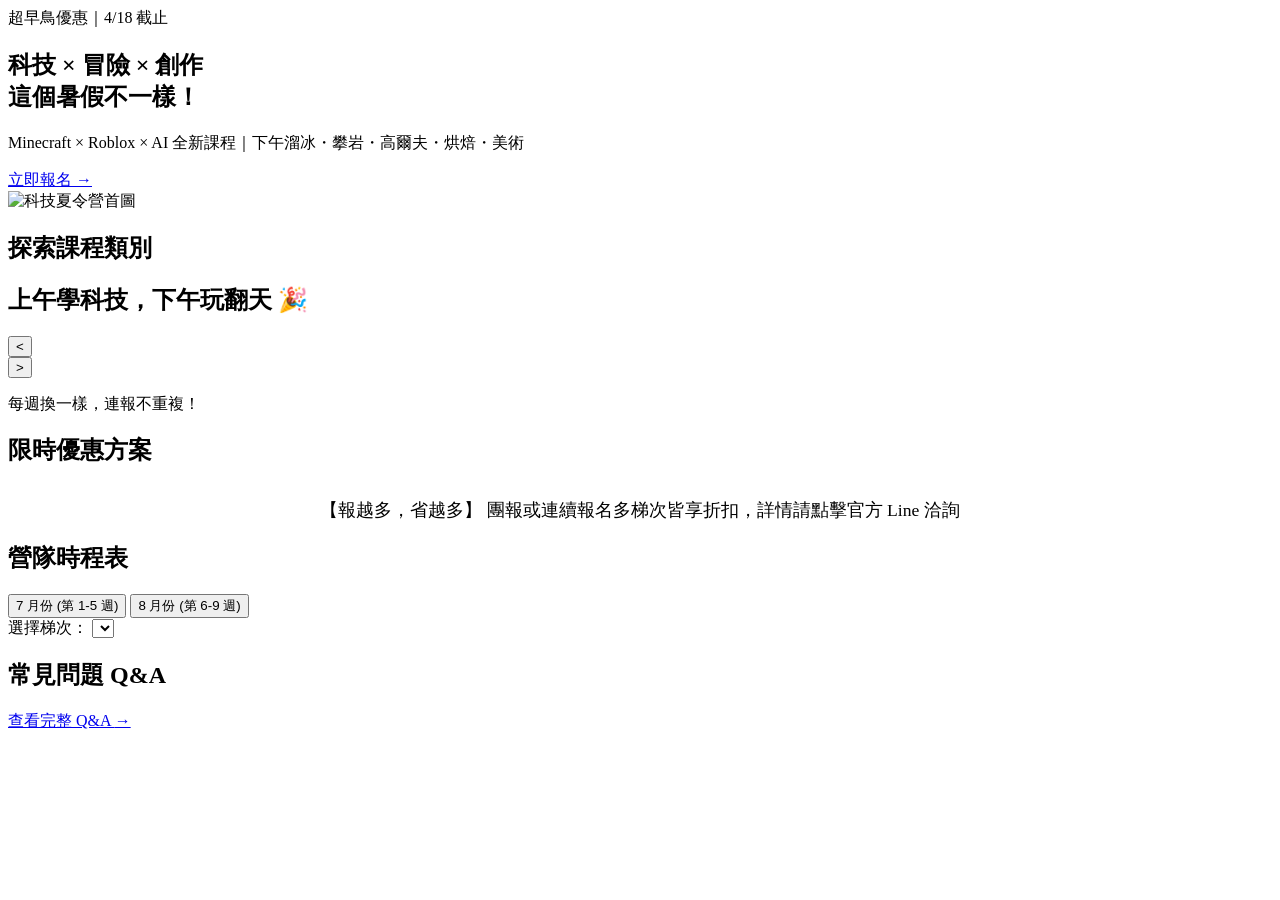
==== index.html @ 454053d4 "Add files via upload" ====
<!DOCTYPE html>
<html lang="zh-Hant-TW">
<head>
  <meta charset="UTF-8">
  <meta name="viewport" content="width=device-width, initial-scale=1.0">
  <title>2026 邏輯酷夏令營｜Minecraft × Roblox × AI 科技夏令營</title>
  <meta name="description" content="7–8月暑期夏令營，上午學Minecraft、Roblox、AI程式設計，下午溜冰攀岩高爾夫！超早鳥優惠，名額有限立即報名。">
  
  <!-- Open Graph Meta Tags -->
  <meta property="og:title" content="2026 邏輯酷夏令營｜Minecraft × Roblox × AI 科技夏令營">
  <meta property="og:description" content="7–8月暑期夏令營，上午學Minecraft、Roblox、AI程式設計，下午溜冰攀岩高爾夫！超早鳥優惠，名額有限立即報名。">
  <meta property="og:image" content="https://【網域】/assets/images/og-cover.jpg">
  <meta property="og:type" content="website">
  <meta property="og:url" content="https://【網域】/">
  <link rel="canonical" href="https://【網域】/">
  
  <!-- Google Fonts -->
  <link rel="preconnect" href="https://fonts.googleapis.com">
  <link rel="preconnect" href="https://fonts.gstatic.com" crossorigin>
  <link href="https://fonts.googleapis.com/css2?family=Bebas+Neue&family=Noto+Sans+TC:wght@300;500;700&display=swap" rel="stylesheet">
  
  <!-- CSS -->
  <link rel="preload" href="./assets/css/main.css" as="style">
  <link rel="preload" href="./assets/js/main.js" as="script">
  <link rel="preload" href="./assets/js/components.js" as="script">
  <link rel="stylesheet" href="./assets/css/reset.css">
  <link rel="stylesheet" href="./assets/css/variables.css">
  <link rel="stylesheet" href="./assets/css/main.css">
</head>
<body>
  <!-- 內容 -->
  <main>
    <section class="hero">
      <div class="hero-container">
        <div class="hero-content">
          <div class="hero-badge animate-fade-up anim-delay-1">超早鳥優惠｜4/18 截止</div>
          <h1 class="hero-title animate-fade-up anim-delay-2"><span class="nowrap">科技 × 冒險 × 創作</span><br>這個暑假不一樣！</h1>
          <p class="hero-subtitle animate-fade-up anim-delay-3">Minecraft × Roblox × AI 全新課程｜<span class="nowrap">下午溜冰・攀岩・高爾夫・烘焙・美術</span></p>
          <div class="hero-actions animate-fade-up anim-delay-4">
            <a href="#" class="btn-primary" id="hero-register-btn">立即報名 <span class="arrow">→</span></a>
          </div>
        </div>
        <div class="hero-visual animate-fade-up anim-delay-5">
          <!-- Placeholder 圖片區域 -->
          <!-- <div class="visual-placeholder"></div> -->
          <img src="./assets/images/首頁.png" alt="科技夏令營首圖" loading="eager" class="visual-placeholder" style="object-fit: cover; width: 100%;">
        </div>
      </div>
    </section>

    <!-- 活動亮點數字區塊 -->
    <section class="highlights-section">
      <div class="highlights-container" id="highlights-container">
        <!-- 動態產生亮點卡片 -->
      </div>
    </section>

    <!-- 課程分類入口 -->
    <section class="categories-section">
      <div class="categories-container">
        <h2 class="section-title animate-on-scroll slide-up">探索課程類別</h2>
        <div class="categories-grid" id="categories-grid">
          <!-- 動態產生分類卡片 -->
        </div>
      </div>
    </section>

    <!-- 下午活動展示區塊 -->
    <section class="activities-section">
      <div class="activities-container">
        <h2 class="section-title animate-on-scroll slide-up">上午學科技，下午玩翻天 🎉</h2>
        
        <div class="carousel-wrapper">
          <button class="carousel-btn carousel-prev" id="carousel-prev" aria-label="上一個">&lt;</button>
          
          <div class="carousel-viewport" id="carousel-viewport">
            <div class="carousel-track" id="activities-track">
              <!-- 動態產生下午活動卡片 -->
            </div>
          </div>
          
          <button class="carousel-btn carousel-next" id="carousel-next" aria-label="下一個">&gt;</button>
        </div>
        
        <p class="activities-note">每週換一樣，連報不重複！</p>
      </div>
    </section>

    <!-- 定價方案區塊 -->
    <section class="pricing-section">
      <div class="pricing-container">
        <div class="pricing-header">
          <h2 class="section-title animate-on-scroll slide-up">限時優惠方案</h2>
          
        </div>
        
        <div class="pricing-grid" id="pricing-grid">
          <!-- 動態產生方案卡片 -->
        </div>
        
        <div class="pricing-footer-note animate-on-scroll slide-up" style="text-align: center; margin-top: 32px; font-size: 1.1rem; color: var(--color-gray-text); font-weight: 500;">
          【報越多，省越多】 團報或連續報名多梯次皆享折扣，詳情請點擊官方 Line 洽詢
        </div>
      </div>
    </section>

    <!-- 週次時程表區塊 -->
    <section class="schedule-section">
      <div class="schedule-container">
        <h2 class="section-title animate-on-scroll slide-up">營隊時程表</h2>
        
        <!-- 桌機版 Tabs -->
        <div class="schedule-tabs d-none-mobile">
          <button class="tab-btn active" data-month="july">7 月份 (第 1-5 週)</button>
          <button class="tab-btn" data-month="august">8 月份 (第 6-9 週)</button>
        </div>
        
        <!-- 手機版 Select -->
        <div class="schedule-select-wrapper d-block-mobile">
          <label for="mobile-week-select">選擇梯次：</label>
          <select id="mobile-week-select" class="schedule-select">
            <!-- 動態選項 -->
          </select>
        </div>
        
        <div class="schedule-content" id="schedule-content">
          <!-- 週次卡片將由 JS 產生 -->
        </div>
      </div>
    </section>

    <!-- Q&A 精選區 -->
    <section class="faq-section">
      <div class="faq-container">
        <h2 class="section-title animate-on-scroll slide-up">常見問題 Q&A</h2>
        <div class="accordion-wrapper" id="home-accordion">
          <!-- 會由 JS 從 config.js 動態產生 -->
        </div>
        
        <div class="faq-more">
          <a href="faq.html" class="faq-more-link">查看完整 Q&A <span class="arrow">→</span></a>
        </div>
      </div>
    </section>

    <!-- 底部 CTA 區 -->
    <div id="cta-placeholder"></div>
  </main>
  
  <!-- Scripts -->
  <script defer src="./assets/js/components.js"></script>
  <script defer src="./data/courses.js"></script>
  <script defer src="./data/config.js"></script>
  <script defer src="./assets/js/main.js"></script>

  <script>document.addEventListener('DOMContentLoaded', function() { 
    if (window.renderFooterCTA) window.renderFooterCTA('#cta-placeholder');
    if (window.renderFooter) window.renderFooter(); 
  });</script>
</body>
</html>
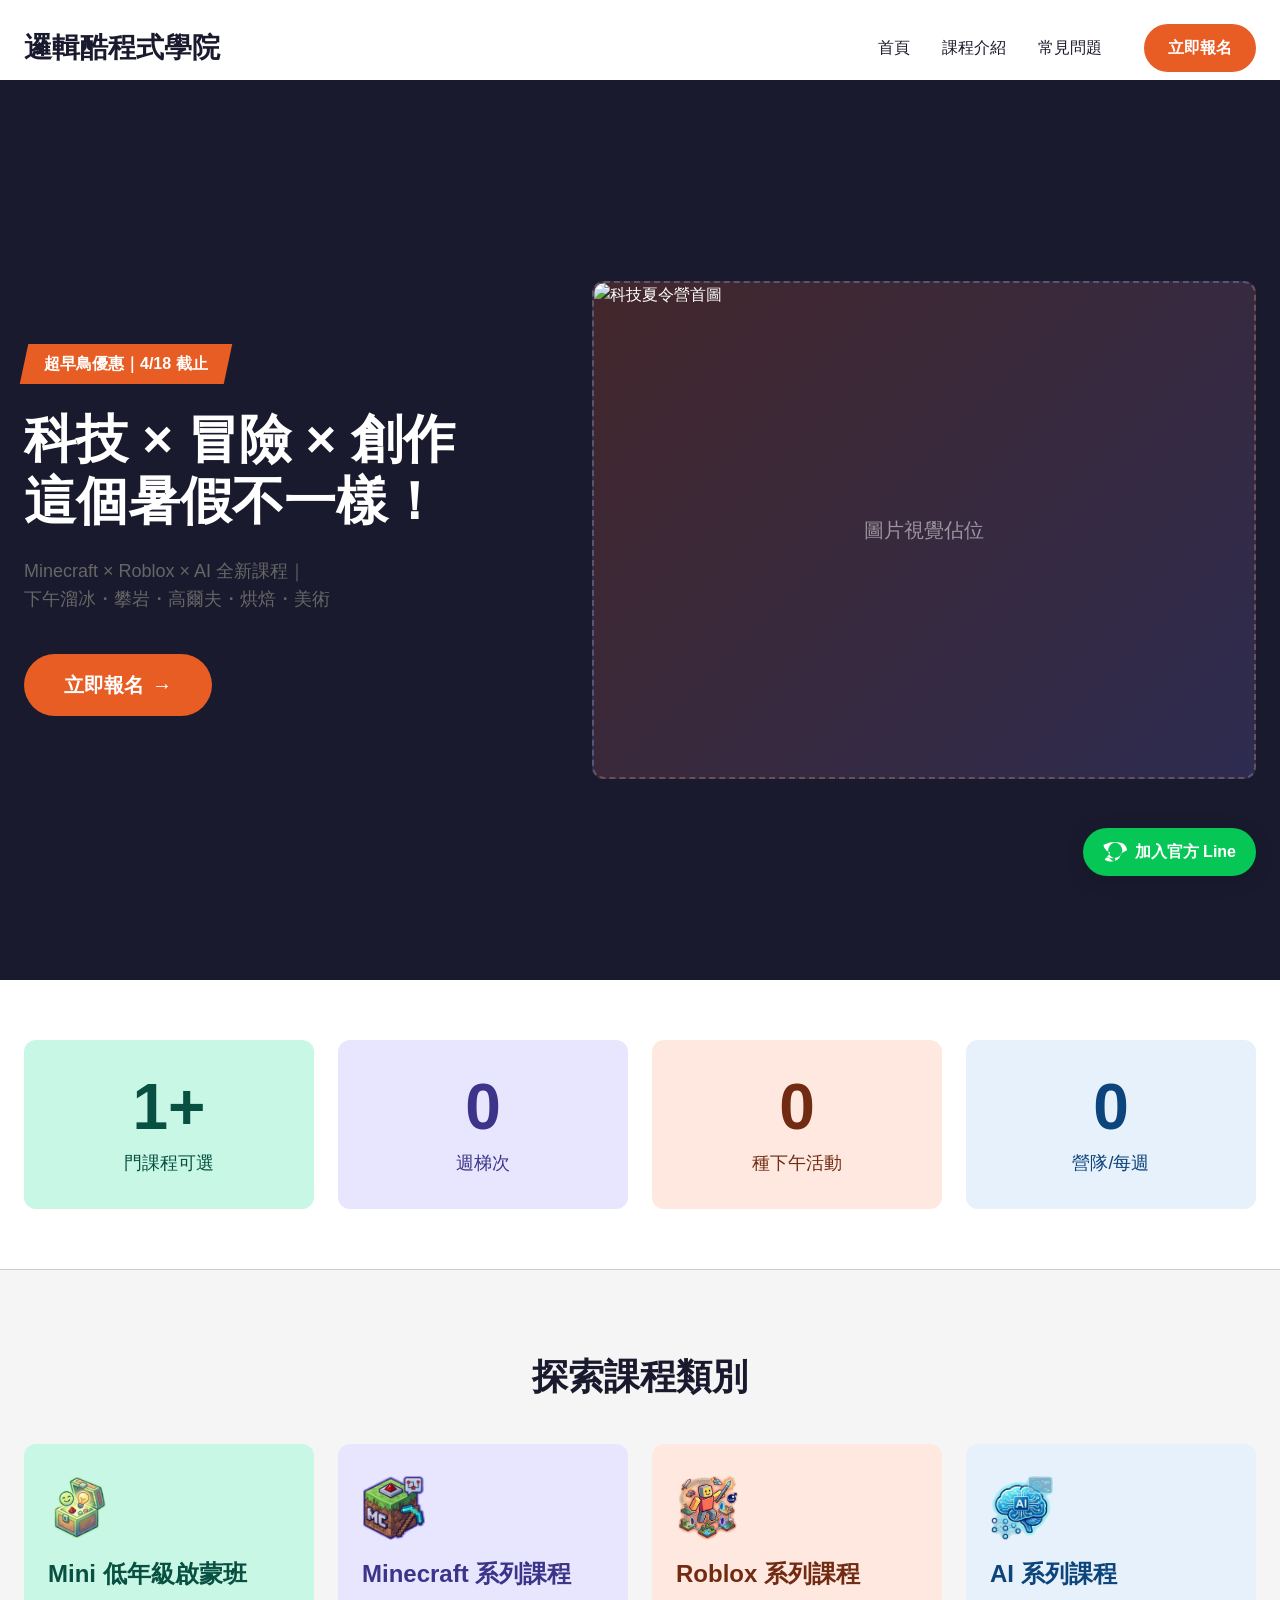
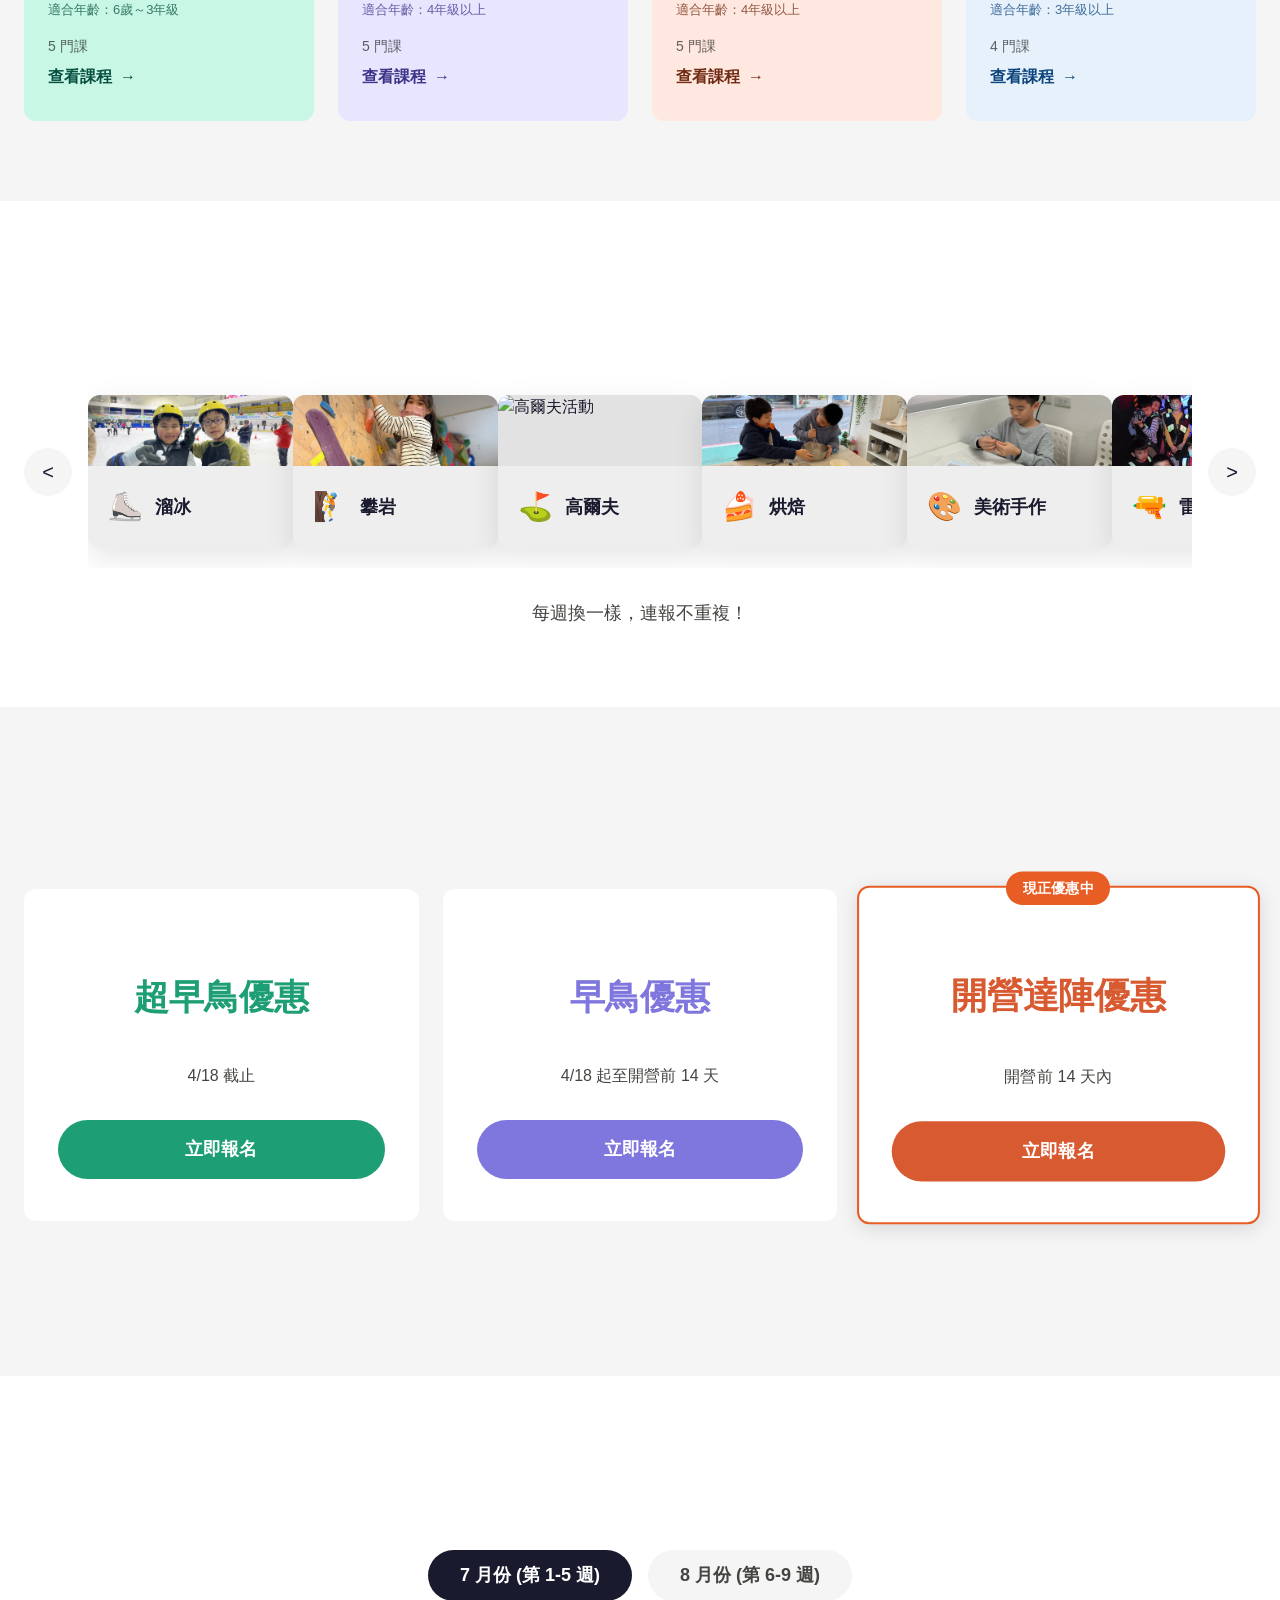
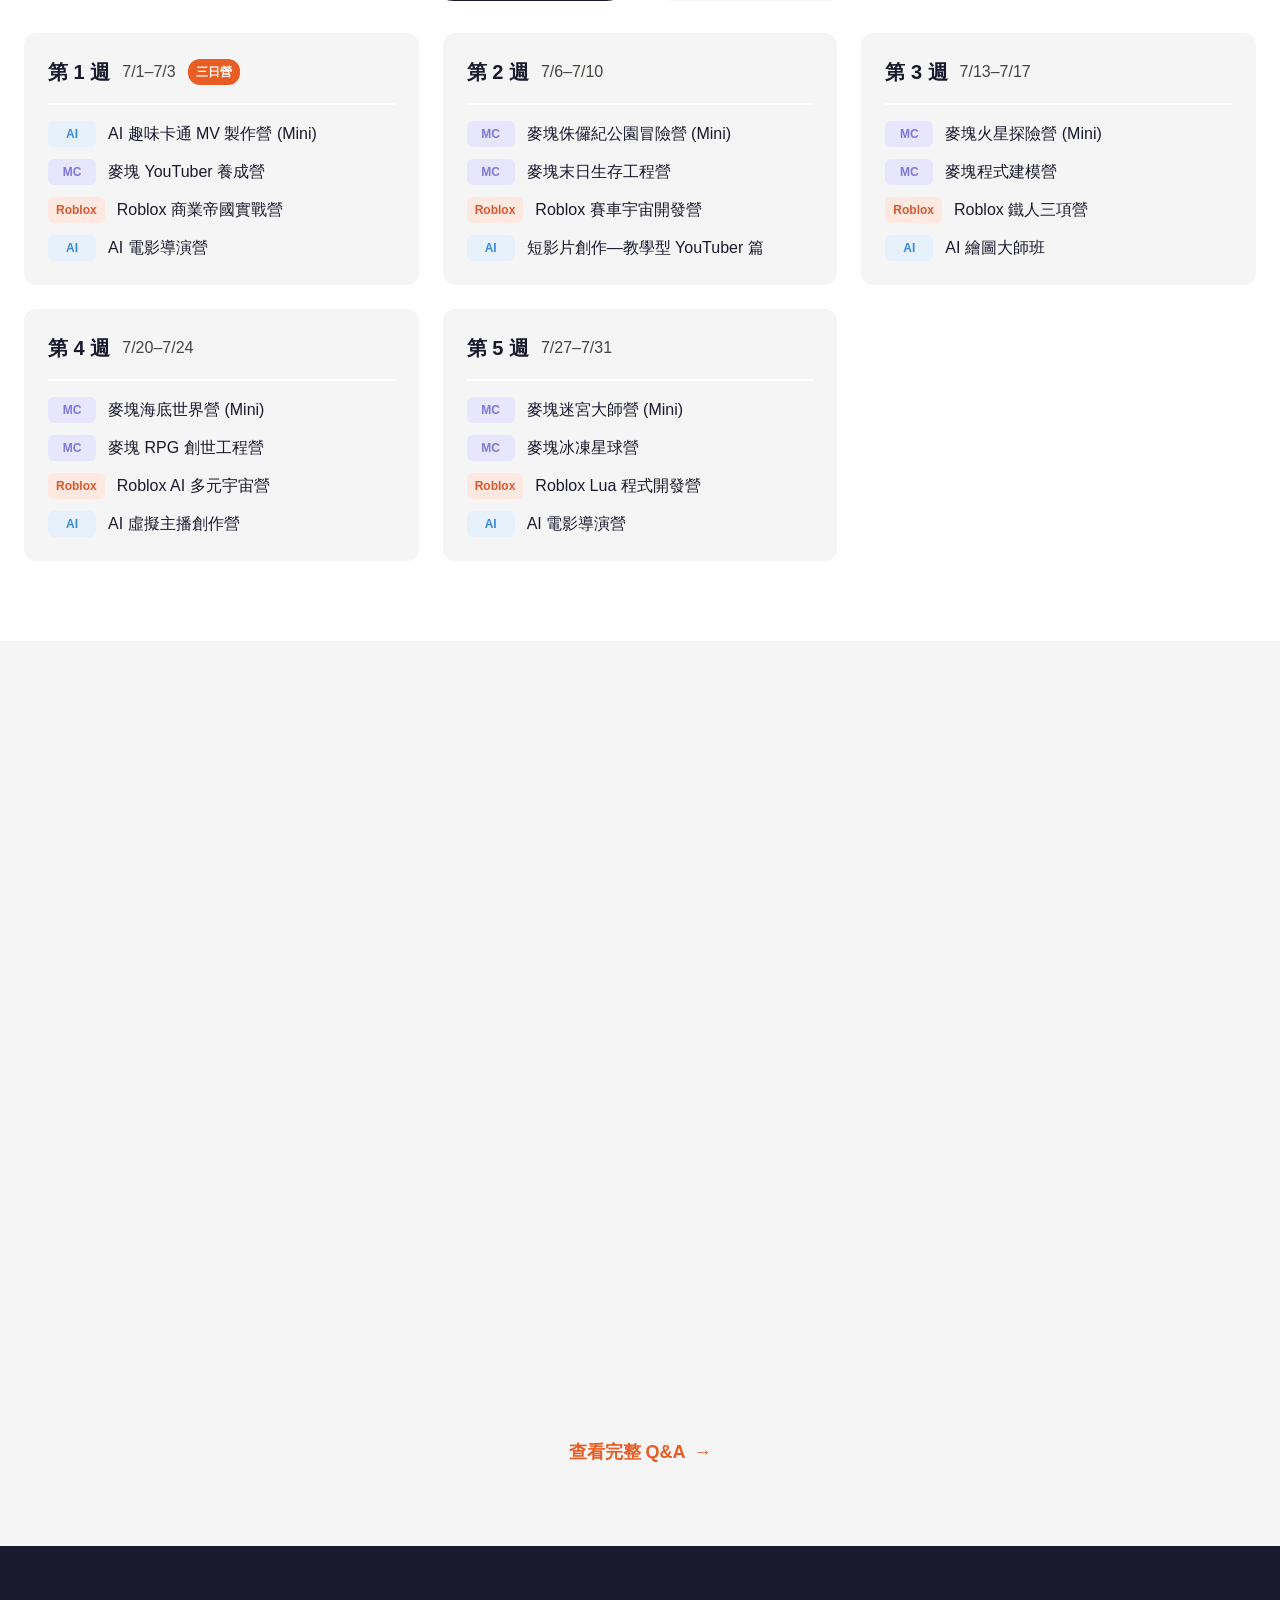
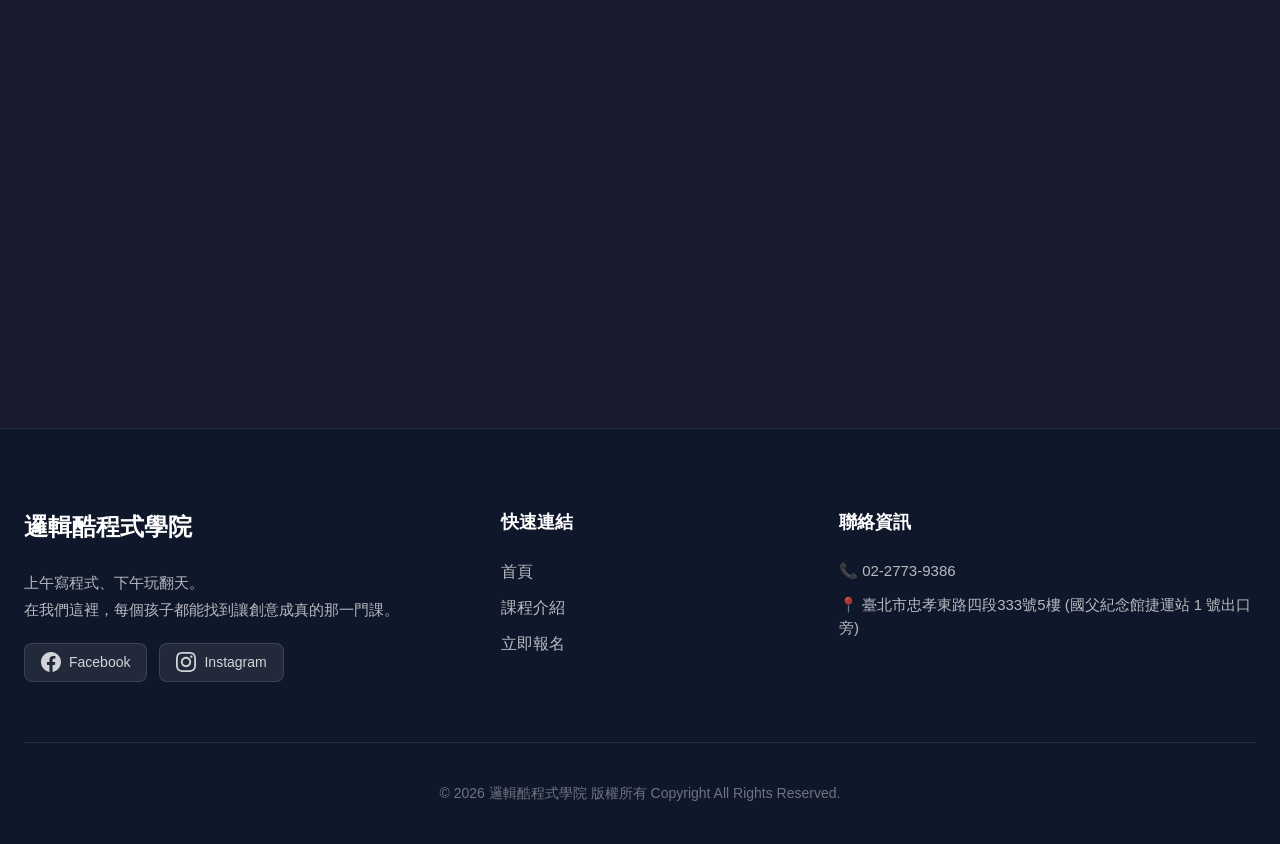
==== commit a9c746a2: "Update index.html" ====
--- a/index.html
+++ b/index.html
@@ -1,164 +1,164 @@
-<!DOCTYPE html>
-<html lang="zh-Hant-TW">
-<head>
-  <meta charset="UTF-8">
-  <meta name="viewport" content="width=device-width, initial-scale=1.0">
-  <title>2026 邏輯酷夏令營｜Minecraft × Roblox × AI 科技夏令營</title>
-  <meta name="description" content="7–8月暑期夏令營，上午學Minecraft、Roblox、AI程式設計，下午溜冰攀岩高爾夫！超早鳥優惠，名額有限立即報名。">
-  
-  <!-- Open Graph Meta Tags -->
-  <meta property="og:title" content="2026 邏輯酷夏令營｜Minecraft × Roblox × AI 科技夏令營">
-  <meta property="og:description" content="7–8月暑期夏令營，上午學Minecraft、Roblox、AI程式設計，下午溜冰攀岩高爾夫！超早鳥優惠，名額有限立即報名。">
-  <meta property="og:image" content="https://【網域】/assets/images/og-cover.jpg">
-  <meta property="og:type" content="website">
-  <meta property="og:url" content="https://【網域】/">
-  <link rel="canonical" href="https://【網域】/">
-  
-  <!-- Google Fonts -->
-  <link rel="preconnect" href="https://fonts.googleapis.com">
-  <link rel="preconnect" href="https://fonts.gstatic.com" crossorigin>
-  <link href="https://fonts.googleapis.com/css2?family=Bebas+Neue&family=Noto+Sans+TC:wght@300;500;700&display=swap" rel="stylesheet">
-  
-  <!-- CSS -->
+<!DOCTYPE html>
+<html lang="zh-Hant-TW">
+<head>
+  <meta charset="UTF-8">
+  <meta name="viewport" content="width=device-width, initial-scale=1.0">
+  <title>2026 邏輯酷夏令營｜Minecraft × Roblox × AI 科技夏令營</title>
+  <meta name="description" content="7–8月暑期夏令營，上午學Minecraft、Roblox、AI程式設計，下午溜冰攀岩高爾夫！超早鳥優惠，名額有限立即報名。">
+  
+  <!-- Open Graph Meta Tags -->
+  <meta property="og:title" content="2026 邏輯酷夏令營｜Minecraft × Roblox × AI 科技夏令營">
+  <meta property="og:description" content="7–8月暑期夏令營，上午學Minecraft、Roblox、AI程式設計，下午溜冰攀岩高爾夫！超早鳥優惠，名額有限立即報名。">
+  <meta property="og:image" content="https://【網域】/assets/images/og-cover.jpg">
+  <meta property="og:type" content="website">
+  <meta property="og:url" content="https://【網域】/">
+  <link rel="canonical" href="https://【網域】/">
+  
+  <!-- Google Fonts -->
+  <link rel="preconnect" href="https://fonts.googleapis.com">
+  <link rel="preconnect" href="https://fonts.gstatic.com" crossorigin>
+  <link href="https://fonts.googleapis.com/css2?family=Bebas+Neue&family=Noto+Sans+TC:wght@300;500;700&display=swap" rel="stylesheet">
+  
+  <!-- CSS -->
   <link rel="preload" href="./assets/css/main.css" as="style">
   <link rel="preload" href="./assets/js/main.js" as="script">
   <link rel="preload" href="./assets/js/components.js" as="script">
-  <link rel="stylesheet" href="./assets/css/reset.css">
-  <link rel="stylesheet" href="./assets/css/variables.css">
-  <link rel="stylesheet" href="./assets/css/main.css">
-</head>
-<body>
-  <!-- 內容 -->
-  <main>
-    <section class="hero">
-      <div class="hero-container">
-        <div class="hero-content">
-          <div class="hero-badge animate-fade-up anim-delay-1">超早鳥優惠｜4/18 截止</div>
-          <h1 class="hero-title animate-fade-up anim-delay-2"><span class="nowrap">科技 × 冒險 × 創作</span><br>這個暑假不一樣！</h1>
-          <p class="hero-subtitle animate-fade-up anim-delay-3">Minecraft × Roblox × AI 全新課程｜<span class="nowrap">下午溜冰・攀岩・高爾夫・烘焙・美術</span></p>
-          <div class="hero-actions animate-fade-up anim-delay-4">
-            <a href="#" class="btn-primary" id="hero-register-btn">立即報名 <span class="arrow">→</span></a>
-          </div>
-        </div>
-        <div class="hero-visual animate-fade-up anim-delay-5">
-          <!-- Placeholder 圖片區域 -->
-          <!-- <div class="visual-placeholder"></div> -->
-          <img src="./assets/images/首頁.png" alt="科技夏令營首圖" loading="eager" class="visual-placeholder" style="object-fit: cover; width: 100%;">
-        </div>
-      </div>
-    </section>
-
-    <!-- 活動亮點數字區塊 -->
-    <section class="highlights-section">
-      <div class="highlights-container" id="highlights-container">
-        <!-- 動態產生亮點卡片 -->
-      </div>
-    </section>
-
-    <!-- 課程分類入口 -->
-    <section class="categories-section">
-      <div class="categories-container">
-        <h2 class="section-title animate-on-scroll slide-up">探索課程類別</h2>
-        <div class="categories-grid" id="categories-grid">
-          <!-- 動態產生分類卡片 -->
-        </div>
-      </div>
-    </section>
-
-    <!-- 下午活動展示區塊 -->
-    <section class="activities-section">
-      <div class="activities-container">
-        <h2 class="section-title animate-on-scroll slide-up">上午學科技，下午玩翻天 🎉</h2>
-        
-        <div class="carousel-wrapper">
-          <button class="carousel-btn carousel-prev" id="carousel-prev" aria-label="上一個">&lt;</button>
-          
-          <div class="carousel-viewport" id="carousel-viewport">
-            <div class="carousel-track" id="activities-track">
-              <!-- 動態產生下午活動卡片 -->
-            </div>
-          </div>
-          
-          <button class="carousel-btn carousel-next" id="carousel-next" aria-label="下一個">&gt;</button>
-        </div>
-        
-        <p class="activities-note">每週換一樣，連報不重複！</p>
-      </div>
-    </section>
-
-    <!-- 定價方案區塊 -->
-    <section class="pricing-section">
-      <div class="pricing-container">
-        <div class="pricing-header">
-          <h2 class="section-title animate-on-scroll slide-up">限時優惠方案</h2>
-          
-        </div>
-        
-        <div class="pricing-grid" id="pricing-grid">
-          <!-- 動態產生方案卡片 -->
-        </div>
-        
-        <div class="pricing-footer-note animate-on-scroll slide-up" style="text-align: center; margin-top: 32px; font-size: 1.1rem; color: var(--color-gray-text); font-weight: 500;">
-          【報越多，省越多】 團報或連續報名多梯次皆享折扣，詳情請點擊官方 Line 洽詢
-        </div>
-      </div>
-    </section>
-
-    <!-- 週次時程表區塊 -->
-    <section class="schedule-section">
-      <div class="schedule-container">
-        <h2 class="section-title animate-on-scroll slide-up">營隊時程表</h2>
-        
-        <!-- 桌機版 Tabs -->
-        <div class="schedule-tabs d-none-mobile">
-          <button class="tab-btn active" data-month="july">7 月份 (第 1-5 週)</button>
-          <button class="tab-btn" data-month="august">8 月份 (第 6-9 週)</button>
-        </div>
-        
-        <!-- 手機版 Select -->
-        <div class="schedule-select-wrapper d-block-mobile">
-          <label for="mobile-week-select">選擇梯次：</label>
-          <select id="mobile-week-select" class="schedule-select">
-            <!-- 動態選項 -->
-          </select>
-        </div>
-        
-        <div class="schedule-content" id="schedule-content">
-          <!-- 週次卡片將由 JS 產生 -->
-        </div>
-      </div>
-    </section>
-
-    <!-- Q&A 精選區 -->
-    <section class="faq-section">
-      <div class="faq-container">
-        <h2 class="section-title animate-on-scroll slide-up">常見問題 Q&A</h2>
-        <div class="accordion-wrapper" id="home-accordion">
-          <!-- 會由 JS 從 config.js 動態產生 -->
-        </div>
-        
-        <div class="faq-more">
-          <a href="faq.html" class="faq-more-link">查看完整 Q&A <span class="arrow">→</span></a>
-        </div>
-      </div>
-    </section>
-
-    <!-- 底部 CTA 區 -->
-    <div id="cta-placeholder"></div>
-  </main>
-  
-  <!-- Scripts -->
-  <script defer src="./assets/js/components.js"></script>
-  <script defer src="./data/courses.js"></script>
-  <script defer src="./data/config.js"></script>
-  <script defer src="./assets/js/main.js"></script>
-
-  <script>document.addEventListener('DOMContentLoaded', function() { 
-    if (window.renderFooterCTA) window.renderFooterCTA('#cta-placeholder');
-    if (window.renderFooter) window.renderFooter(); 
-  });</script>
-</body>
-</html>
+  <link rel="stylesheet" href="./assets/css/reset.css">
+  <link rel="stylesheet" href="./assets/css/variables.css">
+  <link rel="stylesheet" href="./assets/css/main.css?v=1.3">
+</head>
+<body>
+  <!-- 內容 -->
+  <main>
+    <section class="hero">
+      <div class="hero-container">
+        <div class="hero-content">
+          <div class="hero-badge animate-fade-up anim-delay-1">超早鳥優惠｜4/18 截止</div>
+          <h1 class="hero-title animate-fade-up anim-delay-2"><span class="nowrap">科技 × 冒險 × 創作</span><br>這個暑假不一樣！</h1>
+          <p class="hero-subtitle animate-fade-up anim-delay-3">Minecraft × Roblox × AI 全新課程｜<span class="nowrap">下午溜冰・攀岩・高爾夫・烘焙・美術</span></p>
+          <div class="hero-actions animate-fade-up anim-delay-4">
+            <a href="#" class="btn-primary" id="hero-register-btn">立即報名 <span class="arrow">→</span></a>
+          </div>
+        </div>
+        <div class="hero-visual animate-fade-up anim-delay-5">
+          <!-- Placeholder 圖片區域 -->
+          <!-- <div class="visual-placeholder"></div> -->
+          <img src="./assets/images/首頁.png" alt="科技夏令營首圖" loading="eager" class="visual-placeholder" style="object-fit: cover; width: 100%;">
+        </div>
+      </div>
+    </section>
+
+    <!-- 活動亮點數字區塊 -->
+    <section class="highlights-section">
+      <div class="highlights-container" id="highlights-container">
+        <!-- 動態產生亮點卡片 -->
+      </div>
+    </section>
+
+    <!-- 課程分類入口 -->
+    <section class="categories-section">
+      <div class="categories-container">
+        <h2 class="section-title animate-on-scroll slide-up">探索課程類別</h2>
+        <div class="categories-grid" id="categories-grid">
+          <!-- 動態產生分類卡片 -->
+        </div>
+      </div>
+    </section>
+
+    <!-- 下午活動展示區塊 -->
+    <section class="activities-section">
+      <div class="activities-container">
+        <h2 class="section-title animate-on-scroll slide-up">上午學科技，下午玩翻天 🎉</h2>
+        
+        <div class="carousel-wrapper">
+          <button class="carousel-btn carousel-prev" id="carousel-prev" aria-label="上一個">&lt;</button>
+          
+          <div class="carousel-viewport" id="carousel-viewport">
+            <div class="carousel-track" id="activities-track">
+              <!-- 動態產生下午活動卡片 -->
+            </div>
+          </div>
+          
+          <button class="carousel-btn carousel-next" id="carousel-next" aria-label="下一個">&gt;</button>
+        </div>
+        
+        <p class="activities-note">每週換一樣，連報不重複！</p>
+      </div>
+    </section>
+
+    <!-- 定價方案區塊 -->
+    <section class="pricing-section">
+      <div class="pricing-container">
+        <div class="pricing-header">
+          <h2 class="section-title animate-on-scroll slide-up">限時優惠方案</h2>
+          
+        </div>
+        
+        <div class="pricing-grid" id="pricing-grid">
+          <!-- 動態產生方案卡片 -->
+        </div>
+        
+        <div class="pricing-footer-note animate-on-scroll slide-up" style="text-align: center; margin-top: 32px; font-size: 1.1rem; color: var(--color-gray-text); font-weight: 500;">
+          【報越多，省越多】 團報或連續報名多梯次皆享折扣，詳情請點擊官方 Line 洽詢
+        </div>
+      </div>
+    </section>
+
+    <!-- 週次時程表區塊 -->
+    <section class="schedule-section">
+      <div class="schedule-container">
+        <h2 class="section-title animate-on-scroll slide-up">營隊時程表</h2>
+        
+        <!-- 桌機版 Tabs -->
+        <div class="schedule-tabs d-none-mobile">
+          <button class="tab-btn active" data-month="july">7 月份 (第 1-5 週)</button>
+          <button class="tab-btn" data-month="august">8 月份 (第 6-9 週)</button>
+        </div>
+        
+        <!-- 手機版 Select -->
+        <div class="schedule-select-wrapper d-block-mobile">
+          <label for="mobile-week-select">選擇梯次：</label>
+          <select id="mobile-week-select" class="schedule-select">
+            <!-- 動態選項 -->
+          </select>
+        </div>
+        
+        <div class="schedule-content" id="schedule-content">
+          <!-- 週次卡片將由 JS 產生 -->
+        </div>
+      </div>
+    </section>
+
+    <!-- Q&A 精選區 -->
+    <section class="faq-section">
+      <div class="faq-container">
+        <h2 class="section-title animate-on-scroll slide-up">常見問題 Q&A</h2>
+        <div class="accordion-wrapper" id="home-accordion">
+          <!-- 會由 JS 從 config.js 動態產生 -->
+        </div>
+        
+        <div class="faq-more">
+          <a href="faq.html" class="faq-more-link">查看完整 Q&A <span class="arrow">→</span></a>
+        </div>
+      </div>
+    </section>
+
+    <!-- 底部 CTA 區 -->
+    <div id="cta-placeholder"></div>
+  </main>
+  
+  <!-- Scripts -->
+  <script defer src="./assets/js/components.js"></script>
+  <script defer src="./data/courses.js"></script>
+  <script defer src="./data/config.js"></script>
+  <script defer src="./assets/js/main.js"></script>
+
+  <script>document.addEventListener('DOMContentLoaded', function() { 
+    if (window.renderFooterCTA) window.renderFooterCTA('#cta-placeholder');
+    if (window.renderFooter) window.renderFooter(); 
+  });</script>
+</body>
+</html>
 
 
 
--- a/assets/css/main.css
+++ b/assets/css/main.css
@@ -0,0 +1,3335 @@
+/* 主要的 CSS 樣式 */
+body {
+  font-family: var(--font-sans);
+  color: var(--color-dark);
+  background-color: var(--color-white);
+  padding-top: 80px; /* 預留空間給固定在頂部的 Navbar */
+}
+
+h1, h2, h3, h4, h5, h6 {
+  font-family: var(--font-sans);
+}
+
+/* =========================================
+   全域 RWD 基礎設定：圖片與觸控高度
+   ========================================= */
+img {
+  max-width: 100%;
+  height: auto;
+}
+
+@media (max-width: 767px) {
+  button, 
+  .btn-primary, 
+  .btn-register, 
+  .btn-cta, 
+  .btn-details, 
+  .accordion-header, 
+  .schedule-select {
+    min-height: 44px;
+  }
+}
+
+/* =========================================
+   Navbar 導覽列
+   ========================================= */
+.navbar {
+  position: fixed;
+  top: 0;
+  left: 0;
+  width: 100%;
+  z-index: 1000;
+  transition: all 0.3s ease;
+  background-color: transparent;
+  padding: 24px 0;
+}
+
+.navbar.sticky {
+  background-color: var(--color-white);
+  box-shadow: var(--shadow-sm);
+  padding: 16px 0;
+}
+
+.nav-container {
+  max-width: var(--max-width);
+  margin: 0 auto;
+  padding: 0 24px;
+  display: flex;
+  justify-content: space-between;
+  align-items: center;
+}
+
+/* Logo */
+.logo {
+  font-size: 28px;
+  font-weight: 700;
+  color: var(--color-dark);
+  transition: color 0.3s ease;
+}
+
+/* Hamburger 按鈕 */
+.hamburger {
+  display: none;
+  background: none;
+  border: none;
+  cursor: pointer;
+  z-index: 1001; /* 確保在全螢幕選單之上 */
+}
+
+.hamburger span {
+  display: block;
+  width: 25px;
+  height: 3px;
+  background-color: var(--color-dark);
+  margin: 5px 0;
+  transition: all 0.3s ease;
+}
+
+/* 選單與列表 */
+.nav-menu {
+  display: flex;
+}
+
+.nav-list {
+  display: flex;
+  align-items: center;
+  gap: 32px;
+}
+
+.nav-item {
+  position: relative;
+}
+
+/* 選單連結與 Hover 底線效果 */
+.nav-link {
+  font-weight: 500;
+  font-size: 16px;
+  color: var(--color-dark);
+  position: relative;
+  padding-bottom: 4px;
+}
+
+.nav-link::after {
+  content: '';
+  position: absolute;
+  width: 0;
+  height: 2px;
+  bottom: 0;
+  left: 50%;
+  transform: translateX(-50%);
+  background-color: var(--color-orange);
+  transition: width 0.3s ease;
+}
+
+.nav-link:hover::after,
+.nav-item:hover > .nav-link::after {
+  width: 100%;
+}
+
+/* 下拉子選單 */
+.dropdown-menu {
+  position: absolute;
+  top: calc(100% + 15px);
+  left: 50%;
+  transform: translateX(-50%) translateY(10px);
+  background-color: var(--color-white);
+  box-shadow: var(--shadow-md);
+  border-radius: var(--card-radius);
+  padding: 12px 0;
+  min-width: 160px;
+  opacity: 0;
+  visibility: hidden;
+  transition: all 0.3s ease;
+  pointer-events: none;
+}
+
+/* 為了不要讓滑鼠在下拉途中失去 hover 狀態，可以加一個隱形的橋樑 */
+.has-dropdown::after {
+  content: '';
+  position: absolute;
+  top: 100%;
+  left: 0;
+  width: 100%;
+  height: 20px;
+}
+
+.has-dropdown:hover .dropdown-menu {
+  opacity: 1;
+  visibility: visible;
+  transform: translateX(-50%) translateY(0);
+  pointer-events: auto;
+}
+
+.dropdown-link {
+  display: block;
+  padding: 10px 24px;
+  color: var(--color-dark);
+  font-size: 15px;
+  font-weight: 500;
+  transition: background-color 0.2s, color 0.2s;
+  white-space: nowrap;
+  text-align: center;
+}
+
+.dropdown-link:hover {
+  background-color: var(--color-gray-bg);
+  color: var(--color-orange);
+}
+
+/* 立即報名按鈕 */
+.btn-register {
+  display: inline-block;
+  background-color: var(--color-orange);
+  color: var(--color-white);
+  padding: 12px 24px;
+  border-radius: 30px;
+  font-weight: 700;
+  text-align: center;
+  transition: all 0.3s ease;
+}
+
+.btn-register.nav-btn {
+  margin-left: 10px;
+}
+
+/* 按下/Hover 時加深 10%  */
+.btn-register:hover {
+  filter: brightness(0.9);
+  color: var(--color-white);
+}
+
+/* =========================================
+   手機版 RWD (≤ 767px)
+   ========================================= */
+@media (max-width: 767px) {
+  .hamburger {
+    display: block;
+  }
+  
+  .hamburger.active span:nth-child(1) {
+    transform: translateY(8px) rotate(45deg);
+  }
+  
+  .hamburger.active span:nth-child(2) {
+    opacity: 0;
+  }
+  
+  .hamburger.active span:nth-child(3) {
+    transform: translateY(-8px) rotate(-45deg);
+  }
+  
+  .nav-menu {
+    position: fixed;
+    top: 0;
+    left: 0;
+    width: 100%;
+    height: 100vh;
+    background-color: rgba(255, 255, 255, 0.98);
+    flex-direction: column;
+    justify-content: center;
+    align-items: center;
+    transform: translateX(100%);
+    transition: transform 0.4s ease;
+  }
+
+  .nav-menu.active {
+    transform: translateX(0);
+  }
+
+  .nav-list {
+    flex-direction: column;
+    gap: 24px;
+    text-align: center;
+  }
+
+  .nav-link {
+    font-size: 20px;
+  }
+  
+  .nav-link::after {
+    display: none; /* 手機版不一定需要底線動態 */
+  }
+
+  /* 手機版下拉選單：預設隱藏，點擊文字後展開 */
+  .has-dropdown:hover .dropdown-menu {
+    /* 關閉 hover 觸發，改由 JS 控制 active 狀態 */
+    opacity: 0;
+    visibility: hidden;
+    transform: none;
+    pointer-events: none;
+  }
+  
+  .dropdown-menu {
+    position: static;
+    transform: none;
+    box-shadow: none;
+    background-color: transparent;
+    padding: 10px 0 0 0;
+    display: none;
+    opacity: 1;
+    visibility: visible;
+    pointer-events: auto;
+  }
+
+  .has-dropdown.active .dropdown-menu {
+    display: block;
+  }
+  
+  .btn-register.nav-btn {
+    margin-left: 0;
+    margin-top: 10px;
+    font-size: 18px;
+    padding: 14px 36px;
+  }
+}
+
+/* =========================================
+   首頁 - Hero 區塊
+   ========================================= */
+.hero {
+  width: 100%;
+  min-height: 100vh;
+  background-color: var(--color-dark);
+  color: var(--color-white);
+  display: flex;
+  align-items: center;
+  overflow: hidden;
+  position: relative;
+}
+
+.hero-container {
+  max-width: var(--max-width);
+  margin: 0 auto;
+  padding: var(--section-padding);
+  display: flex;
+  align-items: center;
+  gap: 24px;
+  width: 100%;
+}
+
+.hero-content {
+  flex: 0.9;
+  display: flex;
+  flex-direction: column;
+  align-items: flex-start;
+  z-index: 2;
+}
+
+.hero-visual {
+  flex: 1.1;
+  display: flex;
+  justify-content: center;
+  align-items: center;
+  z-index: 2;
+}
+
+.visual-placeholder {
+  width: 100%;
+  aspect-ratio: 4 / 3;
+  background: linear-gradient(135deg, rgba(232, 93, 36, 0.2) 0%, rgba(127, 119, 221, 0.2) 100%);
+  border: 2px dashed rgba(255, 255, 255, 0.2);
+  border-radius: var(--card-radius);
+  position: relative;
+}
+
+.visual-placeholder::after {
+  content: '圖片視覺佔位';
+  position: absolute;
+  top: 50%;
+  left: 50%;
+  transform: translate(-50%, -50%);
+  color: rgba(255, 255, 255, 0.5);
+  font-size: 20px;
+}
+
+.hero-badge {
+  position: relative;
+  color: var(--color-white);
+  font-weight: 700;
+  padding: 8px 20px;
+  font-size: 16px;
+  margin-bottom: 24px;
+  display: inline-flex;
+  align-items: center;
+  z-index: 1;
+}
+
+.hero-badge::before {
+  content: '';
+  position: absolute;
+  top: 0;
+  left: 0;
+  width: 100%;
+  height: 100%;
+  background-color: var(--color-orange);
+  transform: skewX(-12deg);
+  z-index: -1;
+}
+
+.hero-title {
+  font-size: 52px;
+  font-weight: 700;
+  line-height: 1.2;
+  margin-bottom: 24px;
+  color: var(--color-white);
+}
+
+.hero-subtitle {
+  font-size: 20px;
+  line-height: 1.6;
+  margin-bottom: 40px;
+  color: rgba(255, 255, 255, 0.9);
+}
+
+.nowrap {
+  white-space: nowrap;
+}
+
+.btn-primary {
+  display: inline-flex;
+  align-items: center;
+  justify-content: center;
+  background-color: var(--color-orange);
+  color: var(--color-white);
+  padding: 16px 40px;
+  border-radius: 40px;
+  font-weight: 700;
+  font-size: 20px;
+  transition: all 0.3s ease;
+  border: none;
+  cursor: pointer;
+  text-decoration: none;
+}
+
+.btn-primary .arrow {
+  margin-left: 8px;
+  transition: transform 0.3s ease;
+}
+
+.btn-primary:hover {
+  filter: brightness(0.9);
+  color: var(--color-white);
+}
+
+.btn-primary:hover .arrow {
+  transform: translateX(4px);
+}
+
+/* =========================================
+   動畫特效 (fade-in + slide-up)
+   ========================================= */
+@keyframes fadeUp {
+  0% { opacity: 0; transform: translateY(30px); }
+  100% { opacity: 1; transform: translateY(0); }
+}
+
+.animate-fade-up {
+  opacity: 0;
+  animation: fadeUp 0.8s cubic-bezier(0.16, 1, 0.3, 1) forwards;
+}
+
+.anim-delay-1 { animation-delay: 0.1s; }
+.anim-delay-2 { animation-delay: 0.2s; }
+.anim-delay-3 { animation-delay: 0.3s; }
+.anim-delay-4 { animation-delay: 0.4s; }
+.anim-delay-5 { animation-delay: 0.5s; }
+
+/* 滾動觸發動畫框架 */
+.animate-on-scroll {
+  opacity: 0;
+  transition: opacity 0.6s ease, transform 0.6s ease;
+}
+.animate-on-scroll.slide-up { transform: translateY(30px); }
+.animate-on-scroll.slide-left { transform: translateX(-30px); }
+.animate-on-scroll.fade-in { transform: translate(0); }
+
+.animate-on-scroll.is-visible {
+  opacity: 1;
+  transform: translate(0);
+}
+
+/* 尊重使用者設定：減少動畫 */
+@media (prefers-reduced-motion: reduce) {
+  .animate-fade-up {
+    animation: none !important;
+    opacity: 1 !important;
+    transform: none !important;
+  }
+  .animate-on-scroll {
+    transition: none !important;
+    opacity: 1 !important;
+    transform: none !important;
+  }
+}
+
+/* =========================================
+   手機版 RWD (≤ 767px) - Hero 專用
+   ========================================= */
+@media (max-width: 767px) {
+  .hero {
+    min-height: 80vh;
+    padding-top: 80px; /* 為了避開 Navbar */
+  }
+
+  .hero-container {
+    flex-direction: column;
+    padding: 60px 24px;
+    gap: 32px;
+  }
+
+  .hero-title {
+    font-size: 36px; /* 手機版標語字級縮小 */
+  }
+
+  .hero-subtitle {
+    font-size: 16px;
+  }
+
+  .hero-actions {
+    width: 100%;
+  }
+
+  .btn-primary {
+    width: 100%;
+    padding: 16px 20px;
+  }
+}
+
+/* =========================================
+   首頁 - 活動亮點數字
+   ========================================= */
+.highlights-section {
+  background-color: var(--color-white);
+  padding: 60px 0;
+  border-bottom: 1px solid var(--color-border);
+}
+
+.highlights-container {
+  max-width: var(--max-width);
+  margin: 0 auto;
+  padding: 0 24px;
+  display: grid;
+  grid-template-columns: repeat(4, 1fr);
+  gap: 24px;
+}
+
+.highlight-card {
+  padding: 32px 24px;
+  border-radius: var(--card-radius);
+  text-align: center;
+  transition: transform 0.3s ease, box-shadow 0.3s ease;
+}
+
+.highlight-card:hover {
+  transform: translateY(-5px);
+  box-shadow: var(--shadow-md);
+}
+
+/* 四種顏色變數交替使用 (teal, purple, coral, blue) */
+.highlight-card.color-0 {
+  background-color: var(--color-teal-bg);
+  color: var(--color-teal-text);
+}
+.highlight-card.color-1 {
+  background-color: var(--color-purple-bg);
+  color: var(--color-purple-text);
+}
+.highlight-card.color-2 {
+  background-color: var(--color-coral-bg);
+  color: var(--color-coral-text);
+}
+.highlight-card.color-3 {
+  background-color: var(--color-blue-bg);
+  color: var(--color-blue-text);
+}
+
+.highlight-number-wrap {
+  font-family: var(--font-display);
+  font-size: 64px;
+  font-weight: 700;
+  line-height: 1.1;
+  margin-bottom: 8px;
+}
+
+.highlight-label {
+  font-size: 18px;
+  font-weight: 500;
+}
+
+/* RWD for highlights */
+@media (max-width: 767px) {
+  .highlights-section {
+    padding: 40px 0;
+  }
+  
+  .highlights-container {
+    grid-template-columns: repeat(2, 1fr);
+    gap: 16px;
+  }
+  
+  .highlight-card {
+    padding: 24px 16px;
+  }
+  
+  .highlight-number-wrap {
+    font-size: 48px;
+  }
+  
+  .highlight-label {
+    font-size: 16px;
+  }
+}
+
+/* =========================================
+   首頁 - 課程分類
+   ========================================= */
+.categories-section {
+  padding: var(--section-padding);
+  background-color: var(--color-gray-bg);
+}
+
+.section-title {
+  text-align: center;
+  font-size: 36px;
+  font-weight: 700;
+  margin-bottom: 40px;
+  color: var(--color-dark);
+}
+
+.categories-container {
+  max-width: var(--max-width);
+  margin: 0 auto;
+}
+
+.categories-grid {
+  display: grid;
+  grid-template-columns: repeat(4, 1fr);
+  gap: 24px;
+}
+
+.category-card {
+  display: flex;
+  flex-direction: column;
+  padding: 32px 24px;
+  border-radius: var(--card-radius);
+  text-decoration: none;
+  color: var(--color-dark);
+  transition: transform 0.2s ease, box-shadow 0.2s ease;
+  background-color: var(--color-white);
+}
+
+.category-card:hover {
+  transform: translateY(-4px);
+  box-shadow: var(--shadow-md);
+}
+
+.category-icon {
+  font-size: 40px;
+  margin-bottom: 16px;
+}
+
+.category-name {
+  font-size: 24px;
+  font-weight: 700;
+  margin-bottom: 8px;
+}
+
+.category-count {
+  font-size: 14px;
+  color: rgba(0,0,0,0.6);
+  margin-bottom: 8px;
+  flex: 1;
+}
+
+.category-age {
+  font-size: 13px;
+  font-weight: 500;
+  opacity: 0.75;
+  margin-bottom: 16px;
+}
+
+.category-link-text {
+  font-size: 16px;
+  font-weight: 700;
+  display: flex;
+  align-items: center;
+}
+
+.category-link-text::after {
+  content: '→';
+  margin-left: 8px;
+  transition: transform 0.2s ease;
+}
+
+.category-card:hover .category-link-text::after {
+  transform: translateX(4px);
+}
+
+/* RWD for categories */
+@media (max-width: 991px) {
+  .categories-grid {
+    grid-template-columns: repeat(2, 1fr);
+  }
+}
+
+@media (max-width: 767px) {
+  .categories-grid {
+    grid-template-columns: 1fr;
+  }
+  .section-title {
+    font-size: 28px;
+    margin-bottom: 32px;
+  }
+}
+
+/* =========================================
+   首頁 - 下午活動 (Carousel & Grid)
+   ========================================= */
+.activities-section {
+  padding: var(--section-padding);
+  background-color: var(--color-white);
+  text-align: center;
+}
+
+.activities-container {
+  max-width: var(--max-width);
+  margin: 0 auto;
+}
+
+.carousel-wrapper {
+  display: flex;
+  align-items: center;
+  position: relative;
+  margin: 0 auto 32px auto;
+  gap: 16px;
+}
+
+.carousel-btn {
+  background-color: var(--color-gray-bg);
+  color: var(--color-dark);
+  border: none;
+  width: 48px;
+  height: 48px;
+  border-radius: 50%;
+  font-size: 20px;
+  cursor: pointer;
+  display: flex;
+  justify-content: center;
+  align-items: center;
+  transition: background-color 0.2s, color 0.2s;
+  flex-shrink: 0;
+  z-index: 2;
+}
+
+.carousel-btn:hover {
+  background-color: var(--color-orange);
+  color: var(--color-white);
+}
+
+.carousel-viewport {
+  flex: 1;
+  overflow: hidden;
+  touch-action: pan-y; /* 防止垂直拖動被我們攔截，但我們只需要攔截橫移 */
+}
+
+/* 軌道 */
+.carousel-track {
+  display: flex;
+  gap: 20px;
+  transition: transform 0.4s ease-out;
+}
+
+/* 卡片 */
+.activity-card {
+  flex: 0 0 calc((100% - 80px) / 5); /* 預設 5 張 */
+  display: flex;
+  flex-direction: column;
+  background-color: var(--color-gray-bg);
+  border-radius: var(--card-radius);
+  overflow: hidden;
+  text-align: left;
+}
+
+.activity-image {
+  width: 100%;
+  aspect-ratio: 4 / 3;
+  background-color: #E2E2E2;
+  display: flex;
+  justify-content: center;
+  align-items: center;
+  position: relative;
+}
+
+.activity-image::after {
+  content: '活動圖片佔位';
+  color: rgba(0,0,0,0.4);
+  font-size: 14px;
+}
+
+.activity-info {
+  padding: 20px;
+  display: flex;
+  align-items: center;
+  gap: 12px;
+}
+
+.activity-emoji {
+  font-size: 28px;
+}
+
+.activity-name {
+  font-size: 18px;
+  font-weight: 700;
+  color: var(--color-dark);
+}
+
+.activities-note {
+  font-size: 18px;
+  color: var(--color-gray-text);
+  font-weight: 500;
+}
+
+/* RWD for activities */
+@media (max-width: 1024px) {
+  .activity-card {
+    flex: 0 0 calc((100% - 40px) / 3); /* 平板顯示 3 張 */
+  }
+}
+
+@media (max-width: 767px) {
+  /* 手機版改為 2 欄 Grid，取消 Carousel 樣式 */
+  .carousel-wrapper {
+    display: block;
+    margin-bottom: 24px;
+  }
+  
+  .carousel-btn {
+    display: none; /* 隱藏箭頭 */
+  }
+  
+  .carousel-viewport {
+    overflow: visible;
+  }
+  
+  .carousel-track {
+    display: grid;
+    grid-template-columns: repeat(2, 1fr);
+    gap: 16px;
+    transform: none !important; /* 強制覆蓋 js 設定的 translate */
+    transition: none;
+  }
+  
+  .activity-card {
+    width: 100%;
+    flex: none;
+  }
+  
+  .activities-note {
+    font-size: 16px;
+  }
+}
+
+/* =========================================
+   首頁 - 定價方案
+   ========================================= */
+.pricing-section {
+  padding: 80px 24px;
+  background-color: var(--color-gray-bg);
+}
+
+.pricing-container {
+  max-width: var(--max-width);
+  margin: 0 auto;
+}
+
+.pricing-header {
+  text-align: center;
+  margin-bottom: 48px;
+}
+
+.original-price {
+  font-size: 24px;
+  color: var(--color-gray-text);
+  text-decoration: line-through;
+  margin-top: 8px;
+}
+
+.pricing-grid {
+  display: grid;
+  grid-template-columns: repeat(3, 1fr);
+  gap: 24px;
+  margin-bottom: 48px;
+}
+
+.pricing-card {
+  background-color: var(--color-white);
+  border-radius: var(--card-radius);
+  padding: 40px 32px;
+  text-align: center;
+  position: relative;
+  border: 2px solid transparent;
+  transition: transform 0.3s ease, box-shadow 0.3s ease;
+  display: flex;
+  flex-direction: column;
+}
+
+.pricing-card:hover {
+  transform: translateY(-8px);
+  box-shadow: var(--shadow-lg);
+}
+
+/* 針對作用中的方案加上強調邊框與陰影 */
+.pricing-card.active {
+  border-color: var(--color-orange);
+  box-shadow: var(--shadow-md);
+  transform: scale(1.02);
+}
+
+.pricing-card.active:hover {
+  transform: scale(1.02) translateY(-8px);
+}
+
+.badge-active {
+  position: absolute;
+  top: -16px;
+  left: 50%;
+  transform: translateX(-50%);
+  background-color: var(--color-orange);
+  color: var(--color-white);
+  padding: 6px 16px;
+  border-radius: 20px;
+  font-size: 14px;
+  font-weight: 700;
+  white-space: nowrap;
+}
+
+.pricing-name {
+  font-size: 24px;
+  font-weight: 700;
+  margin-bottom: 16px;
+}
+
+.pricing-price {
+  font-family: var(--font-display);
+  font-size: 56px;
+  font-weight: 700;
+  line-height: 1;
+  margin-bottom: 16px;
+  display: flex;
+  justify-content: center;
+  align-items: flex-start;
+}
+
+.pricing-price::before {
+  content: '$';
+  font-size: 28px;
+  margin-top: 8px;
+  margin-right: 4px;
+  font-family: var(--font-sans);
+}
+
+.pricing-saving {
+  display: inline-block;
+  padding: 4px 12px;
+  border-radius: 12px;
+  font-size: 14px;
+  font-weight: 700;
+  margin-bottom: 24px;
+}
+
+.pricing-deadline {
+  color: var(--color-gray-text);
+  font-size: 16px;
+  margin-bottom: 32px;
+  flex: 1;
+}
+
+.btn-pricing {
+  display: block;
+  width: 100%;
+  padding: 16px;
+  border-radius: 40px;
+  font-weight: 700;
+  font-size: 18px;
+  text-decoration: none;
+  transition: all 0.3s ease;
+  color: var(--color-white);
+}
+
+.btn-pricing:hover {
+  filter: brightness(0.9);
+}
+
+/* 方案底下的加碼優惠區 */
+.bonus-section {
+  background-color: var(--color-white);
+  border-radius: var(--card-radius);
+  padding: 40px;
+  text-align: center;
+}
+
+.bonus-section h3 {
+  font-size: 24px;
+  margin-bottom: 24px;
+  color: var(--color-dark);
+}
+
+.bonus-grid {
+  display: flex;
+  justify-content: center;
+  flex-wrap: wrap;
+  gap: 16px;
+}
+
+.bonus-item {
+  background-color: var(--color-gray-bg);
+  padding: 16px 24px;
+  border-radius: 16px;
+  display: flex;
+  flex-direction: column;
+  min-width: 160px;
+}
+
+.bonus-label {
+  font-weight: 700;
+  font-size: 18px;
+  color: var(--color-orange);
+  margin-bottom: 8px;
+}
+
+.bonus-desc {
+  font-size: 14px;
+  color: var(--color-gray-text);
+}
+
+/* RWD for pricing */
+@media (max-width: 991px) {
+  .pricing-grid {
+    grid-template-columns: repeat(3, 1fr);
+    gap: 16px;
+  }
+  .pricing-card {
+    padding: 32px 20px;
+  }
+  .pricing-price {
+    font-size: 44px;
+  }
+}
+
+@media (max-width: 767px) {
+  .pricing-grid {
+    grid-template-columns: 1fr;
+    gap: 24px;
+  }
+  .pricing-card.active {
+    transform: none;
+  }
+  
+  .pricing-card.active:hover {
+    transform: translateY(-8px);
+  }
+  
+  .bonus-section {
+    padding: 24px 16px;
+  }
+  .bonus-item {
+    width: calc(50% - 8px);
+    min-width: unset;
+  }
+}
+
+/* =========================================
+   首頁 - 時程表
+   ========================================= */
+.schedule-section {
+  padding: 80px 24px;
+  background-color: var(--color-white);
+}
+
+.schedule-container {
+  max-width: var(--max-width);
+  margin: 0 auto;
+}
+
+.schedule-tabs {
+  display: flex;
+  justify-content: center;
+  gap: 16px;
+  margin-bottom: 32px;
+}
+
+.tab-btn {
+  background-color: var(--color-gray-bg);
+  border: none;
+  padding: 12px 32px;
+  font-size: 18px;
+  font-weight: 700;
+  border-radius: 30px;
+  color: var(--color-gray-text);
+  cursor: pointer;
+  transition: all 0.2s ease;
+}
+
+.tab-btn:hover {
+  background-color: #E2E2E2;
+}
+
+.tab-btn.active {
+  background-color: var(--color-dark);
+  color: var(--color-white);
+}
+
+.schedule-select-wrapper {
+  margin-bottom: 32px;
+  text-align: center;
+}
+
+.schedule-select-wrapper label {
+  font-weight: 700;
+  margin-right: 8px;
+  font-size: 16px;
+}
+
+.schedule-select {
+  padding: 10px 16px;
+  font-size: 16px;
+  border-radius: 8px;
+  border: 1px solid var(--color-border);
+  background-color: var(--color-white);
+  min-width: 200px;
+}
+
+.d-block-mobile { display: none; }
+.d-none-mobile { display: flex; }
+
+.schedule-content {
+  display: grid;
+  grid-template-columns: repeat(auto-fill, minmax(300px, 1fr));
+  gap: 24px;
+}
+
+.week-card {
+  display: none;
+  background-color: var(--color-gray-bg);
+  border-radius: var(--card-radius);
+  padding: 24px;
+}
+
+@keyframes fadeInCard {
+  from { opacity: 0; transform: translateY(10px); }
+  to { opacity: 1; transform: translateY(0); }
+}
+
+@media (min-width: 768px) {
+  .schedule-content.show-july .week-card[data-month="july"] {
+    display: block;
+    animation: fadeInCard 0.3s ease forwards;
+  }
+  
+  .schedule-content.show-august .week-card[data-month="august"] {
+    display: block;
+    animation: fadeInCard 0.3s ease forwards;
+  }
+}
+
+.week-header {
+  border-bottom: 2px solid var(--color-white);
+  padding-bottom: 16px;
+  margin-bottom: 16px;
+  display: flex;
+  flex-wrap: wrap;
+  align-items: center;
+  gap: 12px;
+}
+
+.week-title {
+  font-size: 20px;
+  font-weight: 700;
+  margin: 0;
+}
+
+.week-dates {
+  font-size: 16px;
+  color: var(--color-gray-text);
+}
+
+.schedule-note {
+  background-color: var(--color-orange);
+  color: var(--color-white);
+  font-size: 12px;
+  font-weight: 700;
+  padding: 4px 8px;
+  border-radius: 12px;
+}
+
+.schedule-course {
+  display: flex;
+  align-items: center;
+  margin-bottom: 12px;
+  gap: 12px;
+}
+
+.schedule-course:last-child {
+  margin-bottom: 0;
+}
+
+.course-tag {
+  font-size: 12px;
+  font-weight: 700;
+  padding: 4px 8px;
+  border-radius: 6px;
+  min-width: 48px;
+  text-align: center;
+}
+
+.course-name {
+  font-size: 16px;
+  font-weight: 500;
+  flex: 1;
+}
+
+/* RWD for Schedule */
+@media (max-width: 767px) {
+  .d-none-mobile { display: none; }
+  .d-block-mobile { display: block; }
+  
+  .schedule-content {
+    grid-template-columns: 1fr;
+  }
+  
+  .week-card { display: none !important; }
+  .week-card.active-mobile { 
+    display: block !important;
+    animation: fadeInCard 0.3s ease forwards;
+  }
+}
+
+/* =========================================
+   首頁 - 常見問題 Q&A
+   ========================================= */
+.faq-section {
+  padding: 80px 24px;
+  background-color: var(--color-gray-bg);
+}
+
+.faq-container {
+  max-width: 800px;
+  margin: 0 auto;
+}
+
+.accordion-wrapper {
+  margin-bottom: 40px;
+}
+
+.accordion-item {
+  background-color: var(--color-white);
+  border-radius: 8px;
+  margin-bottom: 16px;
+  box-shadow: var(--shadow-sm);
+  overflow: hidden;
+}
+
+.accordion-header {
+  width: 100%;
+  text-align: left;
+  background: none;
+  border: none;
+  padding: 24px;
+  display: flex;
+  justify-content: space-between;
+  align-items: center;
+  cursor: pointer;
+  font-size: 18px;
+  font-weight: 700;
+  color: var(--color-dark);
+  transition: color 0.3s ease;
+}
+
+.accordion-header:hover {
+  color: var(--color-orange);
+}
+
+.accordion-title {
+  flex: 1;
+  padding-right: 24px;
+  line-height: 1.4;
+}
+
+.accordion-icon {
+  font-size: 24px;
+  font-weight: 400;
+  color: var(--color-orange);
+  transition: transform 0.3s ease;
+}
+
+.accordion-content {
+  max-height: 0;
+  overflow: hidden;
+  transition: max-height 0.4s ease;
+  background-color: var(--color-white);
+}
+
+.accordion-content-inner {
+  padding: 0 24px 24px 24px;
+  font-size: 16px;
+  line-height: 1.6;
+  color: var(--color-gray-text);
+  border-top: 1px solid var(--color-border);
+  margin-top: -8px; 
+  padding-top: 16px;
+}
+
+.accordion-item.active .accordion-header {
+  color: var(--color-orange);
+}
+
+.accordion-item.active .accordion-icon {
+  transform: rotate(180deg);
+}
+
+.faq-more {
+  text-align: center;
+}
+
+.faq-more-link {
+  font-size: 18px;
+  font-weight: 700;
+  color: var(--color-orange);
+  text-decoration: none;
+  display: inline-flex;
+  align-items: center;
+}
+
+.faq-more-link .arrow {
+  margin-left: 8px;
+  transition: transform 0.3s ease;
+}
+
+.faq-more-link:hover .arrow {
+  transform: translateX(4px);
+}
+
+/* =========================================
+   首頁 - 底部 CTA 區
+   ========================================= */
+.cta-section {
+  padding: 100px 24px;
+  background-color: var(--color-dark);
+  color: var(--color-white);
+  text-align: center;
+}
+
+.cta-container {
+  max-width: 800px;
+  margin: 0 auto;
+}
+
+.cta-title {
+  font-size: 48px;
+  font-weight: 700;
+  margin-bottom: 24px;
+  color: var(--color-white);
+}
+
+.cta-subtitle {
+  font-size: 20px;
+  margin-bottom: 40px;
+  color: rgba(255, 255, 255, 0.9);
+}
+
+.btn-cta {
+  display: inline-block;
+  background-color: var(--color-orange);
+  color: var(--color-white);
+  font-size: 24px;
+  font-weight: 700;
+  width: 100%;
+  max-width: 280px;
+  padding: 16px 0;
+  border-radius: 40px;
+  text-decoration: none;
+  transition: all 0.3s ease;
+  margin-bottom: 24px;
+}
+
+.btn-cta:hover {
+  filter: brightness(0.9);
+  transform: translateY(-2px);
+  box-shadow: 0 8px 24px rgba(232, 93, 36, 0.3);
+}
+
+.cta-note {
+  font-size: 16px;
+  color: rgba(255, 255, 255, 0.7);
+}
+
+/* RWD for FAQ & CTA */
+@media (max-width: 767px) {
+  .faq-section {
+    padding: 60px 24px;
+  }
+  
+  .accordion-header {
+    font-size: 16px;
+    padding: 20px;
+  }
+  
+  .cta-section {
+    padding: 60px 24px;
+  }
+  
+  .cta-title {
+    font-size: 36px;
+  }
+  
+  .cta-subtitle {
+    font-size: 16px;
+    margin-bottom: 32px;
+  }
+}
+
+/* =========================================
+   分頁 - 課程分類 Hero
+   ========================================= */
+.course-hero {
+  padding: 120px 24px 60px 24px;
+  text-align: center;
+}
+
+.course-hero-container {
+  max-width: var(--max-width);
+  margin: 0 auto;
+}
+
+.breadcrumbs {
+  font-size: 14px;
+  color: var(--color-gray-text);
+  margin-bottom: 24px;
+}
+
+.breadcrumbs a {
+  color: var(--color-dark);
+  text-decoration: none;
+  font-weight: 500;
+}
+
+.breadcrumbs a:hover {
+  text-decoration: underline;
+}
+
+.course-category-title {
+  font-size: 48px;
+  font-weight: 700;
+  margin-bottom: 16px;
+}
+
+.course-category-desc {
+  font-size: 18px;
+  max-width: 600px;
+  margin: 0 auto;
+  line-height: 1.6;
+}
+
+/* =========================================
+   分頁 - 課程清單
+   ========================================= */
+.course-list-section {
+  padding: 60px 24px;
+  background-color: var(--color-white);
+}
+
+.course-list-container {
+  max-width: var(--max-width);
+  margin: 0 auto;
+  display: grid;
+  grid-template-columns: repeat(3, 1fr);
+  gap: 24px;
+}
+
+.course-card {
+  background-color: var(--color-white);
+  border: 1px solid var(--color-border);
+  border-radius: var(--card-radius);
+  position: relative;
+  display: flex;
+  flex-direction: column;
+  transition: transform 0.3s ease, box-shadow 0.3s ease;
+  overflow: hidden;
+}
+
+.course-card:hover {
+  transform: translateY(-4px);
+  box-shadow: var(--shadow-md);
+}
+
+.course-badge-new {
+  position: absolute;
+  top: 16px;
+  right: 16px;
+  background-color: var(--color-orange);
+  color: var(--color-white);
+  font-size: 12px;
+  font-weight: 700;
+  padding: 4px 12px;
+  border-radius: 12px;
+  z-index: 1;
+}
+
+.course-card-content {
+  padding: 32px 24px 24px 24px;
+  flex: 1;
+}
+
+.course-age-badge {
+  display: inline-block;
+  font-size: 12px;
+  font-weight: 700;
+  padding: 4px 10px;
+  border-radius: 6px;
+  margin-bottom: 16px;
+}
+
+.course-card-title {
+  font-size: 24px;
+  font-weight: 700;
+  margin-bottom: 12px;
+  line-height: 1.3;
+}
+
+.course-card-tagline {
+  font-size: 16px;
+  color: var(--color-gray-text);
+  line-height: 1.6;
+}
+
+.course-card-footer {
+  padding: 0 24px 24px 24px;
+}
+
+.btn-details {
+  border-radius: 8px;
+  padding: 12px;
+  font-size: 16px;
+}
+
+/* =========================================
+   分頁 - 課程 Modal 彈窗 (精細化設計)
+   ========================================= */
+.modal-overlay {
+  position: fixed;
+  top: 0;
+  left: 0;
+  width: 100vw;
+  height: 100vh;
+  background-color: rgba(0, 0, 0, 0.6);
+  z-index: 9999;
+  display: flex;
+  justify-content: center;
+  align-items: center;
+  opacity: 0;
+  pointer-events: none;
+  transition: opacity 0.2s ease;
+  padding: 24px;
+}
+
+.modal-overlay.active {
+  opacity: 1;
+  pointer-events: auto;
+}
+
+.course-modal {
+  background-color: var(--color-white);
+  width: 100%;
+  max-width: 720px;
+  max-height: 90vh;
+  border-radius: 16px;
+  position: relative;
+  display: flex;
+  flex-direction: column;
+  overflow: hidden;
+  transform: scale(0.95);
+  opacity: 0;
+  transition: transform 0.2s ease, opacity 0.2s ease;
+  box-shadow: 0 20px 40px rgba(0, 0, 0, 0.2);
+}
+
+.modal-close-btn {
+  position: absolute;
+  top: 16px;
+  right: 16px;
+  width: 40px;
+  height: 40px;
+  background-color: rgba(0, 0, 0, 0.05);
+  border: none;
+  border-radius: 50%;
+  font-size: 24px;
+  display: flex;
+  align-items: center;
+  justify-content: center;
+  cursor: pointer;
+  z-index: 10;
+  transition: background-color 0.2s ease;
+}
+
+.modal-close-btn:hover {
+  background-color: rgba(0, 0, 0, 0.1);
+}
+
+.modal-overlay.active .course-modal {
+  transform: scale(1);
+  opacity: 1;
+}
+
+.modal-body {
+  flex: 1;
+  display: flex;
+  flex-direction: column;
+  overflow: hidden; /* 防止內容撐破 body */
+  position: relative;
+}
+
+.modal-scroll-area {
+  overflow-y: auto;
+  flex: 1;
+  padding-bottom: 20px; /* 留白 */
+  
+  /* 捲軸美化 (Webkit) */
+  scrollbar-width: thin;
+  scrollbar-color: rgba(0,0,0,0.2) transparent;
+}
+
+.modal-scroll-area::-webkit-scrollbar {
+  width: 6px;
+}
+
+.modal-scroll-area::-webkit-scrollbar-track {
+  background: transparent;
+}
+
+.modal-scroll-area::-webkit-scrollbar-thumb {
+  background-color: rgba(0,0,0,0.1);
+  border-radius: 10px;
+}
+
+.modal-scroll-area::-webkit-scrollbar-thumb:hover {
+  background-color: rgba(0,0,0,0.2);
+}
+
+/* Modal Header */
+.modal-refined-header {
+  padding: 32px 32px;
+  position: relative;
+}
+
+.modal-new-badge {
+  background-color: #f44336; /* 橘紅色 */
+  color: #fff;
+  font-size: 11px;
+  padding: 2px 8px;
+  border-radius: 4px;
+  font-weight: 700;
+  display: inline-block;
+  margin-bottom: 8px;
+}
+
+.modal-refined-title {
+  font-size: 28px;
+  font-weight: 700;
+  margin: 0 0 8px 0;
+}
+
+.modal-refined-tagline {
+  font-size: 16px;
+  color: #666;
+  margin-bottom: 16px;
+  line-height: 1.4;
+}
+
+.modal-header-badges {
+  display: flex;
+  flex-wrap: wrap;
+  gap: 12px;
+}
+
+.modal-badge-item {
+  font-size: 13px;
+  color: #555;
+  background: rgba(0, 0, 0, 0.05);
+  padding: 4px 10px;
+  border-radius: 4px;
+}
+
+/* Modal Tabs */
+.modal-tabs-section {
+  padding: 0 32px;
+  margin-top: 24px;
+}
+
+.modal-tabs-desktop {
+  display: flex;
+  gap: 8px;
+  margin-bottom: 24px;
+}
+
+.tab-btn-refined {
+  padding: 8px 20px;
+  border: none;
+  border-radius: 20px;
+  background-color: #eee;
+  color: #666;
+  font-size: 14px;
+  font-weight: 700;
+  cursor: pointer;
+  transition: all 0.2s ease;
+}
+
+.modal-tabs-mobile {
+  display: none;
+  width: 100%;
+  padding: 10px;
+  border: 1px solid #ddd;
+  border-radius: 8px;
+  font-size: 15px;
+  margin-bottom: 24px;
+}
+
+.tab-pane-refined {
+  display: none;
+  animation: fadeIn 0.3s ease;
+}
+
+.tab-pane-refined.active {
+  display: block;
+}
+
+.tab-day-title-refined {
+  font-size: 18px;
+  font-weight: 700;
+  margin-bottom: 16px;
+}
+
+.tab-day-points-refined {
+  list-style: none;
+  padding: 0;
+}
+
+.tab-day-points-refined li {
+  font-size: 16px;
+  margin-bottom: 12px;
+  line-height: 1.6;
+  display: flex;
+  align-items: flex-start;
+}
+
+.point-check {
+  margin-right: 12px;
+  font-weight: 700;
+}
+
+/* Intro & Takeaway */
+.modal-section-intro {
+  padding: 24px 32px;
+}
+
+.section-label-small {
+  font-size: 14px;
+  color: #999;
+  margin-bottom: 8px;
+}
+
+.modal-intro-text {
+  font-size: 16px;
+  line-height: 1.8;
+  color: #333;
+}
+
+.modal-section-takeaway {
+  padding: 0 32px 32px;
+}
+
+.takeaway-box-refined {
+  background-color: #E8F5E9;
+  padding: 24px;
+  border-radius: 8px;
+  display: flex;
+  gap: 16px;
+  color: #2E7D32;
+}
+
+.takeaway-box-icon {
+  font-size: 24px;
+}
+
+.takeaway-box-content {
+  font-size: 15px;
+  line-height: 1.6;
+}
+
+/* Footer */
+.modal-refined-footer {
+  padding: 20px 32px;
+  border-top: 1px solid #eee;
+}
+
+.btn-modal-register-refined {
+  display: flex;
+  align-items: center;
+  justify-content: center;
+  width: 100%;
+  height: 52px;
+  background-color: #f44336;
+  color: #fff;
+  text-decoration: none;
+  border-radius: 26px;
+  font-size: 18px;
+  font-weight: 700;
+  transition: all 0.2s ease;
+}
+
+.btn-modal-register-refined:hover {
+  filter: brightness(0.9);
+  transform: translateY(-2px);
+}
+
+@media (max-width: 767px) {
+  .modal-tabs-desktop { display: none; }
+  .modal-tabs-mobile { display: block; }
+  .modal-refined-header { padding: 24px; }
+  .modal-tabs-section { padding: 0 24px; }
+  .modal-section-intro { padding: 24px; }
+  .modal-section-takeaway { padding: 0 24px 24px; }
+  .modal-refined-footer { padding: 16px 24px; }
+}
+
+/* RWD for Courses */
+@media (max-width: 991px) {
+  .course-list-container {
+    grid-template-columns: repeat(2, 1fr);
+  }
+}
+
+@media (max-width: 767px) {
+  .course-category-title {
+    font-size: 36px;
+  }
+  .course-list-container {
+    grid-template-columns: 1fr;
+  }
+  .modal-overlay {
+    padding: 16px;
+  }
+  .modal-body {
+    padding: 24px;
+  }
+  .tab-btn-modal {
+    padding: 10px 12px;
+    font-size: 15px;
+    flex: 1;
+    text-align: center;
+  }
+}
+
+/* =========================================
+   分頁 - 完整常見問題 (faq.html) 專屬樣式
+   ========================================= */
+.faq-page-hero {
+  padding: 140px 24px 80px 24px;
+  text-align: center;
+  background-color: var(--color-dark);
+  color: var(--color-white);
+}
+
+.faq-page-title {
+  font-size: 48px;
+  font-weight: 700;
+  margin-bottom: 16px;
+}
+
+.faq-page-subtitle {
+  font-size: 20px;
+  color: rgba(255, 255, 255, 0.8);
+}
+
+.faq-page-content {
+  padding: 60px 24px 80px 24px;
+  background-color: var(--color-gray-bg);
+}
+
+.faq-page-container {
+  max-width: 800px;
+  margin: 0 auto;
+}
+
+.faq-category-header {
+  font-size: 24px;
+  font-weight: 700;
+  margin-bottom: 24px;
+  margin-top: 48px;
+  padding-bottom: 12px;
+  display: flex;
+  align-items: center;
+  gap: 12px;
+  border-bottom: 2px solid;
+}
+
+.faq-category-header:first-child {
+  margin-top: 0;
+}
+
+@media (max-width: 767px) {
+  .faq-page-hero {
+    padding: 100px 24px 60px 24px;
+  }
+  .faq-page-title {
+    font-size: 36px;
+  }
+}
+
+/* =========================================
+   Global Footer
+   ========================================= */
+.site-footer {
+  background-color: #0f172a; /* 深色背景符合全站現代感 */
+  color: #fff;
+  padding: 80px 0 40px 0;
+  border-top: 1px solid rgba(255, 255, 255, 0.1);
+}
+
+.footer-grid {
+  display: grid;
+  grid-template-columns: 1.5fr 1fr 1.5fr;
+  gap: 60px;
+  margin-bottom: 60px;
+}
+
+.footer-logo {
+  font-size: 24px;
+  font-weight: 800;
+  color: #fff;
+  margin-bottom: 24px;
+}
+
+.footer-desc {
+  font-size: 15px;
+  color: rgba(255, 255, 255, 0.7);
+  line-height: 1.8;
+}
+
+.footer-title {
+  font-size: 18px;
+  font-weight: 700;
+  color: #fff;
+  margin-bottom: 24px;
+}
+
+.footer-links ul {
+  list-style: none;
+  padding: 0;
+}
+
+.footer-links li {
+  margin-bottom: 12px;
+}
+
+.footer-links a {
+  color: rgba(255, 255, 255, 0.7);
+  text-decoration: none;
+  transition: all 0.3s ease;
+}
+
+.footer-links a:hover {
+  color: var(--color-orange);
+  padding-left: 5px;
+}
+
+.footer-contact p {
+  font-size: 15px;
+  color: rgba(255, 255, 255, 0.7);
+  margin-bottom: 12px;
+  display: flex;
+  align-items: center;
+  gap: 10px;
+}
+
+.footer-bottom {
+  padding-top: 40px;
+  border-top: 1px solid rgba(255, 255, 255, 0.1);
+  text-align: center;
+}
+
+.footer-bottom p {
+  font-size: 14px;
+  color: rgba(255, 255, 255, 0.4);
+}
+
+@media (max-width: 1024px) {
+  .footer-grid { grid-template-columns: 1fr 1fr; }
+}
+
+@media (max-width: 767px) {
+  .footer-grid { grid-template-columns: 1fr; gap: 40px; }
+  .site-footer { padding: 40px 24px 30px 24px; }
+  .footer-logo { font-size: 20px; }
+}
+
+/* =========================================
+   Global Line FAB (Floating Action Button)
+   ========================================= */
+.line-fab {
+  position: fixed;
+  bottom: 24px;
+  right: 24px;
+  background-color: #06C755;
+  color: white;
+  display: flex;
+  align-items: center;
+  gap: 8px;
+  padding: 12px 20px;
+  border-radius: 40px;
+  font-weight: bold;
+  text-decoration: none;
+  box-shadow: var(--shadow-md);
+  z-index: 1000;
+  transition: transform 0.2s ease, box-shadow 0.2s ease;
+}
+
+.line-fab:hover {
+  transform: translateY(-4px) scale(1.02);
+  box-shadow: 0 8px 24px rgba(6, 199, 85, 0.4);
+}
+
+.line-fab svg {
+  display: block;
+}
+
+/* =========================================
+   Global Footer
+   ========================================= */
+.site-footer {
+  background-color: #0f172a;
+  color: #fff;
+  padding: 80px 0 40px 0;
+  border-top: 1px solid rgba(255, 255, 255, 0.1);
+}
+
+.footer-container {
+  max-width: var(--max-width);
+  margin: 0 auto;
+  padding: 0 24px;
+}
+
+.footer-grid {
+  display: grid;
+  grid-template-columns: 1.5fr 1fr 1.5fr;
+  gap: 60px;
+  margin-bottom: 60px;
+}
+
+.footer-logo {
+  font-size: 24px;
+  font-weight: 800;
+  color: #fff;
+  margin-bottom: 24px;
+}
+
+.footer-desc {
+  font-size: 15px;
+  color: rgba(255, 255, 255, 0.7);
+  line-height: 1.8;
+  margin-bottom: 20px;
+}
+
+.footer-social {
+  display: flex;
+  gap: 12px;
+  flex-wrap: wrap;
+  margin-top: 4px;
+}
+
+.footer-social-btn {
+  display: inline-flex;
+  align-items: center;
+  gap: 8px;
+  padding: 8px 16px;
+  border-radius: 8px;
+  background-color: rgba(255, 255, 255, 0.08);
+  color: rgba(255, 255, 255, 0.8);
+  text-decoration: none;
+  font-size: 14px;
+  font-weight: 500;
+  transition: background-color 0.2s ease, color 0.2s ease, transform 0.2s ease;
+  border: 1px solid rgba(255, 255, 255, 0.12);
+}
+
+.footer-social-btn:hover {
+  background-color: rgba(255, 255, 255, 0.18);
+  color: #fff;
+  transform: translateY(-2px);
+}
+
+.footer-social-btn svg {
+  flex-shrink: 0;
+}
+
+.footer-title {
+  font-size: 18px;
+  font-weight: 700;
+  color: #fff;
+  margin-bottom: 24px;
+}
+
+.footer-links ul {
+  list-style: none;
+  padding: 0;
+}
+
+.footer-links li {
+  margin-bottom: 12px;
+}
+
+.footer-links a {
+  color: rgba(255, 255, 255, 0.7);
+  text-decoration: none;
+  transition: all 0.3s ease;
+}
+
+.footer-links a:hover {
+  color: var(--color-orange);
+  padding-left: 5px;
+}
+
+.footer-contact p {
+  font-size: 15px;
+  color: rgba(255, 255, 255, 0.7);
+  margin-bottom: 12px;
+  display: flex;
+  align-items: center;
+  gap: 10px;
+}
+
+.footer-bottom {
+  padding-top: 40px;
+  border-top: 1px solid rgba(255, 255, 255, 0.1);
+  text-align: center;
+}
+
+.footer-bottom p {
+  font-size: 14px;
+  color: rgba(255, 255, 255, 0.4);
+}
+
+@media (max-width: 1024px) {
+  .footer-grid { grid-template-columns: 1fr 1fr; }
+}
+
+@media (max-width: 767px) {
+  .footer-grid { display: flex; flex-direction: column; gap: 40px; }
+  .site-footer { padding: 60px 24px 30px 24px; }
+  .footer-logo { font-size: 20px; }
+}
+
+@media (max-width: 991px) {
+  .footer-grid {
+    grid-template-columns: 1fr 1fr;
+  }
+  .footer-brand {
+    grid-column: 1 / -1; /* 跨越所有行 */
+  }
+}
+
+@media (max-width: 767px) {
+  .site-footer {
+    padding: 48px 24px 24px;
+  }
+  .footer-grid {
+    display: flex; /* 改用 flex 方便排 order */
+    flex-direction: column;
+    gap: 40px;
+    text-align: left;
+  }
+
+  .footer-brand { order: 1; }
+  .footer-contact { order: 2; }
+  .footer-links { order: 3; }
+}
+
+/* =========================================
+   課程總覽頁 courses.html 專屬樣式
+   ========================================= */
+
+/* 區塊 1：Hero */
+.courses-hero {
+  background-color: var(--color-dark);
+  height: 280px;
+  display: flex;
+  align-items: center;
+  padding: 0 24px;
+  position: relative;
+  overflow: hidden;
+  margin-top: 0;
+}
+
+.courses-hero-container {
+  max-width: var(--max-width);
+  margin: 0 auto;
+  width: 100%;
+}
+
+/* =========================================
+   分頁 - 課程總覽頁 (courses.html) - 極致美化版
+   ========================================= */
+
+/* Hero 區塊：背景圖片輪播與文字疊層 */
+.overview-hero-carousel {
+  position: relative;
+  height: 480px; /* 增加高度以容納導覽指示點 */
+  overflow: hidden;
+  background-color: #0f172a;
+  color: #fff;
+}
+
+.carousel-slides {
+  position: absolute;
+  top: 0;
+  left: 0;
+  width: 100%;
+  height: 100%;
+}
+
+.carousel-slide {
+  position: absolute;
+  top: 0;
+  left: 0;
+  width: 100%;
+  height: 100%;
+  background-size: cover;
+  background-position: center;
+  opacity: 0;
+  transition: opacity 800ms ease-in-out;
+  z-index: 1;
+}
+
+.carousel-slide.active {
+  opacity: 1;
+}
+
+/* --- Slide 模式 (Activities) --- */
+.carousel-viewport {
+  overflow: hidden;
+  width: 100%;
+  padding: 20px 0;
+}
+
+.carousel-track {
+  display: flex;
+  transition: transform 0.5s cubic-bezier(0.4, 0, 0.2, 1);
+  gap: 0; /* 透過 item padding 控制間距 */
+}
+
+.carousel-item {
+  flex: 0 0 100%; /* 手機預設 1 */
+  padding: 0 10px;
+  box-sizing: border-box;
+}
+
+@media (min-width: 768px) {
+  .carousel-item { flex: 0 0 50%; }
+}
+
+@media (min-width: 992px) {
+  .carousel-item { flex: 0 0 33.333%; }
+}
+
+/* 活動卡片樣式 */
+.activity-card {
+  position: relative;
+  border-radius: var(--card-radius);
+  overflow: hidden;
+  aspect-ratio: 4/3;
+  box-shadow: 0 10px 30px rgba(0,0,0,0.1);
+  transition: transform 0.3s ease, box-shadow 0.3s ease;
+  background: #eee;
+}
+
+.activity-card img {
+  width: 100%;
+  height: 100%;
+  object-fit: cover;
+  display: block;
+  transition: transform 0.5s ease;
+}
+
+.activity-card-label {
+  position: absolute;
+  bottom: 0;
+  left: 0;
+  right: 0;
+  padding: 15px;
+  background: linear-gradient(transparent, rgba(0,0,0,0.7));
+  color: #fff;
+  font-size: 0.95rem;
+  font-weight: 500;
+  text-align: center;
+}
+
+.activity-card:hover {
+  transform: translateY(-5px) scale(1.02);
+  box-shadow: 0 20px 40px rgba(0,0,0,0.2);
+}
+
+.activity-card:hover img {
+  transform: scale(1.1);
+}
+
+/* --- 通用控制項 --- */
+.carousel-controls {
+  position: absolute;
+  top: 50%;
+  left: 0;
+  right: 0;
+  transform: translateY(-50%);
+  display: flex;
+  justify-content: space-between;
+  padding: 0 20px;
+  pointer-events: none;
+  z-index: 10;
+}
+
+.carousel-arrow {
+  width: 44px;
+  height: 44px;
+  border-radius: 50%;
+  background: rgba(255, 255, 255, 0.2);
+  backdrop-filter: blur(5px);
+  border: 1px solid rgba(255, 255, 255, 0.3);
+  color: #fff;
+  font-size: 1.2rem;
+  cursor: pointer;
+  display: flex;
+  align-items: center;
+  justify-content: center;
+  transition: all 0.3s ease;
+  pointer-events: auto;
+}
+
+.carousel-arrow:hover {
+  background: rgba(255, 255, 255, 0.4);
+  transform: scale(1.1);
+}
+
+.carousel-dots {
+  position: absolute;
+  bottom: -30px;
+  left: 50%;
+  transform: translateX(-50%);
+  display: flex;
+  gap: 10px;
+  pointer-events: auto;
+}
+
+/* Hero 輪播的指示點要在內部 */
+.overview-hero-carousel .carousel-dots {
+  bottom: 30px;
+}
+
+.dot {
+  width: 10px;
+  height: 10px;
+  border-radius: 50%;
+  background: rgba(255, 255, 255, 0.3);
+  cursor: pointer;
+  transition: all 0.3s ease;
+}
+
+.dot.active {
+  background: #fff;
+  width: 24px;
+  border-radius: 10px;
+}
+
+/* 手機隱藏箭頭 */
+@media (max-width: 767px) {
+  .carousel-arrow { display: none; }
+  .activity-carousel-section { padding-bottom: 20px; }
+}
+
+.activity-carousel-section {
+  margin-top: 40px;
+  padding-bottom: 50px;
+}
+
+.carousel-overlay {
+  position: absolute;
+  top: 0;
+  left: 0;
+  width: 100%;
+  height: 100%;
+  background: rgba(26, 26, 46, 0.6); /* 使用戶要求的深色半透明遮罩 */
+  z-index: 3;
+}
+
+.overview-hero-inner {
+  position: relative;
+  z-index: 10;
+  height: 100%;
+  display: flex;
+  flex-direction: column;
+  justify-content: center;
+  padding-top: 60px; /* 麵包屑偏移 */
+}
+
+.hero-breadcrumb-light {
+  font-size: 14px;
+  margin-bottom: 24px;
+  opacity: 0.8;
+}
+
+.hero-breadcrumb-light a { color: #fff; text-decoration: none; }
+.hero-breadcrumb-light .sep { margin: 0 8px; }
+
+.hero-title-main {
+  font-size: 56px;
+  font-weight: 800;
+  line-height: 1.2;
+  letter-spacing: -0.02em;
+  margin-bottom: 16px;
+  text-shadow: 0 2px 10px rgba(0,0,0,0.3);
+}
+
+.hero-title-main .highlight {
+  color: #60a5fa; /* 在深色背景下直接用淺藍 */
+}
+
+.hero-description {
+  font-size: 22px;
+  line-height: 1.6;
+  opacity: 0.9;
+  max-width: 650px;
+  text-shadow: 0 1px 5px rgba(0,0,0,0.3);
+}
+
+/* 輪播控制：指示點 */
+.carousel-dots {
+  position: absolute;
+  bottom: 24px;
+  left: 50%;
+  transform: translateX(-50%);
+  display: flex;
+  gap: 12px;
+  z-index: 20;
+}
+
+.dot {
+  width: 10px;
+  height: 10px;
+  border-radius: 50%;
+  background-color: rgba(255, 255, 255, 0.5);
+  cursor: pointer;
+  transition: all 0.3s ease;
+}
+
+.dot.active {
+  background-color: #fff;
+  transform: scale(1.3);
+}
+
+/* 輪播控制：箭頭 */
+.carousel-arrow {
+  position: absolute;
+  top: 50%;
+  transform: translateY(-50%);
+  width: 48px;
+  height: 48px;
+  background-color: rgba(255, 255, 255, 0.15);
+  color: #fff;
+  border: none;
+  border-radius: 50%;
+  display: flex;
+  align-items: center;
+  justify-content: center;
+  cursor: pointer;
+  z-index: 20;
+  transition: all 0.3s ease;
+  font-size: 18px;
+  backdrop-filter: blur(4px);
+}
+
+.carousel-arrow:hover {
+  background-color: rgba(255, 255, 255, 0.3);
+  transform: translateY(-50%) scale(1.1);
+}
+
+.carousel-arrow.prev { left: 40px; }
+.carousel-arrow.next { right: 40px; }
+
+/* RWD 修整 */
+@media (max-width: 991px) {
+  .hero-title-main { font-size: 40px; }
+  .carousel-arrow { display: none; } /* 手機版隱藏箭頭 */
+}
+
+@media (max-width: 767px) {
+  .overview-hero-carousel { height: 400px; }
+  .hero-title-main { font-size: 32px; }
+  .hero-description { font-size: 18px; }
+}
+
+/* 類別卡片：玻璃擬態與動態 */
+.category-cards-grid-refined {
+  display: grid;
+  grid-template-columns: repeat(2, 1fr);
+  gap: 32px;
+  margin-top: -60px; /* 向上偏移壓在 Hero 上 */
+  position: relative;
+  z-index: 20;
+  margin-bottom: 100px;
+}
+
+.cat-card-glass {
+  background: rgba(255, 255, 255, 1);
+  border: 1px solid rgba(0, 0, 0, 0.05);
+  border-radius: 24px;
+  padding: 40px;
+  text-decoration: none;
+  transition: all 0.4s cubic-bezier(0.165, 0.84, 0.44, 1);
+  box-shadow: 0 10px 30px -10px rgba(0,0,0,0.08);
+  display: flex;
+  flex-direction: column;
+  justify-content: space-between;
+}
+
+.cat-card-glass:hover {
+  transform: translateY(-10px);
+  box-shadow: 0 25px 50px -12px rgba(0,0,0,0.12);
+  border-color: var(--accent);
+}
+
+.cat-card-top {
+  display: flex;
+  justify-content: space-between;
+  align-items: flex-start;
+  margin-bottom: 32px;
+}
+
+.cat-card-pill {
+  padding: 6px 16px;
+  border-radius: 99px;
+  font-size: 13px;
+  font-weight: 700;
+}
+
+.cat-card-icon-box {
+  width: 80px;
+  height: 80px;
+  display: flex;
+  align-items: center;
+  justify-content: center;
+  background: rgba(255, 255, 255, 0.9);
+  border-radius: 20px;
+  box-shadow: 0 8px 20px rgba(0, 0, 0, 0.04);
+  transition: transform 0.3s cubic-bezier(0.34, 1.56, 0.64, 1);
+}
+
+.cat-card-icon-img {
+  width: 100%;
+  height: 100%;
+  object-fit: contain;
+  padding: 10px;
+}
+
+.cat-card-glass:hover .cat-card-icon-box {
+  transform: scale(1.1) rotate(5deg);
+}
+
+.cat-card-name {
+  font-size: 32px;
+  font-weight: 800;
+  color: #1e293b;
+  margin-bottom: 12px;
+}
+
+.cat-card-tagline {
+  font-size: 16px;
+  color: #64748b;
+  line-height: 1.6;
+  margin-bottom: 24px;
+}
+
+.cat-card-footer-refined {
+  padding-top: 24px;
+  border-top: 1px solid #f1f5f9;
+}
+
+.cat-card-link {
+  font-weight: 700;
+  color: var(--accent);
+  display: flex;
+  align-items: center;
+  gap: 8px;
+}
+
+.cat-card-link .arrow {
+  transition: transform 0.3s ease;
+}
+
+.cat-card-glass:hover .arrow {
+  transform: translateX(6px);
+}
+
+/* Modal 課表區塊樣式 */
+.modal-section-schedule {
+  margin: 32px 0;
+  padding: 0 20px;
+}
+
+.modal-schedule-container {
+  margin-top: 12px;
+  background: #f8fafc;
+  border-radius: 16px;
+  overflow: hidden;
+  box-shadow: inset 0 2px 10px rgba(0, 0, 0, 0.05);
+  border: 1px solid #e2e8f0;
+}
+
+.modal-schedule-img {
+  width: 100%;
+  height: auto;
+  display: block;
+  transition: transform 0.3s ease;
+}
+
+.modal-schedule-container:hover .modal-schedule-img {
+  transform: scale(1.02);
+}
+
+/* Modal 課程簡介與標籤樣式 */
+.section-label-small {
+  font-size: 0.8rem;
+  font-weight: 700;
+  letter-spacing: 1.5px;
+  text-transform: uppercase;
+  margin-bottom: 8px;
+  opacity: 0.8;
+}
+
+.modal-section-intro {
+  margin: 32px 0;
+  padding: 0 20px;
+}
+
+.modal-intro-text {
+  font-size: 1.1rem;
+  line-height: 1.8;
+  color: #475569;
+  text-align: justify;
+}
+
+.modal-section-takeaway {
+  margin: 32px 20px;
+  padding: 24px;
+  border-radius: 16px;
+}
+
+.takeaway-box-refined {
+  display: flex;
+  gap: 16px;
+  align-items: flex-start;
+}
+
+.takeaway-box-icon {
+  font-size: 2rem;
+}
+
+.takeaway-box-content {
+  font-size: 1rem;
+  line-height: 1.6;
+  color: #1e293b;
+}
+
+/* 選課指南卡片 */
+.selection-feature-section {
+  padding: 80px 0;
+}
+
+.section-badge {
+  text-align: center;
+  color: var(--color-orange);
+  font-weight: 700;
+  letter-spacing: 2px;
+  font-size: 14px;
+  margin-bottom: 16px;
+}
+
+.section-title-center {
+  text-align: center;
+  font-size: 40px;
+  font-weight: 800;
+  margin-bottom: 60px;
+}
+
+.selection-feature-grid {
+  display: grid;
+  grid-template-columns: repeat(4, 1fr);
+  gap: 24px;
+}
+
+.feature-card-refined {
+  background: #f8fafc;
+  padding: 32px;
+  border-radius: 20px;
+  text-align: center;
+  transition: background 0.3s ease;
+}
+
+.feature-card-refined:hover {
+  background: #fff;
+  box-shadow: var(--shadow-sm);
+}
+
+.feature-icon {
+  font-size: 40px;
+  margin-bottom: 24px;
+}
+
+.feature-age {
+  font-size: 14px;
+  color: #64748b;
+  margin-bottom: 8px;
+}
+
+.feature-cat {
+  font-size: 20px;
+  font-weight: 800;
+  margin-bottom: 16px;
+}
+
+.feature-cat.teal { color: var(--color-teal); }
+.feature-cat.purple { color: var(--color-purple); }
+.feature-cat.coral { color: var(--color-coral); }
+.feature-cat.blue { color: var(--color-blue); }
+
+.feature-desc {
+  font-size: 15px;
+  color: #475569;
+  line-height: 1.6;
+}
+
+/* 沉浸式活動 Banner */
+.activity-immersive-section {
+  position: relative;
+  padding: 120px 0;
+  background: #fff;
+  overflow: hidden;
+}
+
+.activity-bg-text {
+  position: absolute;
+  top: 50%;
+  left: 50%;
+  transform: translate(-50%, -50%);
+  font-size: 180px;
+  font-weight: 900;
+  color: #f1f5f9;
+  white-space: nowrap;
+  z-index: 1;
+  pointer-events: none;
+}
+
+.activity-box-refined {
+  position: relative;
+  z-index: 5;
+  background: #fff;
+  border: 1px solid #e2e8f0;
+  border-radius: 32px;
+  padding: 60px;
+  display: flex;
+  gap: 80px;
+  align-items: center;
+  box-shadow: 0 20px 40px -15px rgba(0,0,0,0.05);
+}
+
+.activity-info-part { flex: 1.2; }
+.activity-h2 { font-size: 44px; font-weight: 800; line-height: 1.2; margin: 16px 0 24px; }
+.activity-p { font-size: 17px; color: #475569; line-height: 1.8; }
+
+.activity-visual-part {
+  flex: 1;
+  display: flex;
+  flex-direction: column;
+  gap: 24px;
+}
+
+.act-visual-item {
+  display: flex;
+  align-items: center;
+  gap: 16px;
+  background: #f8fafc;
+  padding: 16px 24px;
+  border-radius: 16px;
+  transition: transform 0.3s ease;
+}
+
+.act-visual-item:hover { transform: scale(1.05); background: #fff; box-shadow: var(--shadow-sm); }
+
+.act-visual-item .icon { font-size: 24px; }
+.act-visual-item p { font-weight: 700; color: #1e293b; }
+
+.act-icon-row-2 {
+  display: grid;
+  grid-template-columns: 1fr 1fr;
+  gap: 20px;
+}
+
+@media (max-width: 1024px) {
+  .selection-feature-grid { grid-template-columns: repeat(2, 1fr); }
+  .activity-box-refined { flex-direction: column; padding: 40px; gap: 40px; }
+}
+
+@media (max-width: 767px) {
+  .hero-title-main { font-size: 40px; }
+  .category-cards-grid-refined { grid-template-columns: 1fr; gap: 20px; margin-top: -40px; }
+  .cat-card-glass { padding: 32px; }
+  .selection-feature-grid { grid-template-columns: 1fr; }
+  .activity-h2 { font-size: 32px; }
+  .activity-bg-text { font-size: 80px; }
+}
+
+.breadcrumb {
+  font-size: 14px;
+  color: rgba(255, 255, 255, 0.7);
+  margin-bottom: 24px;
+}
+
+.breadcrumb a {
+  color: inherit;
+  text-decoration: none;
+}
+
+.breadcrumb a:hover {
+  text-decoration: underline;
+}
+
+.courses-hero-title {
+  font-size: 48px;
+  font-weight: 700;
+  color: var(--color-white);
+  margin-bottom: 8px;
+}
+
+.courses-hero-subtitle {
+  font-size: 20px;
+  font-weight: 300;
+  color: rgba(255, 255, 255, 0.9);
+}
+
+@media (max-width: 767px) {
+  .courses-hero {
+    height: 200px;
+  }
+  .courses-hero-title {
+    font-size: 32px;
+  }
+  .courses-hero-subtitle {
+    font-size: 16px;
+  }
+}
+
+/* 區塊 2：類別卡片 */
+.courses-categories-section {
+  padding: 80px 24px;
+  background-color: var(--color-white);
+}
+
+.courses-categories-container {
+  max-width: var(--max-width);
+  margin: 0 auto;
+}
+
+.category-overview-grid {
+  display: grid;
+  grid-template-columns: repeat(2, 1fr);
+  gap: 32px;
+}
+
+.category-large-card {
+  height: 220px;
+  border-radius: var(--card-radius);
+  display: flex;
+  align-items: center;
+  padding: 40px;
+  text-decoration: none;
+  transition: transform 0.25s ease, box-shadow 0.25s ease;
+  position: relative;
+  overflow: hidden;
+}
+
+.category-large-card:hover {
+  transform: translateY(-6px);
+  box-shadow: var(--shadow-md);
+}
+
+.category-card-emoji {
+  font-size: 64px;
+  margin-right: 32px;
+  flex-shrink: 0;
+}
+
+.category-card-info {
+  flex: 1;
+}
+
+.category-card-title {
+  font-size: 28px;
+  font-weight: 700;
+  margin-bottom: 4px;
+}
+
+.category-card-count {
+  font-size: 14px;
+  color: var(--color-gray-text);
+  margin-bottom: 12px;
+}
+
+.category-card-desc {
+  font-size: 16px;
+  color: inherit;
+  opacity: 0.8;
+  margin-bottom: 12px;
+}
+
+.category-card-link {
+  font-size: 16px;
+  font-weight: 700;
+}
+
+@media (max-width: 991px) {
+  .category-large-card {
+    padding: 24px;
+  }
+  .category-card-emoji {
+    font-size: 48px;
+    margin-right: 20px;
+  }
+}
+
+@media (max-width: 767px) {
+  .category-overview-grid {
+    grid-template-columns: 1fr;
+  }
+  .category-large-card {
+    height: auto;
+    min-height: 180px;
+  }
+}
+
+/* 區塊 3：選課對照表 */
+.comparison-section {
+  padding: 80px 24px;
+  background-color: var(--color-gray-bg);
+}
+
+.comparison-container {
+  max-width: 900px;
+  margin: 0 auto;
+}
+
+.comparison-table-wrapper {
+  overflow-x: auto;
+  border-radius: var(--card-radius);
+  box-shadow: var(--shadow-sm);
+  background-color: var(--color-white);
+}
+
+.comparison-table {
+  width: 100%;
+  border-collapse: collapse;
+}
+
+.comparison-table th {
+  background-color: var(--color-dark);
+  color: var(--color-white);
+  padding: 16px 24px;
+  text-align: left;
+  font-size: 18px;
+}
+
+.comparison-table td {
+  padding: 16px 24px;
+  border-bottom: 1px solid #eee;
+  font-size: 16px;
+  line-height: 1.5;
+}
+
+.comparison-table tr:nth-child(even) td {
+  background-color: var(--color-gray-bg);
+}
+
+.comparison-table tr td:first-child {
+  font-weight: 700;
+  width: 30%;
+}
+
+@media (max-width: 767px) {
+  .comparison-section {
+    padding: 60px 24px;
+  }
+}
+
+/* 區塊 4：下午活動預告 */
+.activities-preview-row {
+  background-color: var(--color-dark);
+  color: var(--color-white);
+  height: 80px;
+  display: flex;
+  align-items: center;
+  justify-content: center;
+  gap: 16px;
+  padding: 0 24px;
+}
+
+.cat-card-icon-box {
+  width: 60px;
+  height: 60px;
+  display: flex;
+  align-items: center;
+  justify-content: center;
+  background: rgba(255, 255, 255, 0.8);
+  border-radius: 12px;
+  box-shadow: 0 4px 15px rgba(0, 0, 0, 0.05);
+}
+
+.cat-card-icon-img {
+  width: 100%;
+  height: 100%;
+  object-fit: contain;
+  padding: 5px;
+}
+
+.activities-icons {
+  display: flex;
+  gap: 12px;
+  font-size: 24px;
+}
+
+.activities-text {
+  font-size: 16px;
+  font-weight: 500;
+}
+
+@media (max-width: 767px) {
+  .activities-preview-row {
+    height: auto;
+    padding: 24px;
+    flex-direction: column;
+    text-align: center;
+  }
+}
+
+/* =========================================
+   課程類別頁面 (courses-xxx.html) 專屬樣式
+   ========================================= */
+
+/* 區塊 1：類別 Hero */
+.category-hero-section {
+  display: flex;
+  align-items: center;
+  padding: 60px 40px;
+  position: relative;
+  overflow: hidden;
+  margin-top: 0;
+  background-size: cover;
+  background-position: center;
+  background-repeat: no-repeat;
+}
+
+/* 背景遮罩，確保文字白字在圖片上清晰 */
+.category-hero-section::before {
+  content: "";
+  position: absolute;
+  top: 0;
+  left: 0;
+  right: 0;
+  bottom: 0;
+  background: linear-gradient(90deg, rgba(255,255,255,0.95) 0%, rgba(255,255,255,0.85) 40%, rgba(255,255,255,0.4) 100%);
+  z-index: 1;
+}
+
+/* 當有背景圖時的特殊遮罩（如果需要的話，可以在 JS 動態加 class，但這裡先用通用漸層） */
+.category-hero-section.has-bg::before {
+  background: linear-gradient(90deg, rgba(255,255,255,0.9) 0%, rgba(255,255,255,0.7) 50%, rgba(255,255,255,0.2) 100%);
+}
+
+
+/* 左側色條 */
+.category-hero-line {
+  position: absolute;
+  left: 0;
+  top: 0;
+  bottom: 0;
+  width: 6px; /* 4px 改 6px 更有存在感 */
+}
+
+.category-hero-container {
+  max-width: var(--max-width);
+  margin: 0 auto;
+  width: 100%;
+  position: relative;
+  z-index: 2;
+}
+
+/* 麵包屑 */
+.hero-breadcrumb {
+  font-size: 14px;
+  color: #666;
+  margin-bottom: 24px;
+}
+
+.hero-breadcrumb a {
+  color: inherit;
+  text-decoration: none;
+}
+
+.hero-breadcrumb a:hover {
+  text-decoration: underline;
+}
+
+/* 標題與 Badge */
+.hero-title-group {
+  display: flex;
+  align-items: center;
+  gap: 16px;
+  margin-bottom: 8px;
+}
+
+.hero-title {
+  font-size: 52px;
+  font-weight: 700;
+  line-height: 1.2;
+}
+
+.hero-course-badge {
+  background-color: var(--color-white);
+  border: 1px solid;
+  border-radius: 20px;
+  padding: 4px 12px;
+  font-size: 14px;
+  font-weight: 700;
+  white-space: nowrap;
+}
+
+.hero-subtitle {
+  font-size: 18px;
+  color: #666;
+  max-width: 700px;
+  line-height: 1.6;
+}
+
+/* 裝飾 Emoji */
+.hero-deco-emoji {
+  position: absolute;
+  right: 40px;
+  bottom: -20px;
+  font-size: 140px;
+  opacity: 0.15;
+  user-select: none;
+  z-index: 1;
+}
+
+@media (max-width: 1024px) {
+  .hero-title { font-size: 40px; }
+  .hero-deco-emoji { font-size: 100px; right: 20px; }
+}
+
+@media (max-width: 767px) {
+  .category-hero-section {
+    padding: 100px 24px 40px 24px;
+  }
+  .hero-title-group {
+    flex-direction: column;
+    align-items: flex-start;
+    gap: 8px;
+  }
+  .hero-title { font-size: 32px; }
+  .hero-deco-emoji { display: none; }
+}
+
+/* 區塊 2：課程網格清單 */
+.course-grid-section {
+  padding: 60px 24px 100px 24px;
+  background-color: var(--color-white);
+}
+
+.course-grid-container {
+  max-width: var(--max-width);
+  margin: 0 auto;
+}
+
+.course-cards-grid {
+  display: grid;
+  grid-template-columns: repeat(3, 1fr);
+  gap: 24px; /* 桌機 3 欄 gap 24px */
+}
+
+/* 每張課程卡片基礎 */
+.course-card {
+  background-color: var(--color-white);
+  border: 0.5px solid var(--color-border);
+  border-radius: var(--card-radius);
+  min-height: 280px;
+  display: flex;
+  flex-direction: column;
+  overflow: hidden;
+  transition: transform 0.2s ease, box-shadow 0.2s ease;
+  position: relative;
+}
+
+.course-card:hover {
+  transform: translateY(-4px);
+  box-shadow: var(--shadow-md);
+}
+
+/* ① 頂部色條 */
+.course-card-top-bar {
+  height: 8px;
+  width: 100%;
+}
+
+/* ② 標題列 */
+.course-card-title-row {
+  padding: 20px 20px 0;
+  display: flex;
+  align-items: flex-start;
+  gap: 8px;
+}
+
+.course-new-badge {
+  background-color: var(--color-orange);
+  color: var(--color-white);
+  font-size: 11px;
+  padding: 2px 8px;
+  border-radius: 4px;
+  text-transform: uppercase;
+  flex-shrink: 0;
+}
+
+.course-name-text {
+  font-size: 18px;
+  font-weight: 700;
+  line-height: 1.4;
+  margin: 0;
+  display: -webkit-box;
+  -webkit-line-clamp: 2;
+  -webkit-box-orient: vertical;
+  overflow: hidden;
+}
+
+/* ③ 標籤列 */
+.course-tag-row {
+  padding: 8px 20px;
+  display: flex;
+  align-items: center;
+  gap: 10px;
+}
+
+.course-age-badge {
+  background-color: #f0f0f0;
+  color: #666;
+  font-size: 12px;
+  padding: 2px 10px;
+  border-radius: 4px;
+}
+
+.course-new-label {
+  font-size: 12px;
+  color: var(--color-orange);
+  font-weight: 500;
+}
+
+/* ④ 一句話說明 */
+.course-tagline-text {
+  padding: 0 20px 12px;
+  font-size: 14px;
+  color: #666;
+  line-height: 1.5;
+  display: -webkit-box;
+  -webkit-line-clamp: 2;
+  -webkit-box-orient: vertical;
+  overflow: hidden;
+  flex: 1;
+}
+
+/* ⑤ 帶回家的成品區 */
+.course-takeaway-area {
+  padding: 12px 20px;
+  display: flex;
+  align-items: flex-start;
+  gap: 8px;
+}
+
+.takeaway-icon {
+  font-size: 16px;
+  flex-shrink: 0;
+}
+
+.takeaway-text {
+  font-size: 13px;
+  line-height: 1.4;
+  color: inherit;
+  opacity: 0.9;
+}
+
+/* ⑥ 底部按鈕區 */
+.course-card-footer {
+  padding: 16px 20px;
+  border-top: 1px solid var(--color-border);
+}
+
+.btn-course-details {
+  width: 100%;
+  padding: 10px;
+  background-color: transparent;
+  border: 1px solid;
+  border-radius: var(--btn-radius);
+  font-size: 15px;
+  font-weight: 700;
+  cursor: pointer;
+  transition: all 0.2s ease;
+}
+
+@media (max-width: 1024px) {
+  .course-cards-grid {
+    grid-template-columns: repeat(2, 1fr);
+  }
+}
+
+@media (max-width: 767px) {
+  .course-cards-grid {
+    grid-template-columns: 1fr;
+  }
+  .course-card {
+    min-height: auto;
+  }
+}
+
+/* 區塊 3：小提醒 */
+.category-note-container {
+  max-width: var(--max-width);
+  margin: 60px auto 0 auto;
+}
+
+.category-note-box {
+  display: flex;
+  gap: 20px;
+  background-color: var(--color-gray-bg);
+  padding: 32px;
+  border-radius: var(--card-radius);
+  align-items: flex-start;
+}
+
+.note-icon { font-size: 32px; }
+.note-title { font-size: 20px; font-weight: 700; margin-bottom: 8px; }
+.note-content p { font-size: 16px; line-height: 1.6; color: var(--color-gray-text); }
+
+@media (max-width: 767px) {
+  .category-note-box { padding: 24px; flex-direction: column; gap: 12px; }
+}
--- a/assets/css/variables.css
+++ b/assets/css/variables.css
@@ -0,0 +1,33 @@
+:root {
+  --color-dark: #1A1A2E;
+  --color-white: #FFFFFF;
+  --color-orange: #E85D24;       /* CTA 主色 */
+  --color-teal: #1D9E75;         /* Mini 類別色 */
+  --color-teal-bg: #C8F7E5;
+  --color-teal-text: #085041;
+  --color-purple: #7F77DD;       /* Minecraft 類別色 */
+  --color-purple-bg: #E8E6FF;
+  --color-purple-text: #3C3489;
+  --color-coral: #D85A30;        /* Roblox 類別色 */
+  --color-coral-bg: #FFE8DF;
+  --color-coral-text: #712B13;
+  --color-blue: #378ADD;         /* AI 類別色 */
+  --color-blue-bg: #E6F1FB;
+  --color-blue-text: #0C447C;
+  --color-gray-bg: #F5F5F5;
+  --color-gray-text: #444441;
+  --color-border: #CCCCCC;
+
+  /* 字型 */
+  --font-sans: 'Noto Sans TC', sans-serif;
+  --font-display: 'Bebas Neue', sans-serif;
+
+  /* 間距 */
+  --max-width: 1440px;
+  --section-padding: 80px 24px;
+  --card-radius: 12px;
+
+  /* 陰影 */
+  --shadow-sm: 0 2px 8px rgba(0,0,0,0.08);
+  --shadow-md: 0 4px 20px rgba(0,0,0,0.12);
+}
--- a/assets/css/main.css
+++ b/assets/css/main.css
@@ -0,0 +1,3335 @@
+/* 主要的 CSS 樣式 */
+body {
+  font-family: var(--font-sans);
+  color: var(--color-dark);
+  background-color: var(--color-white);
+  padding-top: 80px; /* 預留空間給固定在頂部的 Navbar */
+}
+
+h1, h2, h3, h4, h5, h6 {
+  font-family: var(--font-sans);
+}
+
+/* =========================================
+   全域 RWD 基礎設定：圖片與觸控高度
+   ========================================= */
+img {
+  max-width: 100%;
+  height: auto;
+}
+
+@media (max-width: 767px) {
+  button, 
+  .btn-primary, 
+  .btn-register, 
+  .btn-cta, 
+  .btn-details, 
+  .accordion-header, 
+  .schedule-select {
+    min-height: 44px;
+  }
+}
+
+/* =========================================
+   Navbar 導覽列
+   ========================================= */
+.navbar {
+  position: fixed;
+  top: 0;
+  left: 0;
+  width: 100%;
+  z-index: 1000;
+  transition: all 0.3s ease;
+  background-color: transparent;
+  padding: 24px 0;
+}
+
+.navbar.sticky {
+  background-color: var(--color-white);
+  box-shadow: var(--shadow-sm);
+  padding: 16px 0;
+}
+
+.nav-container {
+  max-width: var(--max-width);
+  margin: 0 auto;
+  padding: 0 24px;
+  display: flex;
+  justify-content: space-between;
+  align-items: center;
+}
+
+/* Logo */
+.logo {
+  font-size: 28px;
+  font-weight: 700;
+  color: var(--color-dark);
+  transition: color 0.3s ease;
+}
+
+/* Hamburger 按鈕 */
+.hamburger {
+  display: none;
+  background: none;
+  border: none;
+  cursor: pointer;
+  z-index: 1001; /* 確保在全螢幕選單之上 */
+}
+
+.hamburger span {
+  display: block;
+  width: 25px;
+  height: 3px;
+  background-color: var(--color-dark);
+  margin: 5px 0;
+  transition: all 0.3s ease;
+}
+
+/* 選單與列表 */
+.nav-menu {
+  display: flex;
+}
+
+.nav-list {
+  display: flex;
+  align-items: center;
+  gap: 32px;
+}
+
+.nav-item {
+  position: relative;
+}
+
+/* 選單連結與 Hover 底線效果 */
+.nav-link {
+  font-weight: 500;
+  font-size: 16px;
+  color: var(--color-dark);
+  position: relative;
+  padding-bottom: 4px;
+}
+
+.nav-link::after {
+  content: '';
+  position: absolute;
+  width: 0;
+  height: 2px;
+  bottom: 0;
+  left: 50%;
+  transform: translateX(-50%);
+  background-color: var(--color-orange);
+  transition: width 0.3s ease;
+}
+
+.nav-link:hover::after,
+.nav-item:hover > .nav-link::after {
+  width: 100%;
+}
+
+/* 下拉子選單 */
+.dropdown-menu {
+  position: absolute;
+  top: calc(100% + 15px);
+  left: 50%;
+  transform: translateX(-50%) translateY(10px);
+  background-color: var(--color-white);
+  box-shadow: var(--shadow-md);
+  border-radius: var(--card-radius);
+  padding: 12px 0;
+  min-width: 160px;
+  opacity: 0;
+  visibility: hidden;
+  transition: all 0.3s ease;
+  pointer-events: none;
+}
+
+/* 為了不要讓滑鼠在下拉途中失去 hover 狀態，可以加一個隱形的橋樑 */
+.has-dropdown::after {
+  content: '';
+  position: absolute;
+  top: 100%;
+  left: 0;
+  width: 100%;
+  height: 20px;
+}
+
+.has-dropdown:hover .dropdown-menu {
+  opacity: 1;
+  visibility: visible;
+  transform: translateX(-50%) translateY(0);
+  pointer-events: auto;
+}
+
+.dropdown-link {
+  display: block;
+  padding: 10px 24px;
+  color: var(--color-dark);
+  font-size: 15px;
+  font-weight: 500;
+  transition: background-color 0.2s, color 0.2s;
+  white-space: nowrap;
+  text-align: center;
+}
+
+.dropdown-link:hover {
+  background-color: var(--color-gray-bg);
+  color: var(--color-orange);
+}
+
+/* 立即報名按鈕 */
+.btn-register {
+  display: inline-block;
+  background-color: var(--color-orange);
+  color: var(--color-white);
+  padding: 12px 24px;
+  border-radius: 30px;
+  font-weight: 700;
+  text-align: center;
+  transition: all 0.3s ease;
+}
+
+.btn-register.nav-btn {
+  margin-left: 10px;
+}
+
+/* 按下/Hover 時加深 10%  */
+.btn-register:hover {
+  filter: brightness(0.9);
+  color: var(--color-white);
+}
+
+/* =========================================
+   手機版 RWD (≤ 767px)
+   ========================================= */
+@media (max-width: 767px) {
+  .hamburger {
+    display: block;
+  }
+  
+  .hamburger.active span:nth-child(1) {
+    transform: translateY(8px) rotate(45deg);
+  }
+  
+  .hamburger.active span:nth-child(2) {
+    opacity: 0;
+  }
+  
+  .hamburger.active span:nth-child(3) {
+    transform: translateY(-8px) rotate(-45deg);
+  }
+  
+  .nav-menu {
+    position: fixed;
+    top: 0;
+    left: 0;
+    width: 100%;
+    height: 100vh;
+    background-color: rgba(255, 255, 255, 0.98);
+    flex-direction: column;
+    justify-content: center;
+    align-items: center;
+    transform: translateX(100%);
+    transition: transform 0.4s ease;
+  }
+
+  .nav-menu.active {
+    transform: translateX(0);
+  }
+
+  .nav-list {
+    flex-direction: column;
+    gap: 24px;
+    text-align: center;
+  }
+
+  .nav-link {
+    font-size: 20px;
+  }
+  
+  .nav-link::after {
+    display: none; /* 手機版不一定需要底線動態 */
+  }
+
+  /* 手機版下拉選單：預設隱藏，點擊文字後展開 */
+  .has-dropdown:hover .dropdown-menu {
+    /* 關閉 hover 觸發，改由 JS 控制 active 狀態 */
+    opacity: 0;
+    visibility: hidden;
+    transform: none;
+    pointer-events: none;
+  }
+  
+  .dropdown-menu {
+    position: static;
+    transform: none;
+    box-shadow: none;
+    background-color: transparent;
+    padding: 10px 0 0 0;
+    display: none;
+    opacity: 1;
+    visibility: visible;
+    pointer-events: auto;
+  }
+
+  .has-dropdown.active .dropdown-menu {
+    display: block;
+  }
+  
+  .btn-register.nav-btn {
+    margin-left: 0;
+    margin-top: 10px;
+    font-size: 18px;
+    padding: 14px 36px;
+  }
+}
+
+/* =========================================
+   首頁 - Hero 區塊
+   ========================================= */
+.hero {
+  width: 100%;
+  min-height: 100vh;
+  background-color: var(--color-dark);
+  color: var(--color-white);
+  display: flex;
+  align-items: center;
+  overflow: hidden;
+  position: relative;
+}
+
+.hero-container {
+  max-width: var(--max-width);
+  margin: 0 auto;
+  padding: var(--section-padding);
+  display: flex;
+  align-items: center;
+  gap: 24px;
+  width: 100%;
+}
+
+.hero-content {
+  flex: 0.9;
+  display: flex;
+  flex-direction: column;
+  align-items: flex-start;
+  z-index: 2;
+}
+
+.hero-visual {
+  flex: 1.1;
+  display: flex;
+  justify-content: center;
+  align-items: center;
+  z-index: 2;
+}
+
+.visual-placeholder {
+  width: 100%;
+  aspect-ratio: 4 / 3;
+  background: linear-gradient(135deg, rgba(232, 93, 36, 0.2) 0%, rgba(127, 119, 221, 0.2) 100%);
+  border: 2px dashed rgba(255, 255, 255, 0.2);
+  border-radius: var(--card-radius);
+  position: relative;
+}
+
+.visual-placeholder::after {
+  content: '圖片視覺佔位';
+  position: absolute;
+  top: 50%;
+  left: 50%;
+  transform: translate(-50%, -50%);
+  color: rgba(255, 255, 255, 0.5);
+  font-size: 20px;
+}
+
+.hero-badge {
+  position: relative;
+  color: var(--color-white);
+  font-weight: 700;
+  padding: 8px 20px;
+  font-size: 16px;
+  margin-bottom: 24px;
+  display: inline-flex;
+  align-items: center;
+  z-index: 1;
+}
+
+.hero-badge::before {
+  content: '';
+  position: absolute;
+  top: 0;
+  left: 0;
+  width: 100%;
+  height: 100%;
+  background-color: var(--color-orange);
+  transform: skewX(-12deg);
+  z-index: -1;
+}
+
+.hero-title {
+  font-size: 52px;
+  font-weight: 700;
+  line-height: 1.2;
+  margin-bottom: 24px;
+  color: var(--color-white);
+}
+
+.hero-subtitle {
+  font-size: 20px;
+  line-height: 1.6;
+  margin-bottom: 40px;
+  color: rgba(255, 255, 255, 0.9);
+}
+
+.nowrap {
+  white-space: nowrap;
+}
+
+.btn-primary {
+  display: inline-flex;
+  align-items: center;
+  justify-content: center;
+  background-color: var(--color-orange);
+  color: var(--color-white);
+  padding: 16px 40px;
+  border-radius: 40px;
+  font-weight: 700;
+  font-size: 20px;
+  transition: all 0.3s ease;
+  border: none;
+  cursor: pointer;
+  text-decoration: none;
+}
+
+.btn-primary .arrow {
+  margin-left: 8px;
+  transition: transform 0.3s ease;
+}
+
+.btn-primary:hover {
+  filter: brightness(0.9);
+  color: var(--color-white);
+}
+
+.btn-primary:hover .arrow {
+  transform: translateX(4px);
+}
+
+/* =========================================
+   動畫特效 (fade-in + slide-up)
+   ========================================= */
+@keyframes fadeUp {
+  0% { opacity: 0; transform: translateY(30px); }
+  100% { opacity: 1; transform: translateY(0); }
+}
+
+.animate-fade-up {
+  opacity: 0;
+  animation: fadeUp 0.8s cubic-bezier(0.16, 1, 0.3, 1) forwards;
+}
+
+.anim-delay-1 { animation-delay: 0.1s; }
+.anim-delay-2 { animation-delay: 0.2s; }
+.anim-delay-3 { animation-delay: 0.3s; }
+.anim-delay-4 { animation-delay: 0.4s; }
+.anim-delay-5 { animation-delay: 0.5s; }
+
+/* 滾動觸發動畫框架 */
+.animate-on-scroll {
+  opacity: 0;
+  transition: opacity 0.6s ease, transform 0.6s ease;
+}
+.animate-on-scroll.slide-up { transform: translateY(30px); }
+.animate-on-scroll.slide-left { transform: translateX(-30px); }
+.animate-on-scroll.fade-in { transform: translate(0); }
+
+.animate-on-scroll.is-visible {
+  opacity: 1;
+  transform: translate(0);
+}
+
+/* 尊重使用者設定：減少動畫 */
+@media (prefers-reduced-motion: reduce) {
+  .animate-fade-up {
+    animation: none !important;
+    opacity: 1 !important;
+    transform: none !important;
+  }
+  .animate-on-scroll {
+    transition: none !important;
+    opacity: 1 !important;
+    transform: none !important;
+  }
+}
+
+/* =========================================
+   手機版 RWD (≤ 767px) - Hero 專用
+   ========================================= */
+@media (max-width: 767px) {
+  .hero {
+    min-height: 80vh;
+    padding-top: 80px; /* 為了避開 Navbar */
+  }
+
+  .hero-container {
+    flex-direction: column;
+    padding: 60px 24px;
+    gap: 32px;
+  }
+
+  .hero-title {
+    font-size: 36px; /* 手機版標語字級縮小 */
+  }
+
+  .hero-subtitle {
+    font-size: 16px;
+  }
+
+  .hero-actions {
+    width: 100%;
+  }
+
+  .btn-primary {
+    width: 100%;
+    padding: 16px 20px;
+  }
+}
+
+/* =========================================
+   首頁 - 活動亮點數字
+   ========================================= */
+.highlights-section {
+  background-color: var(--color-white);
+  padding: 60px 0;
+  border-bottom: 1px solid var(--color-border);
+}
+
+.highlights-container {
+  max-width: var(--max-width);
+  margin: 0 auto;
+  padding: 0 24px;
+  display: grid;
+  grid-template-columns: repeat(4, 1fr);
+  gap: 24px;
+}
+
+.highlight-card {
+  padding: 32px 24px;
+  border-radius: var(--card-radius);
+  text-align: center;
+  transition: transform 0.3s ease, box-shadow 0.3s ease;
+}
+
+.highlight-card:hover {
+  transform: translateY(-5px);
+  box-shadow: var(--shadow-md);
+}
+
+/* 四種顏色變數交替使用 (teal, purple, coral, blue) */
+.highlight-card.color-0 {
+  background-color: var(--color-teal-bg);
+  color: var(--color-teal-text);
+}
+.highlight-card.color-1 {
+  background-color: var(--color-purple-bg);
+  color: var(--color-purple-text);
+}
+.highlight-card.color-2 {
+  background-color: var(--color-coral-bg);
+  color: var(--color-coral-text);
+}
+.highlight-card.color-3 {
+  background-color: var(--color-blue-bg);
+  color: var(--color-blue-text);
+}
+
+.highlight-number-wrap {
+  font-family: var(--font-display);
+  font-size: 64px;
+  font-weight: 700;
+  line-height: 1.1;
+  margin-bottom: 8px;
+}
+
+.highlight-label {
+  font-size: 18px;
+  font-weight: 500;
+}
+
+/* RWD for highlights */
+@media (max-width: 767px) {
+  .highlights-section {
+    padding: 40px 0;
+  }
+  
+  .highlights-container {
+    grid-template-columns: repeat(2, 1fr);
+    gap: 16px;
+  }
+  
+  .highlight-card {
+    padding: 24px 16px;
+  }
+  
+  .highlight-number-wrap {
+    font-size: 48px;
+  }
+  
+  .highlight-label {
+    font-size: 16px;
+  }
+}
+
+/* =========================================
+   首頁 - 課程分類
+   ========================================= */
+.categories-section {
+  padding: var(--section-padding);
+  background-color: var(--color-gray-bg);
+}
+
+.section-title {
+  text-align: center;
+  font-size: 36px;
+  font-weight: 700;
+  margin-bottom: 40px;
+  color: var(--color-dark);
+}
+
+.categories-container {
+  max-width: var(--max-width);
+  margin: 0 auto;
+}
+
+.categories-grid {
+  display: grid;
+  grid-template-columns: repeat(4, 1fr);
+  gap: 24px;
+}
+
+.category-card {
+  display: flex;
+  flex-direction: column;
+  padding: 32px 24px;
+  border-radius: var(--card-radius);
+  text-decoration: none;
+  color: var(--color-dark);
+  transition: transform 0.2s ease, box-shadow 0.2s ease;
+  background-color: var(--color-white);
+}
+
+.category-card:hover {
+  transform: translateY(-4px);
+  box-shadow: var(--shadow-md);
+}
+
+.category-icon {
+  font-size: 40px;
+  margin-bottom: 16px;
+}
+
+.category-name {
+  font-size: 24px;
+  font-weight: 700;
+  margin-bottom: 8px;
+}
+
+.category-count {
+  font-size: 14px;
+  color: rgba(0,0,0,0.6);
+  margin-bottom: 8px;
+  flex: 1;
+}
+
+.category-age {
+  font-size: 13px;
+  font-weight: 500;
+  opacity: 0.75;
+  margin-bottom: 16px;
+}
+
+.category-link-text {
+  font-size: 16px;
+  font-weight: 700;
+  display: flex;
+  align-items: center;
+}
+
+.category-link-text::after {
+  content: '→';
+  margin-left: 8px;
+  transition: transform 0.2s ease;
+}
+
+.category-card:hover .category-link-text::after {
+  transform: translateX(4px);
+}
+
+/* RWD for categories */
+@media (max-width: 991px) {
+  .categories-grid {
+    grid-template-columns: repeat(2, 1fr);
+  }
+}
+
+@media (max-width: 767px) {
+  .categories-grid {
+    grid-template-columns: 1fr;
+  }
+  .section-title {
+    font-size: 28px;
+    margin-bottom: 32px;
+  }
+}
+
+/* =========================================
+   首頁 - 下午活動 (Carousel & Grid)
+   ========================================= */
+.activities-section {
+  padding: var(--section-padding);
+  background-color: var(--color-white);
+  text-align: center;
+}
+
+.activities-container {
+  max-width: var(--max-width);
+  margin: 0 auto;
+}
+
+.carousel-wrapper {
+  display: flex;
+  align-items: center;
+  position: relative;
+  margin: 0 auto 32px auto;
+  gap: 16px;
+}
+
+.carousel-btn {
+  background-color: var(--color-gray-bg);
+  color: var(--color-dark);
+  border: none;
+  width: 48px;
+  height: 48px;
+  border-radius: 50%;
+  font-size: 20px;
+  cursor: pointer;
+  display: flex;
+  justify-content: center;
+  align-items: center;
+  transition: background-color 0.2s, color 0.2s;
+  flex-shrink: 0;
+  z-index: 2;
+}
+
+.carousel-btn:hover {
+  background-color: var(--color-orange);
+  color: var(--color-white);
+}
+
+.carousel-viewport {
+  flex: 1;
+  overflow: hidden;
+  touch-action: pan-y; /* 防止垂直拖動被我們攔截，但我們只需要攔截橫移 */
+}
+
+/* 軌道 */
+.carousel-track {
+  display: flex;
+  gap: 20px;
+  transition: transform 0.4s ease-out;
+}
+
+/* 卡片 */
+.activity-card {
+  flex: 0 0 calc((100% - 80px) / 5); /* 預設 5 張 */
+  display: flex;
+  flex-direction: column;
+  background-color: var(--color-gray-bg);
+  border-radius: var(--card-radius);
+  overflow: hidden;
+  text-align: left;
+}
+
+.activity-image {
+  width: 100%;
+  aspect-ratio: 4 / 3;
+  background-color: #E2E2E2;
+  display: flex;
+  justify-content: center;
+  align-items: center;
+  position: relative;
+}
+
+.activity-image::after {
+  content: '活動圖片佔位';
+  color: rgba(0,0,0,0.4);
+  font-size: 14px;
+}
+
+.activity-info {
+  padding: 20px;
+  display: flex;
+  align-items: center;
+  gap: 12px;
+}
+
+.activity-emoji {
+  font-size: 28px;
+}
+
+.activity-name {
+  font-size: 18px;
+  font-weight: 700;
+  color: var(--color-dark);
+}
+
+.activities-note {
+  font-size: 18px;
+  color: var(--color-gray-text);
+  font-weight: 500;
+}
+
+/* RWD for activities */
+@media (max-width: 1024px) {
+  .activity-card {
+    flex: 0 0 calc((100% - 40px) / 3); /* 平板顯示 3 張 */
+  }
+}
+
+@media (max-width: 767px) {
+  /* 手機版改為 2 欄 Grid，取消 Carousel 樣式 */
+  .carousel-wrapper {
+    display: block;
+    margin-bottom: 24px;
+  }
+  
+  .carousel-btn {
+    display: none; /* 隱藏箭頭 */
+  }
+  
+  .carousel-viewport {
+    overflow: visible;
+  }
+  
+  .carousel-track {
+    display: grid;
+    grid-template-columns: repeat(2, 1fr);
+    gap: 16px;
+    transform: none !important; /* 強制覆蓋 js 設定的 translate */
+    transition: none;
+  }
+  
+  .activity-card {
+    width: 100%;
+    flex: none;
+  }
+  
+  .activities-note {
+    font-size: 16px;
+  }
+}
+
+/* =========================================
+   首頁 - 定價方案
+   ========================================= */
+.pricing-section {
+  padding: 80px 24px;
+  background-color: var(--color-gray-bg);
+}
+
+.pricing-container {
+  max-width: var(--max-width);
+  margin: 0 auto;
+}
+
+.pricing-header {
+  text-align: center;
+  margin-bottom: 48px;
+}
+
+.original-price {
+  font-size: 24px;
+  color: var(--color-gray-text);
+  text-decoration: line-through;
+  margin-top: 8px;
+}
+
+.pricing-grid {
+  display: grid;
+  grid-template-columns: repeat(3, 1fr);
+  gap: 24px;
+  margin-bottom: 48px;
+}
+
+.pricing-card {
+  background-color: var(--color-white);
+  border-radius: var(--card-radius);
+  padding: 40px 32px;
+  text-align: center;
+  position: relative;
+  border: 2px solid transparent;
+  transition: transform 0.3s ease, box-shadow 0.3s ease;
+  display: flex;
+  flex-direction: column;
+}
+
+.pricing-card:hover {
+  transform: translateY(-8px);
+  box-shadow: var(--shadow-lg);
+}
+
+/* 針對作用中的方案加上強調邊框與陰影 */
+.pricing-card.active {
+  border-color: var(--color-orange);
+  box-shadow: var(--shadow-md);
+  transform: scale(1.02);
+}
+
+.pricing-card.active:hover {
+  transform: scale(1.02) translateY(-8px);
+}
+
+.badge-active {
+  position: absolute;
+  top: -16px;
+  left: 50%;
+  transform: translateX(-50%);
+  background-color: var(--color-orange);
+  color: var(--color-white);
+  padding: 6px 16px;
+  border-radius: 20px;
+  font-size: 14px;
+  font-weight: 700;
+  white-space: nowrap;
+}
+
+.pricing-name {
+  font-size: 24px;
+  font-weight: 700;
+  margin-bottom: 16px;
+}
+
+.pricing-price {
+  font-family: var(--font-display);
+  font-size: 56px;
+  font-weight: 700;
+  line-height: 1;
+  margin-bottom: 16px;
+  display: flex;
+  justify-content: center;
+  align-items: flex-start;
+}
+
+.pricing-price::before {
+  content: '$';
+  font-size: 28px;
+  margin-top: 8px;
+  margin-right: 4px;
+  font-family: var(--font-sans);
+}
+
+.pricing-saving {
+  display: inline-block;
+  padding: 4px 12px;
+  border-radius: 12px;
+  font-size: 14px;
+  font-weight: 700;
+  margin-bottom: 24px;
+}
+
+.pricing-deadline {
+  color: var(--color-gray-text);
+  font-size: 16px;
+  margin-bottom: 32px;
+  flex: 1;
+}
+
+.btn-pricing {
+  display: block;
+  width: 100%;
+  padding: 16px;
+  border-radius: 40px;
+  font-weight: 700;
+  font-size: 18px;
+  text-decoration: none;
+  transition: all 0.3s ease;
+  color: var(--color-white);
+}
+
+.btn-pricing:hover {
+  filter: brightness(0.9);
+}
+
+/* 方案底下的加碼優惠區 */
+.bonus-section {
+  background-color: var(--color-white);
+  border-radius: var(--card-radius);
+  padding: 40px;
+  text-align: center;
+}
+
+.bonus-section h3 {
+  font-size: 24px;
+  margin-bottom: 24px;
+  color: var(--color-dark);
+}
+
+.bonus-grid {
+  display: flex;
+  justify-content: center;
+  flex-wrap: wrap;
+  gap: 16px;
+}
+
+.bonus-item {
+  background-color: var(--color-gray-bg);
+  padding: 16px 24px;
+  border-radius: 16px;
+  display: flex;
+  flex-direction: column;
+  min-width: 160px;
+}
+
+.bonus-label {
+  font-weight: 700;
+  font-size: 18px;
+  color: var(--color-orange);
+  margin-bottom: 8px;
+}
+
+.bonus-desc {
+  font-size: 14px;
+  color: var(--color-gray-text);
+}
+
+/* RWD for pricing */
+@media (max-width: 991px) {
+  .pricing-grid {
+    grid-template-columns: repeat(3, 1fr);
+    gap: 16px;
+  }
+  .pricing-card {
+    padding: 32px 20px;
+  }
+  .pricing-price {
+    font-size: 44px;
+  }
+}
+
+@media (max-width: 767px) {
+  .pricing-grid {
+    grid-template-columns: 1fr;
+    gap: 24px;
+  }
+  .pricing-card.active {
+    transform: none;
+  }
+  
+  .pricing-card.active:hover {
+    transform: translateY(-8px);
+  }
+  
+  .bonus-section {
+    padding: 24px 16px;
+  }
+  .bonus-item {
+    width: calc(50% - 8px);
+    min-width: unset;
+  }
+}
+
+/* =========================================
+   首頁 - 時程表
+   ========================================= */
+.schedule-section {
+  padding: 80px 24px;
+  background-color: var(--color-white);
+}
+
+.schedule-container {
+  max-width: var(--max-width);
+  margin: 0 auto;
+}
+
+.schedule-tabs {
+  display: flex;
+  justify-content: center;
+  gap: 16px;
+  margin-bottom: 32px;
+}
+
+.tab-btn {
+  background-color: var(--color-gray-bg);
+  border: none;
+  padding: 12px 32px;
+  font-size: 18px;
+  font-weight: 700;
+  border-radius: 30px;
+  color: var(--color-gray-text);
+  cursor: pointer;
+  transition: all 0.2s ease;
+}
+
+.tab-btn:hover {
+  background-color: #E2E2E2;
+}
+
+.tab-btn.active {
+  background-color: var(--color-dark);
+  color: var(--color-white);
+}
+
+.schedule-select-wrapper {
+  margin-bottom: 32px;
+  text-align: center;
+}
+
+.schedule-select-wrapper label {
+  font-weight: 700;
+  margin-right: 8px;
+  font-size: 16px;
+}
+
+.schedule-select {
+  padding: 10px 16px;
+  font-size: 16px;
+  border-radius: 8px;
+  border: 1px solid var(--color-border);
+  background-color: var(--color-white);
+  min-width: 200px;
+}
+
+.d-block-mobile { display: none; }
+.d-none-mobile { display: flex; }
+
+.schedule-content {
+  display: grid;
+  grid-template-columns: repeat(auto-fill, minmax(300px, 1fr));
+  gap: 24px;
+}
+
+.week-card {
+  display: none;
+  background-color: var(--color-gray-bg);
+  border-radius: var(--card-radius);
+  padding: 24px;
+}
+
+@keyframes fadeInCard {
+  from { opacity: 0; transform: translateY(10px); }
+  to { opacity: 1; transform: translateY(0); }
+}
+
+@media (min-width: 768px) {
+  .schedule-content.show-july .week-card[data-month="july"] {
+    display: block;
+    animation: fadeInCard 0.3s ease forwards;
+  }
+  
+  .schedule-content.show-august .week-card[data-month="august"] {
+    display: block;
+    animation: fadeInCard 0.3s ease forwards;
+  }
+}
+
+.week-header {
+  border-bottom: 2px solid var(--color-white);
+  padding-bottom: 16px;
+  margin-bottom: 16px;
+  display: flex;
+  flex-wrap: wrap;
+  align-items: center;
+  gap: 12px;
+}
+
+.week-title {
+  font-size: 20px;
+  font-weight: 700;
+  margin: 0;
+}
+
+.week-dates {
+  font-size: 16px;
+  color: var(--color-gray-text);
+}
+
+.schedule-note {
+  background-color: var(--color-orange);
+  color: var(--color-white);
+  font-size: 12px;
+  font-weight: 700;
+  padding: 4px 8px;
+  border-radius: 12px;
+}
+
+.schedule-course {
+  display: flex;
+  align-items: center;
+  margin-bottom: 12px;
+  gap: 12px;
+}
+
+.schedule-course:last-child {
+  margin-bottom: 0;
+}
+
+.course-tag {
+  font-size: 12px;
+  font-weight: 700;
+  padding: 4px 8px;
+  border-radius: 6px;
+  min-width: 48px;
+  text-align: center;
+}
+
+.course-name {
+  font-size: 16px;
+  font-weight: 500;
+  flex: 1;
+}
+
+/* RWD for Schedule */
+@media (max-width: 767px) {
+  .d-none-mobile { display: none; }
+  .d-block-mobile { display: block; }
+  
+  .schedule-content {
+    grid-template-columns: 1fr;
+  }
+  
+  .week-card { display: none !important; }
+  .week-card.active-mobile { 
+    display: block !important;
+    animation: fadeInCard 0.3s ease forwards;
+  }
+}
+
+/* =========================================
+   首頁 - 常見問題 Q&A
+   ========================================= */
+.faq-section {
+  padding: 80px 24px;
+  background-color: var(--color-gray-bg);
+}
+
+.faq-container {
+  max-width: 800px;
+  margin: 0 auto;
+}
+
+.accordion-wrapper {
+  margin-bottom: 40px;
+}
+
+.accordion-item {
+  background-color: var(--color-white);
+  border-radius: 8px;
+  margin-bottom: 16px;
+  box-shadow: var(--shadow-sm);
+  overflow: hidden;
+}
+
+.accordion-header {
+  width: 100%;
+  text-align: left;
+  background: none;
+  border: none;
+  padding: 24px;
+  display: flex;
+  justify-content: space-between;
+  align-items: center;
+  cursor: pointer;
+  font-size: 18px;
+  font-weight: 700;
+  color: var(--color-dark);
+  transition: color 0.3s ease;
+}
+
+.accordion-header:hover {
+  color: var(--color-orange);
+}
+
+.accordion-title {
+  flex: 1;
+  padding-right: 24px;
+  line-height: 1.4;
+}
+
+.accordion-icon {
+  font-size: 24px;
+  font-weight: 400;
+  color: var(--color-orange);
+  transition: transform 0.3s ease;
+}
+
+.accordion-content {
+  max-height: 0;
+  overflow: hidden;
+  transition: max-height 0.4s ease;
+  background-color: var(--color-white);
+}
+
+.accordion-content-inner {
+  padding: 0 24px 24px 24px;
+  font-size: 16px;
+  line-height: 1.6;
+  color: var(--color-gray-text);
+  border-top: 1px solid var(--color-border);
+  margin-top: -8px; 
+  padding-top: 16px;
+}
+
+.accordion-item.active .accordion-header {
+  color: var(--color-orange);
+}
+
+.accordion-item.active .accordion-icon {
+  transform: rotate(180deg);
+}
+
+.faq-more {
+  text-align: center;
+}
+
+.faq-more-link {
+  font-size: 18px;
+  font-weight: 700;
+  color: var(--color-orange);
+  text-decoration: none;
+  display: inline-flex;
+  align-items: center;
+}
+
+.faq-more-link .arrow {
+  margin-left: 8px;
+  transition: transform 0.3s ease;
+}
+
+.faq-more-link:hover .arrow {
+  transform: translateX(4px);
+}
+
+/* =========================================
+   首頁 - 底部 CTA 區
+   ========================================= */
+.cta-section {
+  padding: 100px 24px;
+  background-color: var(--color-dark);
+  color: var(--color-white);
+  text-align: center;
+}
+
+.cta-container {
+  max-width: 800px;
+  margin: 0 auto;
+}
+
+.cta-title {
+  font-size: 48px;
+  font-weight: 700;
+  margin-bottom: 24px;
+  color: var(--color-white);
+}
+
+.cta-subtitle {
+  font-size: 20px;
+  margin-bottom: 40px;
+  color: rgba(255, 255, 255, 0.9);
+}
+
+.btn-cta {
+  display: inline-block;
+  background-color: var(--color-orange);
+  color: var(--color-white);
+  font-size: 24px;
+  font-weight: 700;
+  width: 100%;
+  max-width: 280px;
+  padding: 16px 0;
+  border-radius: 40px;
+  text-decoration: none;
+  transition: all 0.3s ease;
+  margin-bottom: 24px;
+}
+
+.btn-cta:hover {
+  filter: brightness(0.9);
+  transform: translateY(-2px);
+  box-shadow: 0 8px 24px rgba(232, 93, 36, 0.3);
+}
+
+.cta-note {
+  font-size: 16px;
+  color: rgba(255, 255, 255, 0.7);
+}
+
+/* RWD for FAQ & CTA */
+@media (max-width: 767px) {
+  .faq-section {
+    padding: 60px 24px;
+  }
+  
+  .accordion-header {
+    font-size: 16px;
+    padding: 20px;
+  }
+  
+  .cta-section {
+    padding: 60px 24px;
+  }
+  
+  .cta-title {
+    font-size: 36px;
+  }
+  
+  .cta-subtitle {
+    font-size: 16px;
+    margin-bottom: 32px;
+  }
+}
+
+/* =========================================
+   分頁 - 課程分類 Hero
+   ========================================= */
+.course-hero {
+  padding: 120px 24px 60px 24px;
+  text-align: center;
+}
+
+.course-hero-container {
+  max-width: var(--max-width);
+  margin: 0 auto;
+}
+
+.breadcrumbs {
+  font-size: 14px;
+  color: var(--color-gray-text);
+  margin-bottom: 24px;
+}
+
+.breadcrumbs a {
+  color: var(--color-dark);
+  text-decoration: none;
+  font-weight: 500;
+}
+
+.breadcrumbs a:hover {
+  text-decoration: underline;
+}
+
+.course-category-title {
+  font-size: 48px;
+  font-weight: 700;
+  margin-bottom: 16px;
+}
+
+.course-category-desc {
+  font-size: 18px;
+  max-width: 600px;
+  margin: 0 auto;
+  line-height: 1.6;
+}
+
+/* =========================================
+   分頁 - 課程清單
+   ========================================= */
+.course-list-section {
+  padding: 60px 24px;
+  background-color: var(--color-white);
+}
+
+.course-list-container {
+  max-width: var(--max-width);
+  margin: 0 auto;
+  display: grid;
+  grid-template-columns: repeat(3, 1fr);
+  gap: 24px;
+}
+
+.course-card {
+  background-color: var(--color-white);
+  border: 1px solid var(--color-border);
+  border-radius: var(--card-radius);
+  position: relative;
+  display: flex;
+  flex-direction: column;
+  transition: transform 0.3s ease, box-shadow 0.3s ease;
+  overflow: hidden;
+}
+
+.course-card:hover {
+  transform: translateY(-4px);
+  box-shadow: var(--shadow-md);
+}
+
+.course-badge-new {
+  position: absolute;
+  top: 16px;
+  right: 16px;
+  background-color: var(--color-orange);
+  color: var(--color-white);
+  font-size: 12px;
+  font-weight: 700;
+  padding: 4px 12px;
+  border-radius: 12px;
+  z-index: 1;
+}
+
+.course-card-content {
+  padding: 32px 24px 24px 24px;
+  flex: 1;
+}
+
+.course-age-badge {
+  display: inline-block;
+  font-size: 12px;
+  font-weight: 700;
+  padding: 4px 10px;
+  border-radius: 6px;
+  margin-bottom: 16px;
+}
+
+.course-card-title {
+  font-size: 24px;
+  font-weight: 700;
+  margin-bottom: 12px;
+  line-height: 1.3;
+}
+
+.course-card-tagline {
+  font-size: 16px;
+  color: var(--color-gray-text);
+  line-height: 1.6;
+}
+
+.course-card-footer {
+  padding: 0 24px 24px 24px;
+}
+
+.btn-details {
+  border-radius: 8px;
+  padding: 12px;
+  font-size: 16px;
+}
+
+/* =========================================
+   分頁 - 課程 Modal 彈窗 (精細化設計)
+   ========================================= */
+.modal-overlay {
+  position: fixed;
+  top: 0;
+  left: 0;
+  width: 100vw;
+  height: 100vh;
+  background-color: rgba(0, 0, 0, 0.6);
+  z-index: 9999;
+  display: flex;
+  justify-content: center;
+  align-items: center;
+  opacity: 0;
+  pointer-events: none;
+  transition: opacity 0.2s ease;
+  padding: 24px;
+}
+
+.modal-overlay.active {
+  opacity: 1;
+  pointer-events: auto;
+}
+
+.course-modal {
+  background-color: var(--color-white);
+  width: 100%;
+  max-width: 720px;
+  max-height: 90vh;
+  border-radius: 16px;
+  position: relative;
+  display: flex;
+  flex-direction: column;
+  overflow: hidden;
+  transform: scale(0.95);
+  opacity: 0;
+  transition: transform 0.2s ease, opacity 0.2s ease;
+  box-shadow: 0 20px 40px rgba(0, 0, 0, 0.2);
+}
+
+.modal-close-btn {
+  position: absolute;
+  top: 16px;
+  right: 16px;
+  width: 40px;
+  height: 40px;
+  background-color: rgba(0, 0, 0, 0.05);
+  border: none;
+  border-radius: 50%;
+  font-size: 24px;
+  display: flex;
+  align-items: center;
+  justify-content: center;
+  cursor: pointer;
+  z-index: 10;
+  transition: background-color 0.2s ease;
+}
+
+.modal-close-btn:hover {
+  background-color: rgba(0, 0, 0, 0.1);
+}
+
+.modal-overlay.active .course-modal {
+  transform: scale(1);
+  opacity: 1;
+}
+
+.modal-body {
+  flex: 1;
+  display: flex;
+  flex-direction: column;
+  overflow: hidden; /* 防止內容撐破 body */
+  position: relative;
+}
+
+.modal-scroll-area {
+  overflow-y: auto;
+  flex: 1;
+  padding-bottom: 20px; /* 留白 */
+  
+  /* 捲軸美化 (Webkit) */
+  scrollbar-width: thin;
+  scrollbar-color: rgba(0,0,0,0.2) transparent;
+}
+
+.modal-scroll-area::-webkit-scrollbar {
+  width: 6px;
+}
+
+.modal-scroll-area::-webkit-scrollbar-track {
+  background: transparent;
+}
+
+.modal-scroll-area::-webkit-scrollbar-thumb {
+  background-color: rgba(0,0,0,0.1);
+  border-radius: 10px;
+}
+
+.modal-scroll-area::-webkit-scrollbar-thumb:hover {
+  background-color: rgba(0,0,0,0.2);
+}
+
+/* Modal Header */
+.modal-refined-header {
+  padding: 32px 32px;
+  position: relative;
+}
+
+.modal-new-badge {
+  background-color: #f44336; /* 橘紅色 */
+  color: #fff;
+  font-size: 11px;
+  padding: 2px 8px;
+  border-radius: 4px;
+  font-weight: 700;
+  display: inline-block;
+  margin-bottom: 8px;
+}
+
+.modal-refined-title {
+  font-size: 28px;
+  font-weight: 700;
+  margin: 0 0 8px 0;
+}
+
+.modal-refined-tagline {
+  font-size: 16px;
+  color: #666;
+  margin-bottom: 16px;
+  line-height: 1.4;
+}
+
+.modal-header-badges {
+  display: flex;
+  flex-wrap: wrap;
+  gap: 12px;
+}
+
+.modal-badge-item {
+  font-size: 13px;
+  color: #555;
+  background: rgba(0, 0, 0, 0.05);
+  padding: 4px 10px;
+  border-radius: 4px;
+}
+
+/* Modal Tabs */
+.modal-tabs-section {
+  padding: 0 32px;
+  margin-top: 24px;
+}
+
+.modal-tabs-desktop {
+  display: flex;
+  gap: 8px;
+  margin-bottom: 24px;
+}
+
+.tab-btn-refined {
+  padding: 8px 20px;
+  border: none;
+  border-radius: 20px;
+  background-color: #eee;
+  color: #666;
+  font-size: 14px;
+  font-weight: 700;
+  cursor: pointer;
+  transition: all 0.2s ease;
+}
+
+.modal-tabs-mobile {
+  display: none;
+  width: 100%;
+  padding: 10px;
+  border: 1px solid #ddd;
+  border-radius: 8px;
+  font-size: 15px;
+  margin-bottom: 24px;
+}
+
+.tab-pane-refined {
+  display: none;
+  animation: fadeIn 0.3s ease;
+}
+
+.tab-pane-refined.active {
+  display: block;
+}
+
+.tab-day-title-refined {
+  font-size: 18px;
+  font-weight: 700;
+  margin-bottom: 16px;
+}
+
+.tab-day-points-refined {
+  list-style: none;
+  padding: 0;
+}
+
+.tab-day-points-refined li {
+  font-size: 16px;
+  margin-bottom: 12px;
+  line-height: 1.6;
+  display: flex;
+  align-items: flex-start;
+}
+
+.point-check {
+  margin-right: 12px;
+  font-weight: 700;
+}
+
+/* Intro & Takeaway */
+.modal-section-intro {
+  padding: 24px 32px;
+}
+
+.section-label-small {
+  font-size: 14px;
+  color: #999;
+  margin-bottom: 8px;
+}
+
+.modal-intro-text {
+  font-size: 16px;
+  line-height: 1.8;
+  color: #333;
+}
+
+.modal-section-takeaway {
+  padding: 0 32px 32px;
+}
+
+.takeaway-box-refined {
+  background-color: #E8F5E9;
+  padding: 24px;
+  border-radius: 8px;
+  display: flex;
+  gap: 16px;
+  color: #2E7D32;
+}
+
+.takeaway-box-icon {
+  font-size: 24px;
+}
+
+.takeaway-box-content {
+  font-size: 15px;
+  line-height: 1.6;
+}
+
+/* Footer */
+.modal-refined-footer {
+  padding: 20px 32px;
+  border-top: 1px solid #eee;
+}
+
+.btn-modal-register-refined {
+  display: flex;
+  align-items: center;
+  justify-content: center;
+  width: 100%;
+  height: 52px;
+  background-color: #f44336;
+  color: #fff;
+  text-decoration: none;
+  border-radius: 26px;
+  font-size: 18px;
+  font-weight: 700;
+  transition: all 0.2s ease;
+}
+
+.btn-modal-register-refined:hover {
+  filter: brightness(0.9);
+  transform: translateY(-2px);
+}
+
+@media (max-width: 767px) {
+  .modal-tabs-desktop { display: none; }
+  .modal-tabs-mobile { display: block; }
+  .modal-refined-header { padding: 24px; }
+  .modal-tabs-section { padding: 0 24px; }
+  .modal-section-intro { padding: 24px; }
+  .modal-section-takeaway { padding: 0 24px 24px; }
+  .modal-refined-footer { padding: 16px 24px; }
+}
+
+/* RWD for Courses */
+@media (max-width: 991px) {
+  .course-list-container {
+    grid-template-columns: repeat(2, 1fr);
+  }
+}
+
+@media (max-width: 767px) {
+  .course-category-title {
+    font-size: 36px;
+  }
+  .course-list-container {
+    grid-template-columns: 1fr;
+  }
+  .modal-overlay {
+    padding: 16px;
+  }
+  .modal-body {
+    padding: 24px;
+  }
+  .tab-btn-modal {
+    padding: 10px 12px;
+    font-size: 15px;
+    flex: 1;
+    text-align: center;
+  }
+}
+
+/* =========================================
+   分頁 - 完整常見問題 (faq.html) 專屬樣式
+   ========================================= */
+.faq-page-hero {
+  padding: 140px 24px 80px 24px;
+  text-align: center;
+  background-color: var(--color-dark);
+  color: var(--color-white);
+}
+
+.faq-page-title {
+  font-size: 48px;
+  font-weight: 700;
+  margin-bottom: 16px;
+}
+
+.faq-page-subtitle {
+  font-size: 20px;
+  color: rgba(255, 255, 255, 0.8);
+}
+
+.faq-page-content {
+  padding: 60px 24px 80px 24px;
+  background-color: var(--color-gray-bg);
+}
+
+.faq-page-container {
+  max-width: 800px;
+  margin: 0 auto;
+}
+
+.faq-category-header {
+  font-size: 24px;
+  font-weight: 700;
+  margin-bottom: 24px;
+  margin-top: 48px;
+  padding-bottom: 12px;
+  display: flex;
+  align-items: center;
+  gap: 12px;
+  border-bottom: 2px solid;
+}
+
+.faq-category-header:first-child {
+  margin-top: 0;
+}
+
+@media (max-width: 767px) {
+  .faq-page-hero {
+    padding: 100px 24px 60px 24px;
+  }
+  .faq-page-title {
+    font-size: 36px;
+  }
+}
+
+/* =========================================
+   Global Footer
+   ========================================= */
+.site-footer {
+  background-color: #0f172a; /* 深色背景符合全站現代感 */
+  color: #fff;
+  padding: 80px 0 40px 0;
+  border-top: 1px solid rgba(255, 255, 255, 0.1);
+}
+
+.footer-grid {
+  display: grid;
+  grid-template-columns: 1.5fr 1fr 1.5fr;
+  gap: 60px;
+  margin-bottom: 60px;
+}
+
+.footer-logo {
+  font-size: 24px;
+  font-weight: 800;
+  color: #fff;
+  margin-bottom: 24px;
+}
+
+.footer-desc {
+  font-size: 15px;
+  color: rgba(255, 255, 255, 0.7);
+  line-height: 1.8;
+}
+
+.footer-title {
+  font-size: 18px;
+  font-weight: 700;
+  color: #fff;
+  margin-bottom: 24px;
+}
+
+.footer-links ul {
+  list-style: none;
+  padding: 0;
+}
+
+.footer-links li {
+  margin-bottom: 12px;
+}
+
+.footer-links a {
+  color: rgba(255, 255, 255, 0.7);
+  text-decoration: none;
+  transition: all 0.3s ease;
+}
+
+.footer-links a:hover {
+  color: var(--color-orange);
+  padding-left: 5px;
+}
+
+.footer-contact p {
+  font-size: 15px;
+  color: rgba(255, 255, 255, 0.7);
+  margin-bottom: 12px;
+  display: flex;
+  align-items: center;
+  gap: 10px;
+}
+
+.footer-bottom {
+  padding-top: 40px;
+  border-top: 1px solid rgba(255, 255, 255, 0.1);
+  text-align: center;
+}
+
+.footer-bottom p {
+  font-size: 14px;
+  color: rgba(255, 255, 255, 0.4);
+}
+
+@media (max-width: 1024px) {
+  .footer-grid { grid-template-columns: 1fr 1fr; }
+}
+
+@media (max-width: 767px) {
+  .footer-grid { grid-template-columns: 1fr; gap: 40px; }
+  .site-footer { padding: 40px 24px 30px 24px; }
+  .footer-logo { font-size: 20px; }
+}
+
+/* =========================================
+   Global Line FAB (Floating Action Button)
+   ========================================= */
+.line-fab {
+  position: fixed;
+  bottom: 24px;
+  right: 24px;
+  background-color: #06C755;
+  color: white;
+  display: flex;
+  align-items: center;
+  gap: 8px;
+  padding: 12px 20px;
+  border-radius: 40px;
+  font-weight: bold;
+  text-decoration: none;
+  box-shadow: var(--shadow-md);
+  z-index: 1000;
+  transition: transform 0.2s ease, box-shadow 0.2s ease;
+}
+
+.line-fab:hover {
+  transform: translateY(-4px) scale(1.02);
+  box-shadow: 0 8px 24px rgba(6, 199, 85, 0.4);
+}
+
+.line-fab svg {
+  display: block;
+}
+
+/* =========================================
+   Global Footer
+   ========================================= */
+.site-footer {
+  background-color: #0f172a;
+  color: #fff;
+  padding: 80px 0 40px 0;
+  border-top: 1px solid rgba(255, 255, 255, 0.1);
+}
+
+.footer-container {
+  max-width: var(--max-width);
+  margin: 0 auto;
+  padding: 0 24px;
+}
+
+.footer-grid {
+  display: grid;
+  grid-template-columns: 1.5fr 1fr 1.5fr;
+  gap: 60px;
+  margin-bottom: 60px;
+}
+
+.footer-logo {
+  font-size: 24px;
+  font-weight: 800;
+  color: #fff;
+  margin-bottom: 24px;
+}
+
+.footer-desc {
+  font-size: 15px;
+  color: rgba(255, 255, 255, 0.7);
+  line-height: 1.8;
+  margin-bottom: 20px;
+}
+
+.footer-social {
+  display: flex;
+  gap: 12px;
+  flex-wrap: wrap;
+  margin-top: 4px;
+}
+
+.footer-social-btn {
+  display: inline-flex;
+  align-items: center;
+  gap: 8px;
+  padding: 8px 16px;
+  border-radius: 8px;
+  background-color: rgba(255, 255, 255, 0.08);
+  color: rgba(255, 255, 255, 0.8);
+  text-decoration: none;
+  font-size: 14px;
+  font-weight: 500;
+  transition: background-color 0.2s ease, color 0.2s ease, transform 0.2s ease;
+  border: 1px solid rgba(255, 255, 255, 0.12);
+}
+
+.footer-social-btn:hover {
+  background-color: rgba(255, 255, 255, 0.18);
+  color: #fff;
+  transform: translateY(-2px);
+}
+
+.footer-social-btn svg {
+  flex-shrink: 0;
+}
+
+.footer-title {
+  font-size: 18px;
+  font-weight: 700;
+  color: #fff;
+  margin-bottom: 24px;
+}
+
+.footer-links ul {
+  list-style: none;
+  padding: 0;
+}
+
+.footer-links li {
+  margin-bottom: 12px;
+}
+
+.footer-links a {
+  color: rgba(255, 255, 255, 0.7);
+  text-decoration: none;
+  transition: all 0.3s ease;
+}
+
+.footer-links a:hover {
+  color: var(--color-orange);
+  padding-left: 5px;
+}
+
+.footer-contact p {
+  font-size: 15px;
+  color: rgba(255, 255, 255, 0.7);
+  margin-bottom: 12px;
+  display: flex;
+  align-items: center;
+  gap: 10px;
+}
+
+.footer-bottom {
+  padding-top: 40px;
+  border-top: 1px solid rgba(255, 255, 255, 0.1);
+  text-align: center;
+}
+
+.footer-bottom p {
+  font-size: 14px;
+  color: rgba(255, 255, 255, 0.4);
+}
+
+@media (max-width: 1024px) {
+  .footer-grid { grid-template-columns: 1fr 1fr; }
+}
+
+@media (max-width: 767px) {
+  .footer-grid { display: flex; flex-direction: column; gap: 40px; }
+  .site-footer { padding: 60px 24px 30px 24px; }
+  .footer-logo { font-size: 20px; }
+}
+
+@media (max-width: 991px) {
+  .footer-grid {
+    grid-template-columns: 1fr 1fr;
+  }
+  .footer-brand {
+    grid-column: 1 / -1; /* 跨越所有行 */
+  }
+}
+
+@media (max-width: 767px) {
+  .site-footer {
+    padding: 48px 24px 24px;
+  }
+  .footer-grid {
+    display: flex; /* 改用 flex 方便排 order */
+    flex-direction: column;
+    gap: 40px;
+    text-align: left;
+  }
+
+  .footer-brand { order: 1; }
+  .footer-contact { order: 2; }
+  .footer-links { order: 3; }
+}
+
+/* =========================================
+   課程總覽頁 courses.html 專屬樣式
+   ========================================= */
+
+/* 區塊 1：Hero */
+.courses-hero {
+  background-color: var(--color-dark);
+  height: 280px;
+  display: flex;
+  align-items: center;
+  padding: 0 24px;
+  position: relative;
+  overflow: hidden;
+  margin-top: 0;
+}
+
+.courses-hero-container {
+  max-width: var(--max-width);
+  margin: 0 auto;
+  width: 100%;
+}
+
+/* =========================================
+   分頁 - 課程總覽頁 (courses.html) - 極致美化版
+   ========================================= */
+
+/* Hero 區塊：背景圖片輪播與文字疊層 */
+.overview-hero-carousel {
+  position: relative;
+  height: 480px; /* 增加高度以容納導覽指示點 */
+  overflow: hidden;
+  background-color: #0f172a;
+  color: #fff;
+}
+
+.carousel-slides {
+  position: absolute;
+  top: 0;
+  left: 0;
+  width: 100%;
+  height: 100%;
+}
+
+.carousel-slide {
+  position: absolute;
+  top: 0;
+  left: 0;
+  width: 100%;
+  height: 100%;
+  background-size: cover;
+  background-position: center;
+  opacity: 0;
+  transition: opacity 800ms ease-in-out;
+  z-index: 1;
+}
+
+.carousel-slide.active {
+  opacity: 1;
+}
+
+/* --- Slide 模式 (Activities) --- */
+.carousel-viewport {
+  overflow: hidden;
+  width: 100%;
+  padding: 20px 0;
+}
+
+.carousel-track {
+  display: flex;
+  transition: transform 0.5s cubic-bezier(0.4, 0, 0.2, 1);
+  gap: 0; /* 透過 item padding 控制間距 */
+}
+
+.carousel-item {
+  flex: 0 0 100%; /* 手機預設 1 */
+  padding: 0 10px;
+  box-sizing: border-box;
+}
+
+@media (min-width: 768px) {
+  .carousel-item { flex: 0 0 50%; }
+}
+
+@media (min-width: 992px) {
+  .carousel-item { flex: 0 0 33.333%; }
+}
+
+/* 活動卡片樣式 */
+.activity-card {
+  position: relative;
+  border-radius: var(--card-radius);
+  overflow: hidden;
+  aspect-ratio: 4/3;
+  box-shadow: 0 10px 30px rgba(0,0,0,0.1);
+  transition: transform 0.3s ease, box-shadow 0.3s ease;
+  background: #eee;
+}
+
+.activity-card img {
+  width: 100%;
+  height: 100%;
+  object-fit: cover;
+  display: block;
+  transition: transform 0.5s ease;
+}
+
+.activity-card-label {
+  position: absolute;
+  bottom: 0;
+  left: 0;
+  right: 0;
+  padding: 15px;
+  background: linear-gradient(transparent, rgba(0,0,0,0.7));
+  color: #fff;
+  font-size: 0.95rem;
+  font-weight: 500;
+  text-align: center;
+}
+
+.activity-card:hover {
+  transform: translateY(-5px) scale(1.02);
+  box-shadow: 0 20px 40px rgba(0,0,0,0.2);
+}
+
+.activity-card:hover img {
+  transform: scale(1.1);
+}
+
+/* --- 通用控制項 --- */
+.carousel-controls {
+  position: absolute;
+  top: 50%;
+  left: 0;
+  right: 0;
+  transform: translateY(-50%);
+  display: flex;
+  justify-content: space-between;
+  padding: 0 20px;
+  pointer-events: none;
+  z-index: 10;
+}
+
+.carousel-arrow {
+  width: 44px;
+  height: 44px;
+  border-radius: 50%;
+  background: rgba(255, 255, 255, 0.2);
+  backdrop-filter: blur(5px);
+  border: 1px solid rgba(255, 255, 255, 0.3);
+  color: #fff;
+  font-size: 1.2rem;
+  cursor: pointer;
+  display: flex;
+  align-items: center;
+  justify-content: center;
+  transition: all 0.3s ease;
+  pointer-events: auto;
+}
+
+.carousel-arrow:hover {
+  background: rgba(255, 255, 255, 0.4);
+  transform: scale(1.1);
+}
+
+.carousel-dots {
+  position: absolute;
+  bottom: -30px;
+  left: 50%;
+  transform: translateX(-50%);
+  display: flex;
+  gap: 10px;
+  pointer-events: auto;
+}
+
+/* Hero 輪播的指示點要在內部 */
+.overview-hero-carousel .carousel-dots {
+  bottom: 30px;
+}
+
+.dot {
+  width: 10px;
+  height: 10px;
+  border-radius: 50%;
+  background: rgba(255, 255, 255, 0.3);
+  cursor: pointer;
+  transition: all 0.3s ease;
+}
+
+.dot.active {
+  background: #fff;
+  width: 24px;
+  border-radius: 10px;
+}
+
+/* 手機隱藏箭頭 */
+@media (max-width: 767px) {
+  .carousel-arrow { display: none; }
+  .activity-carousel-section { padding-bottom: 20px; }
+}
+
+.activity-carousel-section {
+  margin-top: 40px;
+  padding-bottom: 50px;
+}
+
+.carousel-overlay {
+  position: absolute;
+  top: 0;
+  left: 0;
+  width: 100%;
+  height: 100%;
+  background: rgba(26, 26, 46, 0.6); /* 使用戶要求的深色半透明遮罩 */
+  z-index: 3;
+}
+
+.overview-hero-inner {
+  position: relative;
+  z-index: 10;
+  height: 100%;
+  display: flex;
+  flex-direction: column;
+  justify-content: center;
+  padding-top: 60px; /* 麵包屑偏移 */
+}
+
+.hero-breadcrumb-light {
+  font-size: 14px;
+  margin-bottom: 24px;
+  opacity: 0.8;
+}
+
+.hero-breadcrumb-light a { color: #fff; text-decoration: none; }
+.hero-breadcrumb-light .sep { margin: 0 8px; }
+
+.hero-title-main {
+  font-size: 56px;
+  font-weight: 800;
+  line-height: 1.2;
+  letter-spacing: -0.02em;
+  margin-bottom: 16px;
+  text-shadow: 0 2px 10px rgba(0,0,0,0.3);
+}
+
+.hero-title-main .highlight {
+  color: #60a5fa; /* 在深色背景下直接用淺藍 */
+}
+
+.hero-description {
+  font-size: 22px;
+  line-height: 1.6;
+  opacity: 0.9;
+  max-width: 650px;
+  text-shadow: 0 1px 5px rgba(0,0,0,0.3);
+}
+
+/* 輪播控制：指示點 */
+.carousel-dots {
+  position: absolute;
+  bottom: 24px;
+  left: 50%;
+  transform: translateX(-50%);
+  display: flex;
+  gap: 12px;
+  z-index: 20;
+}
+
+.dot {
+  width: 10px;
+  height: 10px;
+  border-radius: 50%;
+  background-color: rgba(255, 255, 255, 0.5);
+  cursor: pointer;
+  transition: all 0.3s ease;
+}
+
+.dot.active {
+  background-color: #fff;
+  transform: scale(1.3);
+}
+
+/* 輪播控制：箭頭 */
+.carousel-arrow {
+  position: absolute;
+  top: 50%;
+  transform: translateY(-50%);
+  width: 48px;
+  height: 48px;
+  background-color: rgba(255, 255, 255, 0.15);
+  color: #fff;
+  border: none;
+  border-radius: 50%;
+  display: flex;
+  align-items: center;
+  justify-content: center;
+  cursor: pointer;
+  z-index: 20;
+  transition: all 0.3s ease;
+  font-size: 18px;
+  backdrop-filter: blur(4px);
+}
+
+.carousel-arrow:hover {
+  background-color: rgba(255, 255, 255, 0.3);
+  transform: translateY(-50%) scale(1.1);
+}
+
+.carousel-arrow.prev { left: 40px; }
+.carousel-arrow.next { right: 40px; }
+
+/* RWD 修整 */
+@media (max-width: 991px) {
+  .hero-title-main { font-size: 40px; }
+  .carousel-arrow { display: none; } /* 手機版隱藏箭頭 */
+}
+
+@media (max-width: 767px) {
+  .overview-hero-carousel { height: 400px; }
+  .hero-title-main { font-size: 32px; }
+  .hero-description { font-size: 18px; }
+}
+
+/* 類別卡片：玻璃擬態與動態 */
+.category-cards-grid-refined {
+  display: grid;
+  grid-template-columns: repeat(2, 1fr);
+  gap: 32px;
+  margin-top: -60px; /* 向上偏移壓在 Hero 上 */
+  position: relative;
+  z-index: 20;
+  margin-bottom: 100px;
+}
+
+.cat-card-glass {
+  background: rgba(255, 255, 255, 1);
+  border: 1px solid rgba(0, 0, 0, 0.05);
+  border-radius: 24px;
+  padding: 40px;
+  text-decoration: none;
+  transition: all 0.4s cubic-bezier(0.165, 0.84, 0.44, 1);
+  box-shadow: 0 10px 30px -10px rgba(0,0,0,0.08);
+  display: flex;
+  flex-direction: column;
+  justify-content: space-between;
+}
+
+.cat-card-glass:hover {
+  transform: translateY(-10px);
+  box-shadow: 0 25px 50px -12px rgba(0,0,0,0.12);
+  border-color: var(--accent);
+}
+
+.cat-card-top {
+  display: flex;
+  justify-content: space-between;
+  align-items: flex-start;
+  margin-bottom: 32px;
+}
+
+.cat-card-pill {
+  padding: 6px 16px;
+  border-radius: 99px;
+  font-size: 13px;
+  font-weight: 700;
+}
+
+.cat-card-icon-box {
+  width: 80px;
+  height: 80px;
+  display: flex;
+  align-items: center;
+  justify-content: center;
+  background: rgba(255, 255, 255, 0.9);
+  border-radius: 20px;
+  box-shadow: 0 8px 20px rgba(0, 0, 0, 0.04);
+  transition: transform 0.3s cubic-bezier(0.34, 1.56, 0.64, 1);
+}
+
+.cat-card-icon-img {
+  width: 100%;
+  height: 100%;
+  object-fit: contain;
+  padding: 10px;
+}
+
+.cat-card-glass:hover .cat-card-icon-box {
+  transform: scale(1.1) rotate(5deg);
+}
+
+.cat-card-name {
+  font-size: 32px;
+  font-weight: 800;
+  color: #1e293b;
+  margin-bottom: 12px;
+}
+
+.cat-card-tagline {
+  font-size: 16px;
+  color: #64748b;
+  line-height: 1.6;
+  margin-bottom: 24px;
+}
+
+.cat-card-footer-refined {
+  padding-top: 24px;
+  border-top: 1px solid #f1f5f9;
+}
+
+.cat-card-link {
+  font-weight: 700;
+  color: var(--accent);
+  display: flex;
+  align-items: center;
+  gap: 8px;
+}
+
+.cat-card-link .arrow {
+  transition: transform 0.3s ease;
+}
+
+.cat-card-glass:hover .arrow {
+  transform: translateX(6px);
+}
+
+/* Modal 課表區塊樣式 */
+.modal-section-schedule {
+  margin: 32px 0;
+  padding: 0 20px;
+}
+
+.modal-schedule-container {
+  margin-top: 12px;
+  background: #f8fafc;
+  border-radius: 16px;
+  overflow: hidden;
+  box-shadow: inset 0 2px 10px rgba(0, 0, 0, 0.05);
+  border: 1px solid #e2e8f0;
+}
+
+.modal-schedule-img {
+  width: 100%;
+  height: auto;
+  display: block;
+  transition: transform 0.3s ease;
+}
+
+.modal-schedule-container:hover .modal-schedule-img {
+  transform: scale(1.02);
+}
+
+/* Modal 課程簡介與標籤樣式 */
+.section-label-small {
+  font-size: 0.8rem;
+  font-weight: 700;
+  letter-spacing: 1.5px;
+  text-transform: uppercase;
+  margin-bottom: 8px;
+  opacity: 0.8;
+}
+
+.modal-section-intro {
+  margin: 32px 0;
+  padding: 0 20px;
+}
+
+.modal-intro-text {
+  font-size: 1.1rem;
+  line-height: 1.8;
+  color: #475569;
+  text-align: justify;
+}
+
+.modal-section-takeaway {
+  margin: 32px 20px;
+  padding: 24px;
+  border-radius: 16px;
+}
+
+.takeaway-box-refined {
+  display: flex;
+  gap: 16px;
+  align-items: flex-start;
+}
+
+.takeaway-box-icon {
+  font-size: 2rem;
+}
+
+.takeaway-box-content {
+  font-size: 1rem;
+  line-height: 1.6;
+  color: #1e293b;
+}
+
+/* 選課指南卡片 */
+.selection-feature-section {
+  padding: 80px 0;
+}
+
+.section-badge {
+  text-align: center;
+  color: var(--color-orange);
+  font-weight: 700;
+  letter-spacing: 2px;
+  font-size: 14px;
+  margin-bottom: 16px;
+}
+
+.section-title-center {
+  text-align: center;
+  font-size: 40px;
+  font-weight: 800;
+  margin-bottom: 60px;
+}
+
+.selection-feature-grid {
+  display: grid;
+  grid-template-columns: repeat(4, 1fr);
+  gap: 24px;
+}
+
+.feature-card-refined {
+  background: #f8fafc;
+  padding: 32px;
+  border-radius: 20px;
+  text-align: center;
+  transition: background 0.3s ease;
+}
+
+.feature-card-refined:hover {
+  background: #fff;
+  box-shadow: var(--shadow-sm);
+}
+
+.feature-icon {
+  font-size: 40px;
+  margin-bottom: 24px;
+}
+
+.feature-age {
+  font-size: 14px;
+  color: #64748b;
+  margin-bottom: 8px;
+}
+
+.feature-cat {
+  font-size: 20px;
+  font-weight: 800;
+  margin-bottom: 16px;
+}
+
+.feature-cat.teal { color: var(--color-teal); }
+.feature-cat.purple { color: var(--color-purple); }
+.feature-cat.coral { color: var(--color-coral); }
+.feature-cat.blue { color: var(--color-blue); }
+
+.feature-desc {
+  font-size: 15px;
+  color: #475569;
+  line-height: 1.6;
+}
+
+/* 沉浸式活動 Banner */
+.activity-immersive-section {
+  position: relative;
+  padding: 120px 0;
+  background: #fff;
+  overflow: hidden;
+}
+
+.activity-bg-text {
+  position: absolute;
+  top: 50%;
+  left: 50%;
+  transform: translate(-50%, -50%);
+  font-size: 180px;
+  font-weight: 900;
+  color: #f1f5f9;
+  white-space: nowrap;
+  z-index: 1;
+  pointer-events: none;
+}
+
+.activity-box-refined {
+  position: relative;
+  z-index: 5;
+  background: #fff;
+  border: 1px solid #e2e8f0;
+  border-radius: 32px;
+  padding: 60px;
+  display: flex;
+  gap: 80px;
+  align-items: center;
+  box-shadow: 0 20px 40px -15px rgba(0,0,0,0.05);
+}
+
+.activity-info-part { flex: 1.2; }
+.activity-h2 { font-size: 44px; font-weight: 800; line-height: 1.2; margin: 16px 0 24px; }
+.activity-p { font-size: 17px; color: #475569; line-height: 1.8; }
+
+.activity-visual-part {
+  flex: 1;
+  display: flex;
+  flex-direction: column;
+  gap: 24px;
+}
+
+.act-visual-item {
+  display: flex;
+  align-items: center;
+  gap: 16px;
+  background: #f8fafc;
+  padding: 16px 24px;
+  border-radius: 16px;
+  transition: transform 0.3s ease;
+}
+
+.act-visual-item:hover { transform: scale(1.05); background: #fff; box-shadow: var(--shadow-sm); }
+
+.act-visual-item .icon { font-size: 24px; }
+.act-visual-item p { font-weight: 700; color: #1e293b; }
+
+.act-icon-row-2 {
+  display: grid;
+  grid-template-columns: 1fr 1fr;
+  gap: 20px;
+}
+
+@media (max-width: 1024px) {
+  .selection-feature-grid { grid-template-columns: repeat(2, 1fr); }
+  .activity-box-refined { flex-direction: column; padding: 40px; gap: 40px; }
+}
+
+@media (max-width: 767px) {
+  .hero-title-main { font-size: 40px; }
+  .category-cards-grid-refined { grid-template-columns: 1fr; gap: 20px; margin-top: -40px; }
+  .cat-card-glass { padding: 32px; }
+  .selection-feature-grid { grid-template-columns: 1fr; }
+  .activity-h2 { font-size: 32px; }
+  .activity-bg-text { font-size: 80px; }
+}
+
+.breadcrumb {
+  font-size: 14px;
+  color: rgba(255, 255, 255, 0.7);
+  margin-bottom: 24px;
+}
+
+.breadcrumb a {
+  color: inherit;
+  text-decoration: none;
+}
+
+.breadcrumb a:hover {
+  text-decoration: underline;
+}
+
+.courses-hero-title {
+  font-size: 48px;
+  font-weight: 700;
+  color: var(--color-white);
+  margin-bottom: 8px;
+}
+
+.courses-hero-subtitle {
+  font-size: 20px;
+  font-weight: 300;
+  color: rgba(255, 255, 255, 0.9);
+}
+
+@media (max-width: 767px) {
+  .courses-hero {
+    height: 200px;
+  }
+  .courses-hero-title {
+    font-size: 32px;
+  }
+  .courses-hero-subtitle {
+    font-size: 16px;
+  }
+}
+
+/* 區塊 2：類別卡片 */
+.courses-categories-section {
+  padding: 80px 24px;
+  background-color: var(--color-white);
+}
+
+.courses-categories-container {
+  max-width: var(--max-width);
+  margin: 0 auto;
+}
+
+.category-overview-grid {
+  display: grid;
+  grid-template-columns: repeat(2, 1fr);
+  gap: 32px;
+}
+
+.category-large-card {
+  height: 220px;
+  border-radius: var(--card-radius);
+  display: flex;
+  align-items: center;
+  padding: 40px;
+  text-decoration: none;
+  transition: transform 0.25s ease, box-shadow 0.25s ease;
+  position: relative;
+  overflow: hidden;
+}
+
+.category-large-card:hover {
+  transform: translateY(-6px);
+  box-shadow: var(--shadow-md);
+}
+
+.category-card-emoji {
+  font-size: 64px;
+  margin-right: 32px;
+  flex-shrink: 0;
+}
+
+.category-card-info {
+  flex: 1;
+}
+
+.category-card-title {
+  font-size: 28px;
+  font-weight: 700;
+  margin-bottom: 4px;
+}
+
+.category-card-count {
+  font-size: 14px;
+  color: var(--color-gray-text);
+  margin-bottom: 12px;
+}
+
+.category-card-desc {
+  font-size: 16px;
+  color: inherit;
+  opacity: 0.8;
+  margin-bottom: 12px;
+}
+
+.category-card-link {
+  font-size: 16px;
+  font-weight: 700;
+}
+
+@media (max-width: 991px) {
+  .category-large-card {
+    padding: 24px;
+  }
+  .category-card-emoji {
+    font-size: 48px;
+    margin-right: 20px;
+  }
+}
+
+@media (max-width: 767px) {
+  .category-overview-grid {
+    grid-template-columns: 1fr;
+  }
+  .category-large-card {
+    height: auto;
+    min-height: 180px;
+  }
+}
+
+/* 區塊 3：選課對照表 */
+.comparison-section {
+  padding: 80px 24px;
+  background-color: var(--color-gray-bg);
+}
+
+.comparison-container {
+  max-width: 900px;
+  margin: 0 auto;
+}
+
+.comparison-table-wrapper {
+  overflow-x: auto;
+  border-radius: var(--card-radius);
+  box-shadow: var(--shadow-sm);
+  background-color: var(--color-white);
+}
+
+.comparison-table {
+  width: 100%;
+  border-collapse: collapse;
+}
+
+.comparison-table th {
+  background-color: var(--color-dark);
+  color: var(--color-white);
+  padding: 16px 24px;
+  text-align: left;
+  font-size: 18px;
+}
+
+.comparison-table td {
+  padding: 16px 24px;
+  border-bottom: 1px solid #eee;
+  font-size: 16px;
+  line-height: 1.5;
+}
+
+.comparison-table tr:nth-child(even) td {
+  background-color: var(--color-gray-bg);
+}
+
+.comparison-table tr td:first-child {
+  font-weight: 700;
+  width: 30%;
+}
+
+@media (max-width: 767px) {
+  .comparison-section {
+    padding: 60px 24px;
+  }
+}
+
+/* 區塊 4：下午活動預告 */
+.activities-preview-row {
+  background-color: var(--color-dark);
+  color: var(--color-white);
+  height: 80px;
+  display: flex;
+  align-items: center;
+  justify-content: center;
+  gap: 16px;
+  padding: 0 24px;
+}
+
+.cat-card-icon-box {
+  width: 60px;
+  height: 60px;
+  display: flex;
+  align-items: center;
+  justify-content: center;
+  background: rgba(255, 255, 255, 0.8);
+  border-radius: 12px;
+  box-shadow: 0 4px 15px rgba(0, 0, 0, 0.05);
+}
+
+.cat-card-icon-img {
+  width: 100%;
+  height: 100%;
+  object-fit: contain;
+  padding: 5px;
+}
+
+.activities-icons {
+  display: flex;
+  gap: 12px;
+  font-size: 24px;
+}
+
+.activities-text {
+  font-size: 16px;
+  font-weight: 500;
+}
+
+@media (max-width: 767px) {
+  .activities-preview-row {
+    height: auto;
+    padding: 24px;
+    flex-direction: column;
+    text-align: center;
+  }
+}
+
+/* =========================================
+   課程類別頁面 (courses-xxx.html) 專屬樣式
+   ========================================= */
+
+/* 區塊 1：類別 Hero */
+.category-hero-section {
+  display: flex;
+  align-items: center;
+  padding: 60px 40px;
+  position: relative;
+  overflow: hidden;
+  margin-top: 0;
+  background-size: cover;
+  background-position: center;
+  background-repeat: no-repeat;
+}
+
+/* 背景遮罩，確保文字白字在圖片上清晰 */
+.category-hero-section::before {
+  content: "";
+  position: absolute;
+  top: 0;
+  left: 0;
+  right: 0;
+  bottom: 0;
+  background: linear-gradient(90deg, rgba(255,255,255,0.95) 0%, rgba(255,255,255,0.85) 40%, rgba(255,255,255,0.4) 100%);
+  z-index: 1;
+}
+
+/* 當有背景圖時的特殊遮罩（如果需要的話，可以在 JS 動態加 class，但這裡先用通用漸層） */
+.category-hero-section.has-bg::before {
+  background: linear-gradient(90deg, rgba(255,255,255,0.9) 0%, rgba(255,255,255,0.7) 50%, rgba(255,255,255,0.2) 100%);
+}
+
+
+/* 左側色條 */
+.category-hero-line {
+  position: absolute;
+  left: 0;
+  top: 0;
+  bottom: 0;
+  width: 6px; /* 4px 改 6px 更有存在感 */
+}
+
+.category-hero-container {
+  max-width: var(--max-width);
+  margin: 0 auto;
+  width: 100%;
+  position: relative;
+  z-index: 2;
+}
+
+/* 麵包屑 */
+.hero-breadcrumb {
+  font-size: 14px;
+  color: #666;
+  margin-bottom: 24px;
+}
+
+.hero-breadcrumb a {
+  color: inherit;
+  text-decoration: none;
+}
+
+.hero-breadcrumb a:hover {
+  text-decoration: underline;
+}
+
+/* 標題與 Badge */
+.hero-title-group {
+  display: flex;
+  align-items: center;
+  gap: 16px;
+  margin-bottom: 8px;
+}
+
+.hero-title {
+  font-size: 52px;
+  font-weight: 700;
+  line-height: 1.2;
+}
+
+.hero-course-badge {
+  background-color: var(--color-white);
+  border: 1px solid;
+  border-radius: 20px;
+  padding: 4px 12px;
+  font-size: 14px;
+  font-weight: 700;
+  white-space: nowrap;
+}
+
+.hero-subtitle {
+  font-size: 18px;
+  color: #666;
+  max-width: 700px;
+  line-height: 1.6;
+}
+
+/* 裝飾 Emoji */
+.hero-deco-emoji {
+  position: absolute;
+  right: 40px;
+  bottom: -20px;
+  font-size: 140px;
+  opacity: 0.15;
+  user-select: none;
+  z-index: 1;
+}
+
+@media (max-width: 1024px) {
+  .hero-title { font-size: 40px; }
+  .hero-deco-emoji { font-size: 100px; right: 20px; }
+}
+
+@media (max-width: 767px) {
+  .category-hero-section {
+    padding: 100px 24px 40px 24px;
+  }
+  .hero-title-group {
+    flex-direction: column;
+    align-items: flex-start;
+    gap: 8px;
+  }
+  .hero-title { font-size: 32px; }
+  .hero-deco-emoji { display: none; }
+}
+
+/* 區塊 2：課程網格清單 */
+.course-grid-section {
+  padding: 60px 24px 100px 24px;
+  background-color: var(--color-white);
+}
+
+.course-grid-container {
+  max-width: var(--max-width);
+  margin: 0 auto;
+}
+
+.course-cards-grid {
+  display: grid;
+  grid-template-columns: repeat(3, 1fr);
+  gap: 24px; /* 桌機 3 欄 gap 24px */
+}
+
+/* 每張課程卡片基礎 */
+.course-card {
+  background-color: var(--color-white);
+  border: 0.5px solid var(--color-border);
+  border-radius: var(--card-radius);
+  min-height: 280px;
+  display: flex;
+  flex-direction: column;
+  overflow: hidden;
+  transition: transform 0.2s ease, box-shadow 0.2s ease;
+  position: relative;
+}
+
+.course-card:hover {
+  transform: translateY(-4px);
+  box-shadow: var(--shadow-md);
+}
+
+/* ① 頂部色條 */
+.course-card-top-bar {
+  height: 8px;
+  width: 100%;
+}
+
+/* ② 標題列 */
+.course-card-title-row {
+  padding: 20px 20px 0;
+  display: flex;
+  align-items: flex-start;
+  gap: 8px;
+}
+
+.course-new-badge {
+  background-color: var(--color-orange);
+  color: var(--color-white);
+  font-size: 11px;
+  padding: 2px 8px;
+  border-radius: 4px;
+  text-transform: uppercase;
+  flex-shrink: 0;
+}
+
+.course-name-text {
+  font-size: 18px;
+  font-weight: 700;
+  line-height: 1.4;
+  margin: 0;
+  display: -webkit-box;
+  -webkit-line-clamp: 2;
+  -webkit-box-orient: vertical;
+  overflow: hidden;
+}
+
+/* ③ 標籤列 */
+.course-tag-row {
+  padding: 8px 20px;
+  display: flex;
+  align-items: center;
+  gap: 10px;
+}
+
+.course-age-badge {
+  background-color: #f0f0f0;
+  color: #666;
+  font-size: 12px;
+  padding: 2px 10px;
+  border-radius: 4px;
+}
+
+.course-new-label {
+  font-size: 12px;
+  color: var(--color-orange);
+  font-weight: 500;
+}
+
+/* ④ 一句話說明 */
+.course-tagline-text {
+  padding: 0 20px 12px;
+  font-size: 14px;
+  color: #666;
+  line-height: 1.5;
+  display: -webkit-box;
+  -webkit-line-clamp: 2;
+  -webkit-box-orient: vertical;
+  overflow: hidden;
+  flex: 1;
+}
+
+/* ⑤ 帶回家的成品區 */
+.course-takeaway-area {
+  padding: 12px 20px;
+  display: flex;
+  align-items: flex-start;
+  gap: 8px;
+}
+
+.takeaway-icon {
+  font-size: 16px;
+  flex-shrink: 0;
+}
+
+.takeaway-text {
+  font-size: 13px;
+  line-height: 1.4;
+  color: inherit;
+  opacity: 0.9;
+}
+
+/* ⑥ 底部按鈕區 */
+.course-card-footer {
+  padding: 16px 20px;
+  border-top: 1px solid var(--color-border);
+}
+
+.btn-course-details {
+  width: 100%;
+  padding: 10px;
+  background-color: transparent;
+  border: 1px solid;
+  border-radius: var(--btn-radius);
+  font-size: 15px;
+  font-weight: 700;
+  cursor: pointer;
+  transition: all 0.2s ease;
+}
+
+@media (max-width: 1024px) {
+  .course-cards-grid {
+    grid-template-columns: repeat(2, 1fr);
+  }
+}
+
+@media (max-width: 767px) {
+  .course-cards-grid {
+    grid-template-columns: 1fr;
+  }
+  .course-card {
+    min-height: auto;
+  }
+}
+
+/* 區塊 3：小提醒 */
+.category-note-container {
+  max-width: var(--max-width);
+  margin: 60px auto 0 auto;
+}
+
+.category-note-box {
+  display: flex;
+  gap: 20px;
+  background-color: var(--color-gray-bg);
+  padding: 32px;
+  border-radius: var(--card-radius);
+  align-items: flex-start;
+}
+
+.note-icon { font-size: 32px; }
+.note-title { font-size: 20px; font-weight: 700; margin-bottom: 8px; }
+.note-content p { font-size: 16px; line-height: 1.6; color: var(--color-gray-text); }
+
+@media (max-width: 767px) {
+  .category-note-box { padding: 24px; flex-direction: column; gap: 12px; }
+}
